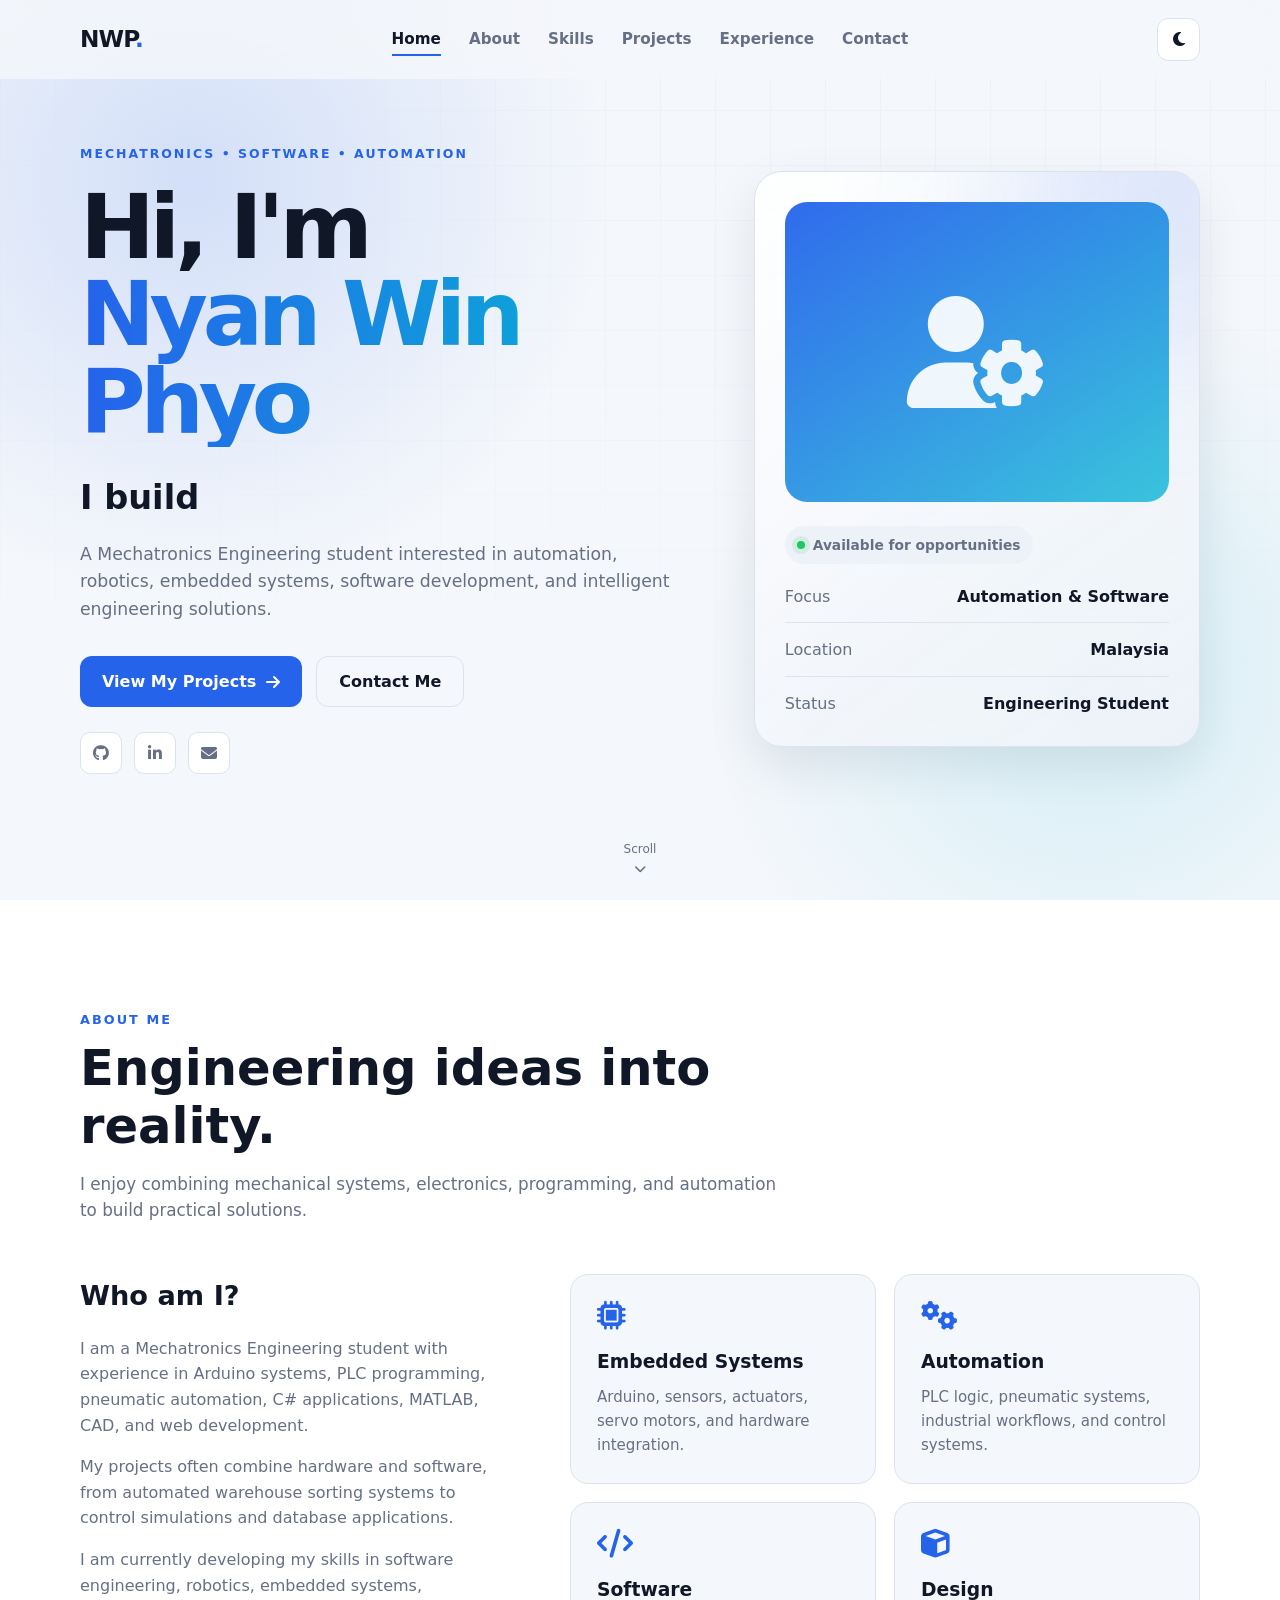
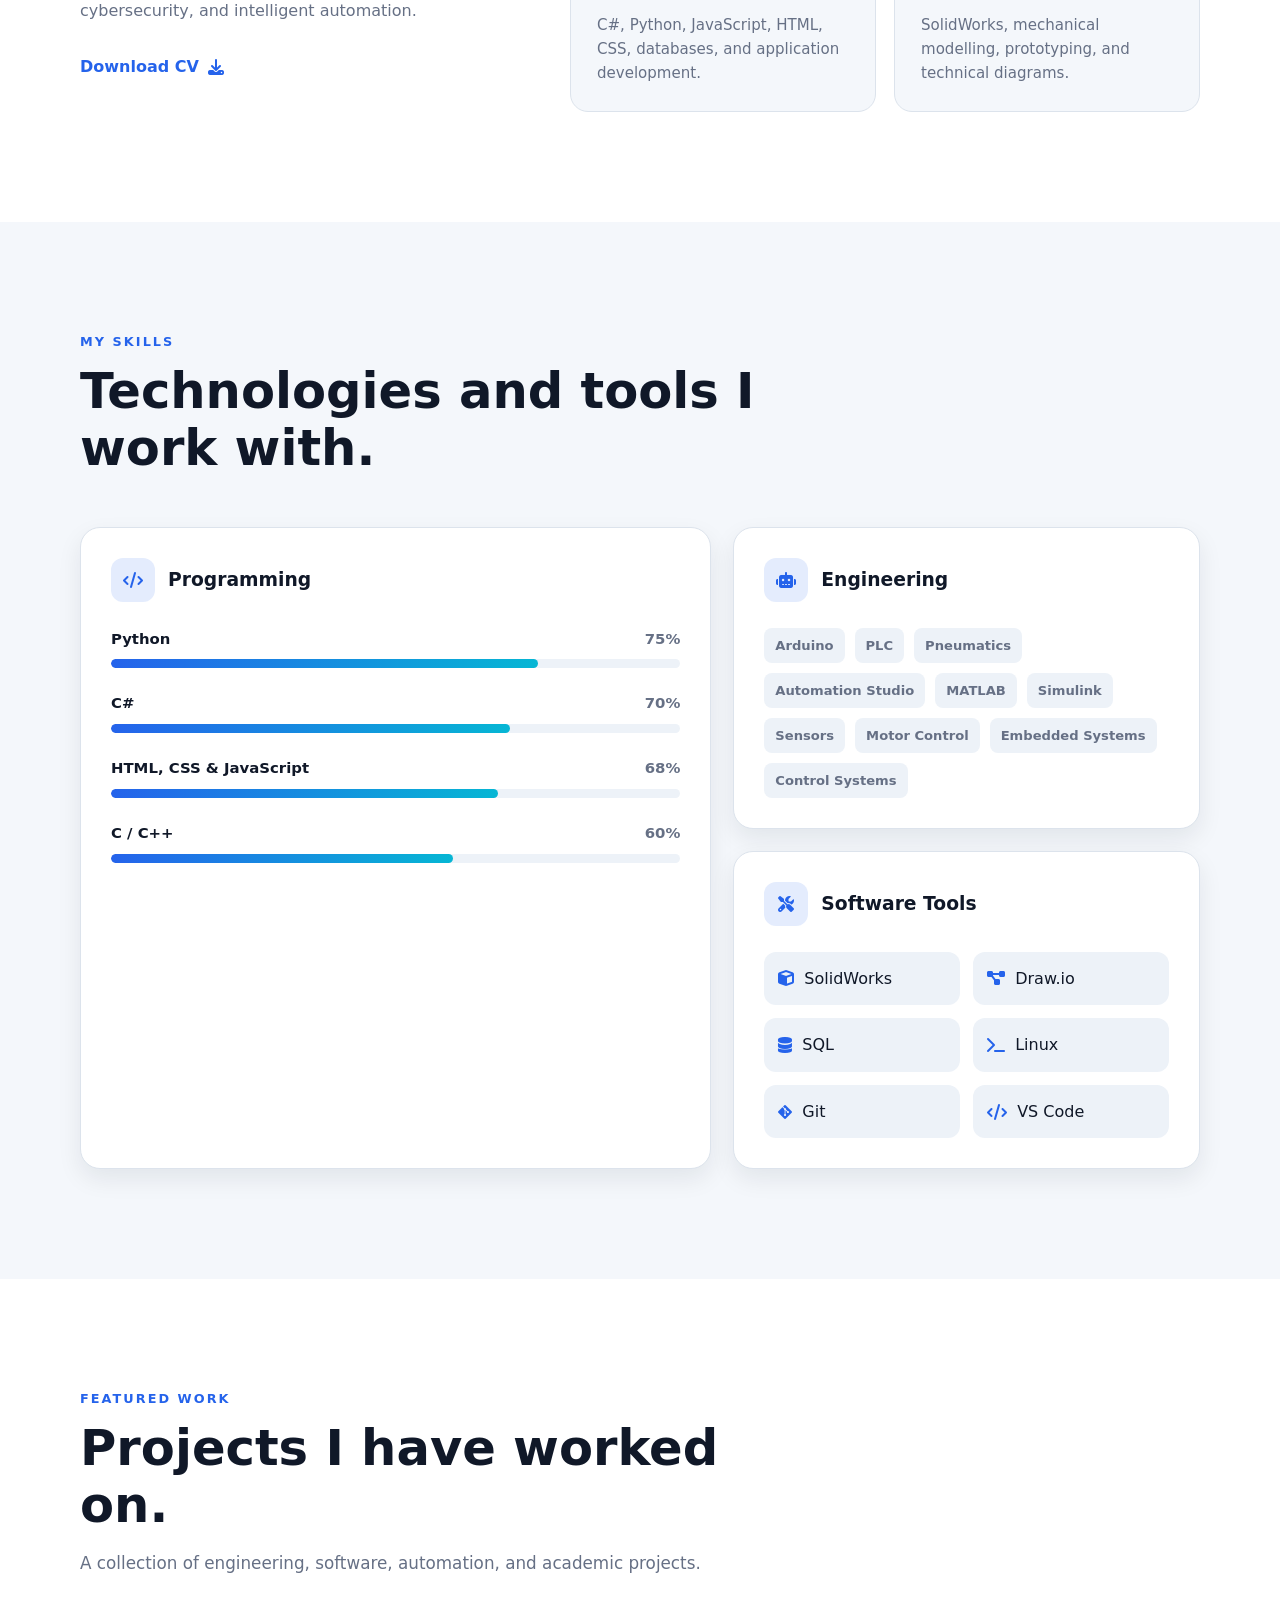
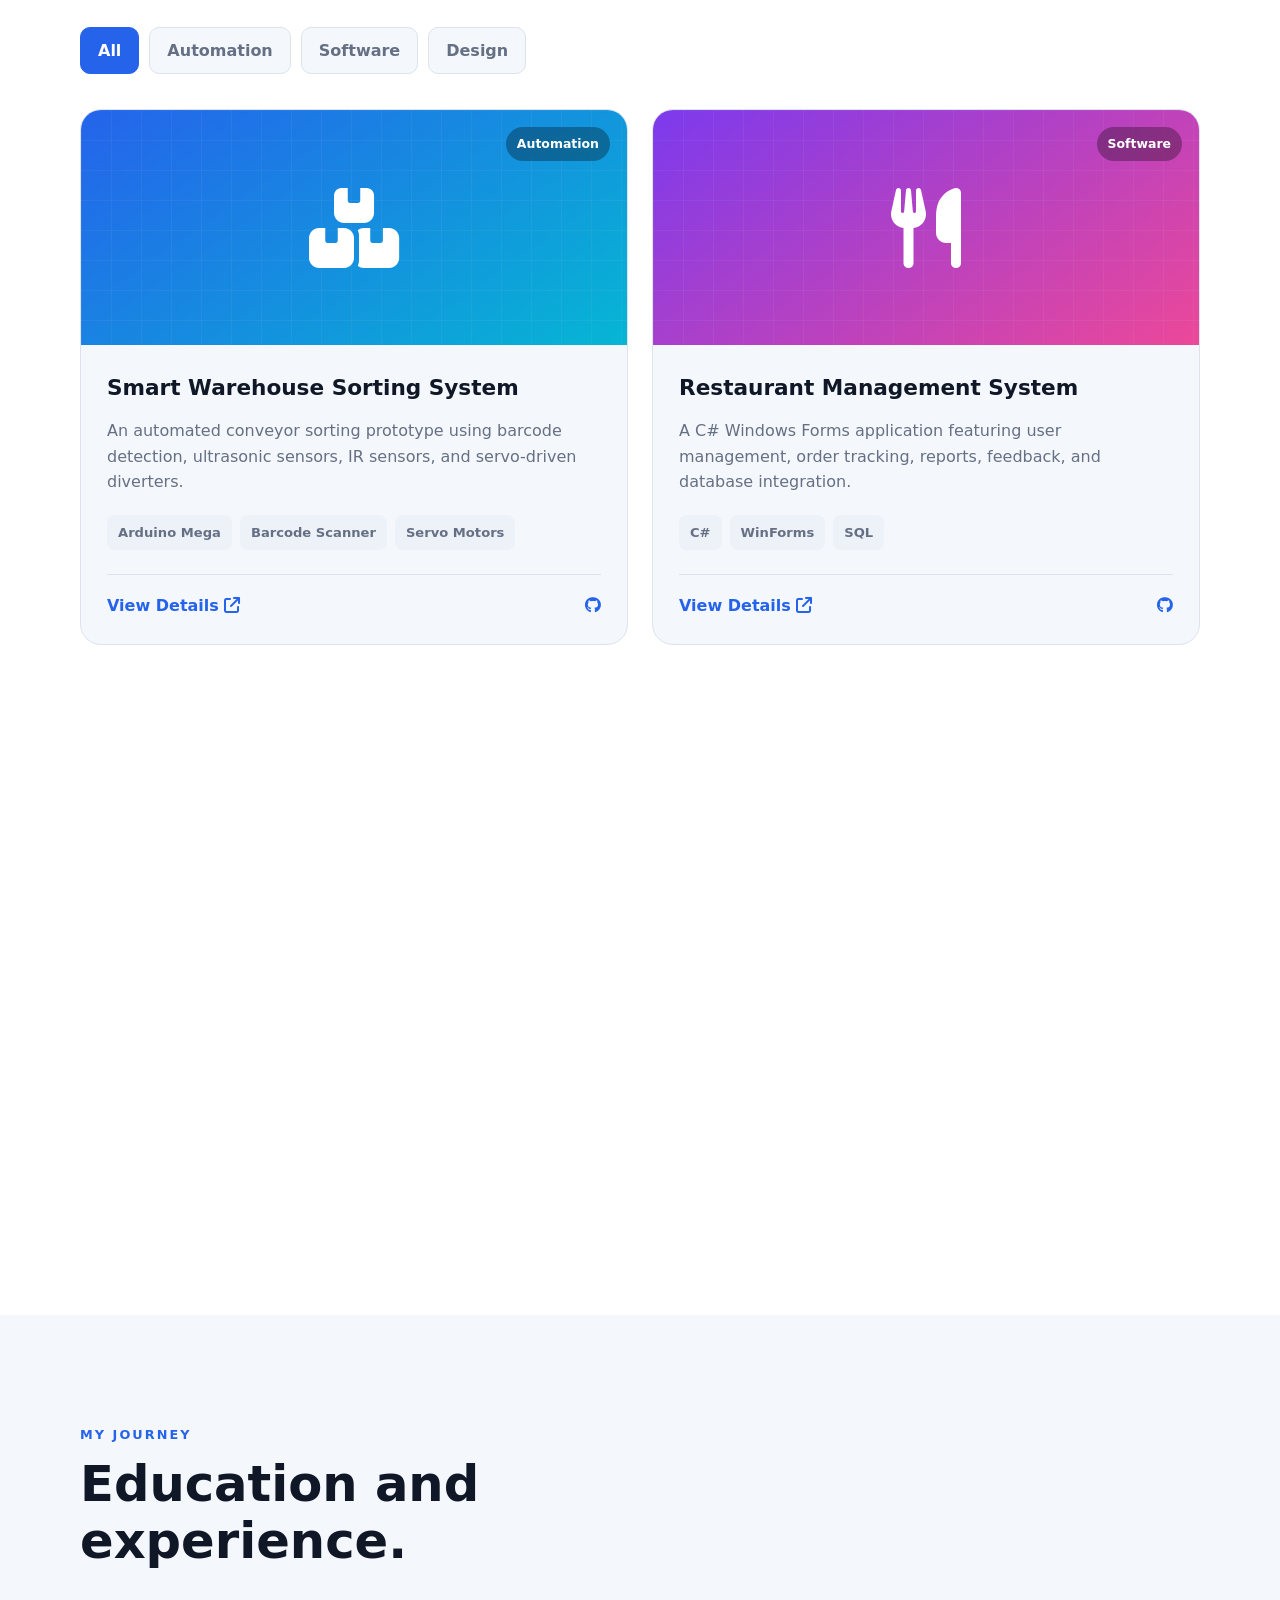
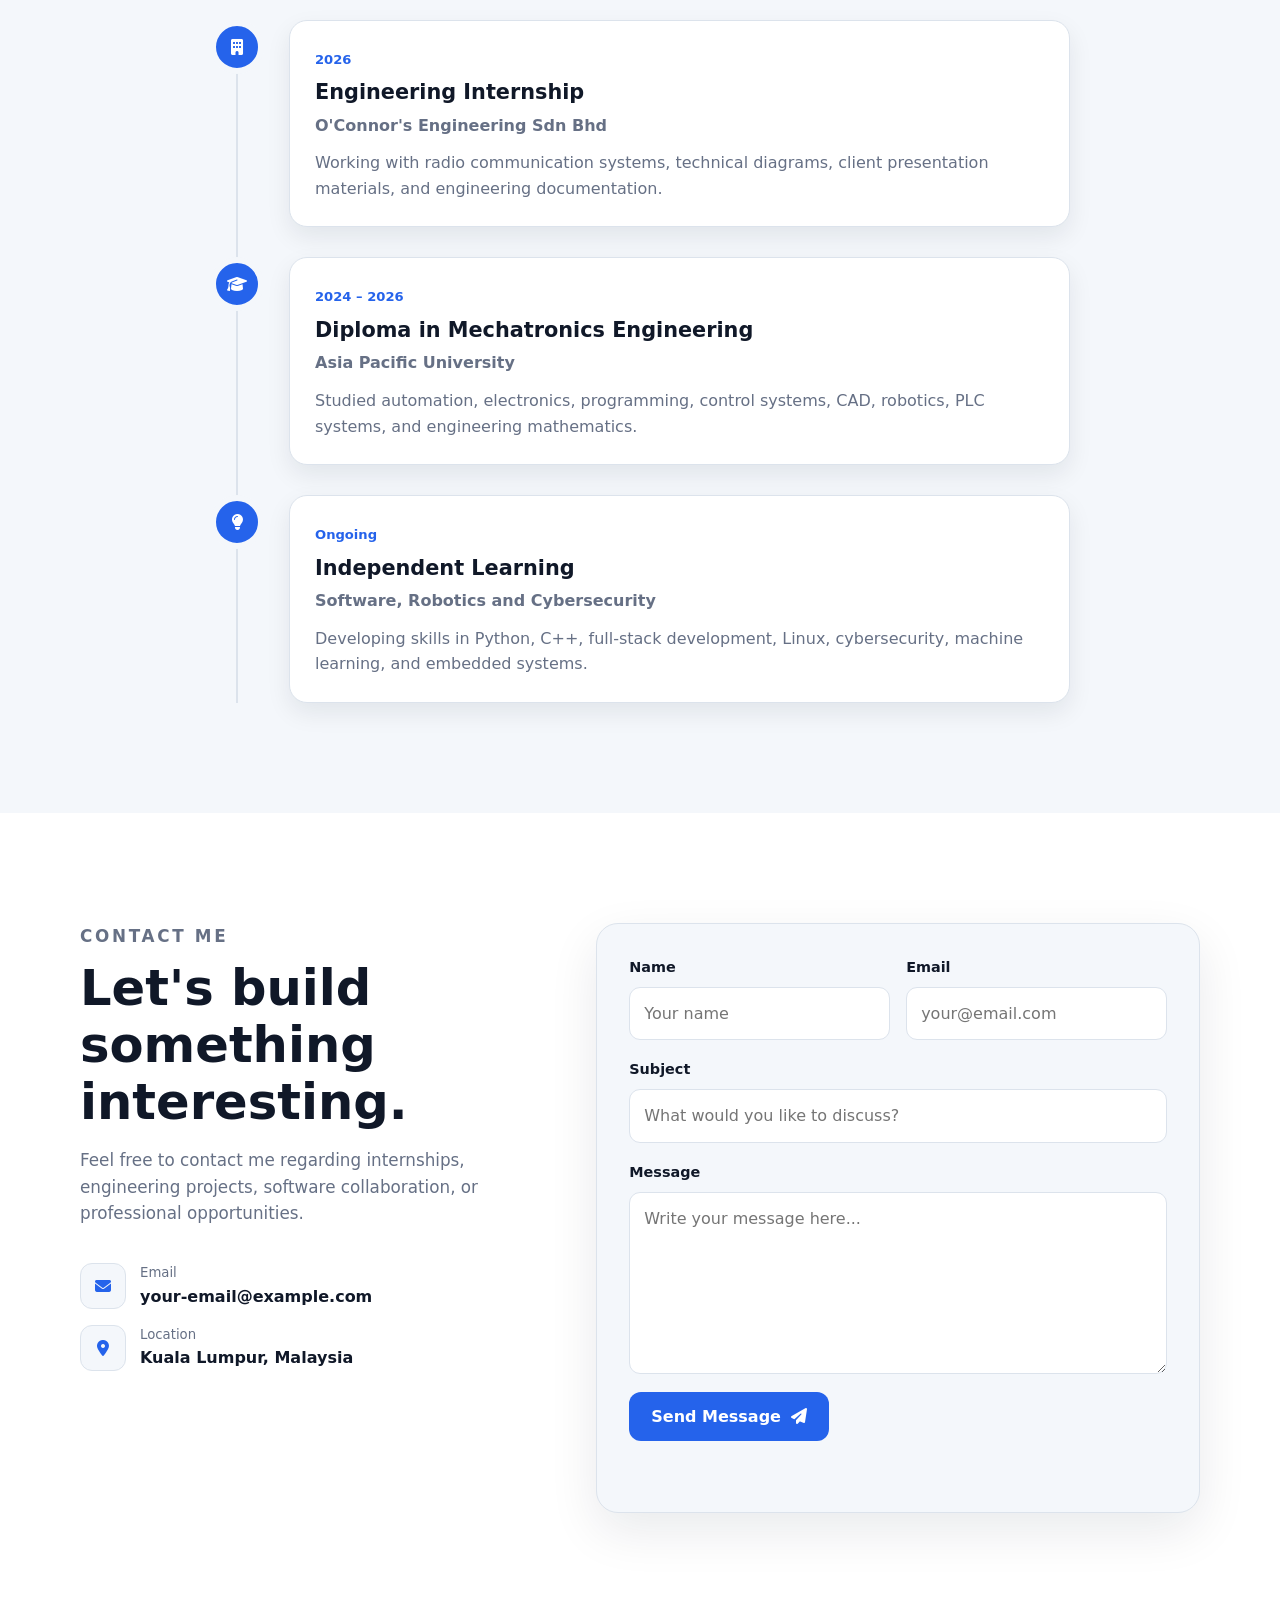
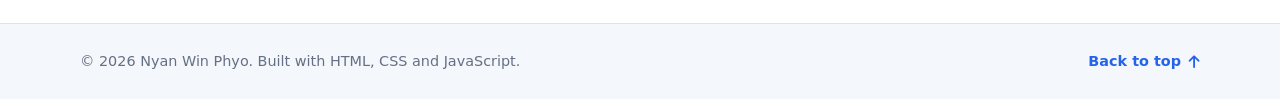
==== responsive_portfolio/index.html @ a9430ce0 "first commit" ====
<!DOCTYPE html>
<html lang="en">
<head>
  <meta charset="UTF-8">

  <meta
    name="viewport"
    content="width=device-width, initial-scale=1.0"
  >

  <meta
    name="description"
    content="Portfolio of a Mechatronics Engineering student and developer."
  >

  <title>Nyan Win Phyo | Engineering Portfolio</title>

  <link rel="stylesheet" href="style.css">

  <!-- Font Awesome icons -->
  <link
    rel="stylesheet"
    href="https://cdnjs.cloudflare.com/ajax/libs/font-awesome/6.5.2/css/all.min.css"
  >
</head>

<body>
  <!-- Navigation -->
  <header class="header">
    <nav class="navbar container">
      <a href="#home" class="logo">
        NWP<span>.</span>
      </a>

      <ul class="nav-links" id="navLinks">
        <li><a href="#home" class="nav-link active">Home</a></li>
        <li><a href="#about" class="nav-link">About</a></li>
        <li><a href="#skills" class="nav-link">Skills</a></li>
        <li><a href="#projects" class="nav-link">Projects</a></li>
        <li><a href="#experience" class="nav-link">Experience</a></li>
        <li><a href="#contact" class="nav-link">Contact</a></li>
      </ul>

      <div class="nav-actions">
        <button
          class="theme-button"
          id="themeButton"
          aria-label="Toggle dark mode"
        >
          <i class="fa-solid fa-moon"></i>
        </button>

        <button
          class="menu-button"
          id="menuButton"
          aria-label="Open navigation menu"
        >
          <i class="fa-solid fa-bars"></i>
        </button>
      </div>
    </nav>
  </header>

  <main>
    <!-- Hero section -->
    <section class="hero section" id="home">
      <div class="hero-background"></div>

      <div class="container hero-content">
        <div class="hero-text reveal">
          <p class="hero-label">
            MECHATRONICS • SOFTWARE • AUTOMATION
          </p>

          <h1>
            Hi, I'm
            <span>Nyan Win Phyo</span>
          </h1>

          <h2>
            I build
            <span id="typingText">engineering systems.</span>
          </h2>

          <p class="hero-description">
            A Mechatronics Engineering student interested in automation,
            robotics, embedded systems, software development, and intelligent
            engineering solutions.
          </p>

          <div class="hero-buttons">
            <a href="#projects" class="button primary-button">
              View My Projects
              <i class="fa-solid fa-arrow-right"></i>
            </a>

            <a href="#contact" class="button secondary-button">
              Contact Me
            </a>
          </div>

          <div class="social-links">
            <a
              href="#"
              aria-label="GitHub"
              title="GitHub"
            >
              <i class="fa-brands fa-github"></i>
            </a>

            <a
              href="#"
              aria-label="LinkedIn"
              title="LinkedIn"
            >
              <i class="fa-brands fa-linkedin-in"></i>
            </a>

            <a
              href="mailto:your-email@example.com"
              aria-label="Email"
              title="Email"
            >
              <i class="fa-solid fa-envelope"></i>
            </a>
          </div>
        </div>

        <div class="hero-visual reveal">
          <div class="profile-card">
            <div class="profile-glow"></div>

            <div class="profile-image">
              <i class="fa-solid fa-user-gear"></i>
            </div>

            <div class="profile-status">
              <span class="status-dot"></span>
              Available for opportunities
            </div>

            <div class="profile-info">
              <div>
                <span>Focus</span>
                <strong>Automation & Software</strong>
              </div>

              <div>
                <span>Location</span>
                <strong>Malaysia</strong>
              </div>

              <div>
                <span>Status</span>
                <strong>Engineering Student</strong>
              </div>
            </div>
          </div>
        </div>
      </div>

      <a href="#about" class="scroll-indicator" aria-label="Scroll down">
        <span>Scroll</span>
        <i class="fa-solid fa-chevron-down"></i>
      </a>
    </section>

    <!-- About section -->
    <section class="section about" id="about">
      <div class="container">
        <div class="section-heading reveal">
          <p class="section-label">ABOUT ME</p>
          <h2>Engineering ideas into reality.</h2>
          <p>
            I enjoy combining mechanical systems, electronics, programming,
            and automation to build practical solutions.
          </p>
        </div>

        <div class="about-grid">
          <div class="about-text reveal">
            <h3>Who am I?</h3>

            <p>
              I am a Mechatronics Engineering student with experience in
              Arduino systems, PLC programming, pneumatic automation,
              C# applications, MATLAB, CAD, and web development.
            </p>

            <p>
              My projects often combine hardware and software, from automated
              warehouse sorting systems to control simulations and database
              applications.
            </p>

            <p>
              I am currently developing my skills in software engineering,
              robotics, embedded systems, cybersecurity, and intelligent
              automation.
            </p>

            <a href="#" class="text-link">
              Download CV
              <i class="fa-solid fa-download"></i>
            </a>
          </div>

          <div class="about-stats reveal">
            <article class="stat-card">
              <i class="fa-solid fa-microchip"></i>
              <h3>Embedded Systems</h3>
              <p>
                Arduino, sensors, actuators, servo motors, and hardware
                integration.
              </p>
            </article>

            <article class="stat-card">
              <i class="fa-solid fa-gears"></i>
              <h3>Automation</h3>
              <p>
                PLC logic, pneumatic systems, industrial workflows, and
                control systems.
              </p>
            </article>

            <article class="stat-card">
              <i class="fa-solid fa-code"></i>
              <h3>Software</h3>
              <p>
                C#, Python, JavaScript, HTML, CSS, databases, and application
                development.
              </p>
            </article>

            <article class="stat-card">
              <i class="fa-solid fa-cube"></i>
              <h3>Design</h3>
              <p>
                SolidWorks, mechanical modelling, prototyping, and technical
                diagrams.
              </p>
            </article>
          </div>
        </div>
      </div>
    </section>

    <!-- Skills section -->
    <section class="section skills" id="skills">
      <div class="container">
        <div class="section-heading reveal">
          <p class="section-label">MY SKILLS</p>
          <h2>Technologies and tools I work with.</h2>
        </div>

        <div class="skills-grid">
          <article class="skill-category reveal">
            <div class="skill-category-header">
              <i class="fa-solid fa-code"></i>
              <h3>Programming</h3>
            </div>

            <div class="skill-list">
              <div class="skill-item">
                <div class="skill-name">
                  <span>Python</span>
                  <span>75%</span>
                </div>
                <div class="skill-bar">
                  <div class="skill-progress" data-width="75%"></div>
                </div>
              </div>

              <div class="skill-item">
                <div class="skill-name">
                  <span>C#</span>
                  <span>70%</span>
                </div>
                <div class="skill-bar">
                  <div class="skill-progress" data-width="70%"></div>
                </div>
              </div>

              <div class="skill-item">
                <div class="skill-name">
                  <span>HTML, CSS & JavaScript</span>
                  <span>68%</span>
                </div>
                <div class="skill-bar">
                  <div class="skill-progress" data-width="68%"></div>
                </div>
              </div>

              <div class="skill-item">
                <div class="skill-name">
                  <span>C / C++</span>
                  <span>60%</span>
                </div>
                <div class="skill-bar">
                  <div class="skill-progress" data-width="60%"></div>
                </div>
              </div>
            </div>
          </article>

          <article class="skill-category reveal">
            <div class="skill-category-header">
              <i class="fa-solid fa-robot"></i>
              <h3>Engineering</h3>
            </div>

            <div class="tag-list">
              <span>Arduino</span>
              <span>PLC</span>
              <span>Pneumatics</span>
              <span>Automation Studio</span>
              <span>MATLAB</span>
              <span>Simulink</span>
              <span>Sensors</span>
              <span>Motor Control</span>
              <span>Embedded Systems</span>
              <span>Control Systems</span>
            </div>
          </article>

          <article class="skill-category reveal">
            <div class="skill-category-header">
              <i class="fa-solid fa-screwdriver-wrench"></i>
              <h3>Software Tools</h3>
            </div>

            <div class="tool-grid">
              <div>
                <i class="fa-solid fa-cube"></i>
                <span>SolidWorks</span>
              </div>

              <div>
                <i class="fa-solid fa-diagram-project"></i>
                <span>Draw.io</span>
              </div>

              <div>
                <i class="fa-solid fa-database"></i>
                <span>SQL</span>
              </div>

              <div>
                <i class="fa-solid fa-terminal"></i>
                <span>Linux</span>
              </div>

              <div>
                <i class="fa-brands fa-git-alt"></i>
                <span>Git</span>
              </div>

              <div>
                <i class="fa-solid fa-code"></i>
                <span>VS Code</span>
              </div>
            </div>
          </article>
        </div>
      </div>
    </section>

    <!-- Projects section -->
    <section class="section projects" id="projects">
      <div class="container">
        <div class="section-heading reveal">
          <p class="section-label">FEATURED WORK</p>
          <h2>Projects I have worked on.</h2>
          <p>
            A collection of engineering, software, automation, and academic
            projects.
          </p>
        </div>

        <div class="project-filters reveal">
          <button class="filter-button active" data-filter="all">
            All
          </button>

          <button class="filter-button" data-filter="automation">
            Automation
          </button>

          <button class="filter-button" data-filter="software">
            Software
          </button>

          <button class="filter-button" data-filter="design">
            Design
          </button>
        </div>

        <div class="projects-grid">
          <article class="project-card reveal" data-category="automation">
            <div class="project-image warehouse-project">
              <i class="fa-solid fa-boxes-stacked"></i>

              <span class="project-category">
                Automation
              </span>
            </div>

            <div class="project-content">
              <h3>Smart Warehouse Sorting System</h3>

              <p>
                An automated conveyor sorting prototype using barcode
                detection, ultrasonic sensors, IR sensors, and servo-driven
                diverters.
              </p>

              <div class="project-tags">
                <span>Arduino Mega</span>
                <span>Barcode Scanner</span>
                <span>Servo Motors</span>
              </div>

              <div class="project-links">
                <a href="#">
                  View Details
                  <i class="fa-solid fa-arrow-up-right-from-square"></i>
                </a>

                <a href="#" aria-label="Project source code">
                  <i class="fa-brands fa-github"></i>
                </a>
              </div>
            </div>
          </article>

          <article class="project-card reveal" data-category="software">
            <div class="project-image software-project">
              <i class="fa-solid fa-utensils"></i>

              <span class="project-category">
                Software
              </span>
            </div>

            <div class="project-content">
              <h3>Restaurant Management System</h3>

              <p>
                A C# Windows Forms application featuring user management,
                order tracking, reports, feedback, and database integration.
              </p>

              <div class="project-tags">
                <span>C#</span>
                <span>WinForms</span>
                <span>SQL</span>
              </div>

              <div class="project-links">
                <a href="#">
                  View Details
                  <i class="fa-solid fa-arrow-up-right-from-square"></i>
                </a>

                <a href="#" aria-label="Project source code">
                  <i class="fa-brands fa-github"></i>
                </a>
              </div>
            </div>
          </article>

          <article class="project-card reveal" data-category="automation">
            <div class="project-image plc-project">
              <i class="fa-solid fa-car-side"></i>

              <span class="project-category">
                PLC
              </span>
            </div>

            <div class="project-content">
              <h3>Automatic Car Wash System</h3>

              <p>
                A PLC and pneumatic automation project controlling entry,
                washing, side cleaning, top cleaning, and drying stages.
              </p>

              <div class="project-tags">
                <span>PLC</span>
                <span>Pneumatics</span>
                <span>Automation Studio</span>
              </div>

              <div class="project-links">
                <a href="#">
                  View Details
                  <i class="fa-solid fa-arrow-up-right-from-square"></i>
                </a>

                <a href="#" aria-label="Project source code">
                  <i class="fa-brands fa-github"></i>
                </a>
              </div>
            </div>
          </article>

          <article class="project-card reveal" data-category="design">
            <div class="project-image cad-project">
              <i class="fa-solid fa-cubes"></i>

              <span class="project-category">
                CAD
              </span>
            </div>

            <div class="project-content">
              <h3>SolidWorks Milling Project</h3>

              <p>
                A CAD and CAM project involving component modelling,
                machining toolpaths, pockets, holes, chamfers, and milling
                operations.
              </p>

              <div class="project-tags">
                <span>SolidWorks</span>
                <span>CAM</span>
                <span>CNC</span>
              </div>

              <div class="project-links">
                <a href="#">
                  View Details
                  <i class="fa-solid fa-arrow-up-right-from-square"></i>
                </a>

                <a href="#" aria-label="Project source code">
                  <i class="fa-brands fa-github"></i>
                </a>
              </div>
            </div>
          </article>
        </div>
      </div>
    </section>

    <!-- Experience section -->
    <section class="section experience" id="experience">
      <div class="container">
        <div class="section-heading reveal">
          <p class="section-label">MY JOURNEY</p>
          <h2>Education and experience.</h2>
        </div>

        <div class="timeline">
          <article class="timeline-item reveal">
            <div class="timeline-marker">
              <i class="fa-solid fa-building"></i>
            </div>

            <div class="timeline-content">
              <span class="timeline-date">2026</span>
              <h3>Engineering Internship</h3>
              <h4>O'Connor's Engineering Sdn Bhd</h4>

              <p>
                Working with radio communication systems, technical diagrams,
                client presentation materials, and engineering documentation.
              </p>
            </div>
          </article>

          <article class="timeline-item reveal">
            <div class="timeline-marker">
              <i class="fa-solid fa-graduation-cap"></i>
            </div>

            <div class="timeline-content">
              <span class="timeline-date">2024 – 2026</span>
              <h3>Diploma in Mechatronics Engineering</h3>
              <h4>Asia Pacific University</h4>

              <p>
                Studied automation, electronics, programming, control systems,
                CAD, robotics, PLC systems, and engineering mathematics.
              </p>
            </div>
          </article>

          <article class="timeline-item reveal">
            <div class="timeline-marker">
              <i class="fa-solid fa-lightbulb"></i>
            </div>

            <div class="timeline-content">
              <span class="timeline-date">Ongoing</span>
              <h3>Independent Learning</h3>
              <h4>Software, Robotics and Cybersecurity</h4>

              <p>
                Developing skills in Python, C++, full-stack development,
                Linux, cybersecurity, machine learning, and embedded systems.
              </p>
            </div>
          </article>
        </div>
      </div>
    </section>

    <!-- Contact section -->
    <section class="section contact" id="contact">
      <div class="container contact-grid">
        <div class="contact-info reveal">
          <p class="section-label">CONTACT ME</p>
          <h2>Let's build something interesting.</h2>

          <p>
            Feel free to contact me regarding internships, engineering
            projects, software collaboration, or professional opportunities.
          </p>

          <div class="contact-details">
            <a href="mailto:your-email@example.com">
              <i class="fa-solid fa-envelope"></i>

              <div>
                <span>Email</span>
                <strong>your-email@example.com</strong>
              </div>
            </a>

            <div>
              <i class="fa-solid fa-location-dot"></i>

              <div>
                <span>Location</span>
                <strong>Kuala Lumpur, Malaysia</strong>
              </div>
            </div>
          </div>
        </div>

        <form class="contact-form reveal" id="contactForm">
          <div class="form-row">
            <div class="form-group">
              <label for="name">Name</label>
              <input
                type="text"
                id="name"
                placeholder="Your name"
                required
              >
            </div>

            <div class="form-group">
              <label for="email">Email</label>
              <input
                type="email"
                id="email"
                placeholder="your@email.com"
                required
              >
            </div>
          </div>

          <div class="form-group">
            <label for="subject">Subject</label>
            <input
              type="text"
              id="subject"
              placeholder="What would you like to discuss?"
              required
            >
          </div>

          <div class="form-group">
            <label for="message">Message</label>
            <textarea
              id="message"
              rows="6"
              placeholder="Write your message here..."
              required
            ></textarea>
          </div>

          <button type="submit" class="button primary-button">
            Send Message
            <i class="fa-solid fa-paper-plane"></i>
          </button>

          <p class="form-message" id="formMessage"></p>
        </form>
      </div>
    </section>
  </main>

  <!-- Footer -->
  <footer class="footer">
    <div class="container footer-content">
      <p>
        © <span id="currentYear"></span> Nyan Win Phyo.
        Built with HTML, CSS and JavaScript.
      </p>

      <a href="#home" class="back-to-top">
        Back to top
        <i class="fa-solid fa-arrow-up"></i>
      </a>
    </div>
  </footer>

  <script src="script.js"></script>
</body>
</html>
---- responsive_portfolio/style.css ----
/* =========================
   CSS VARIABLES
========================= */

:root {
  --background: #f4f7fb;
  --surface: #ffffff;
  --surface-secondary: #edf2f8;
  --text-primary: #101828;
  --text-secondary: #667085;
  --border: #dce3ec;

  --primary: #2563eb;
  --primary-hover: #1d4ed8;
  --accent: #06b6d4;

  --shadow: 0 18px 50px rgba(15, 23, 42, 0.09);
  --small-shadow: 0 10px 25px rgba(15, 23, 42, 0.08);

  --header-height: 78px;
  --transition: 0.3s ease;
}

body.dark-theme {
  --background: #070b14;
  --surface: #101725;
  --surface-secondary: #151e2f;
  --text-primary: #f8fafc;
  --text-secondary: #a8b3c7;
  --border: #243147;

  --primary: #3b82f6;
  --primary-hover: #60a5fa;
  --accent: #22d3ee;

  --shadow: 0 18px 50px rgba(0, 0, 0, 0.35);
  --small-shadow: 0 10px 25px rgba(0, 0, 0, 0.28);
}

/* =========================
   RESET
========================= */

* {
  margin: 0;
  padding: 0;
  box-sizing: border-box;
}

html {
  scroll-behavior: smooth;
  scroll-padding-top: var(--header-height);
}

body {
  min-height: 100vh;
  overflow-x: hidden;

  font-family:
    Inter,
    ui-sans-serif,
    system-ui,
    -apple-system,
    BlinkMacSystemFont,
    "Segoe UI",
    sans-serif;

  color: var(--text-primary);
  background: var(--background);

  line-height: 1.6;
  transition:
    background-color var(--transition),
    color var(--transition);
}

a {
  color: inherit;
  text-decoration: none;
}

ul {
  list-style: none;
}

button,
input,
textarea {
  font: inherit;
}

button {
  border: none;
  cursor: pointer;
}

img {
  display: block;
  max-width: 100%;
}

/* =========================
   REUSABLE CLASSES
========================= */

.container {
  width: min(1120px, calc(100% - 40px));
  margin: 0 auto;
}

.section {
  padding: 110px 0;
}

.section-heading {
  max-width: 700px;
  margin-bottom: 50px;
}

.section-label {
  margin-bottom: 10px;

  color: var(--primary);
  font-size: 0.8rem;
  font-weight: 800;
  letter-spacing: 0.16em;
}

.section-heading h2,
.contact-info h2 {
  margin-bottom: 16px;

  font-size: clamp(2rem, 4vw, 3.1rem);
  line-height: 1.15;
}

.section-heading > p:last-child,
.contact-info > p {
  color: var(--text-secondary);
  font-size: 1.05rem;
}

.button {
  display: inline-flex;
  align-items: center;
  justify-content: center;
  gap: 10px;

  min-height: 48px;
  padding: 12px 22px;
  border-radius: 12px;

  font-weight: 700;

  transition:
    transform var(--transition),
    background-color var(--transition),
    border-color var(--transition);
}

.button:hover {
  transform: translateY(-3px);
}

.primary-button {
  color: white;
  background: var(--primary);
}

.primary-button:hover {
  background: var(--primary-hover);
}

.secondary-button {
  color: var(--text-primary);
  background: transparent;
  border: 1px solid var(--border);
}

.secondary-button:hover {
  border-color: var(--primary);
}

.text-link {
  display: inline-flex;
  align-items: center;
  gap: 9px;

  margin-top: 14px;

  color: var(--primary);
  font-weight: 700;
}

/* =========================
   HEADER
========================= */

.header {
  position: fixed;
  z-index: 1000;
  top: 0;
  left: 0;

  width: 100%;

  background: color-mix(in srgb, var(--background) 82%, transparent);
  border-bottom: 1px solid transparent;
  -webkit-backdrop-filter: blur(18px);
  backdrop-filter: blur(18px);

  transition:
    border-color var(--transition),
    box-shadow var(--transition);
}

.header.scrolled {
  border-color: var(--border);
  box-shadow: var(--small-shadow);
}

.navbar {
  display: flex;
  align-items: center;
  justify-content: space-between;

  min-height: var(--header-height);
}

.logo {
  font-size: 1.45rem;
  font-weight: 900;
  letter-spacing: -0.04em;
}

.logo span {
  color: var(--primary);
}

.nav-links {
  display: flex;
  align-items: center;
  gap: 28px;
}

.nav-link {
  position: relative;

  color: var(--text-secondary);
  font-size: 0.95rem;
  font-weight: 650;

  transition: color var(--transition);
}

.nav-link::after {
  content: "";

  position: absolute;
  bottom: -8px;
  left: 0;

  width: 0;
  height: 2px;

  background: var(--primary);

  transition: width var(--transition);
}

.nav-link:hover,
.nav-link.active {
  color: var(--text-primary);
}

.nav-link:hover::after,
.nav-link.active::after {
  width: 100%;
}

.nav-actions {
  display: flex;
  align-items: center;
  gap: 10px;
}

.theme-button,
.menu-button {
  display: grid;
  place-items: center;

  width: 43px;
  height: 43px;
  border-radius: 11px;

  color: var(--text-primary);
  background: var(--surface);
  border: 1px solid var(--border);

  transition:
    transform var(--transition),
    border-color var(--transition);
}

.theme-button:hover,
.menu-button:hover {
  transform: translateY(-2px);
  border-color: var(--primary);
}

.menu-button {
  display: none;
}

/* =========================
   HERO
========================= */

.hero {
  position: relative;

  display: grid;
  align-items: center;

  min-height: 100vh;
  padding-top: calc(var(--header-height) + 50px);

  overflow: hidden;
}

.hero-background {
  position: absolute;
  inset: 0;
  z-index: -1;

  background:
    radial-gradient(
      circle at 15% 20%,
      rgba(37, 99, 235, 0.16),
      transparent 32%
    ),
    radial-gradient(
      circle at 85% 75%,
      rgba(6, 182, 212, 0.13),
      transparent 30%
    );
}

.hero-background::before {
  content: "";

  position: absolute;
  inset: 0;

  opacity: 0.3;

  background-image:
    linear-gradient(var(--border) 1px, transparent 1px),
    linear-gradient(90deg, var(--border) 1px, transparent 1px);

  background-size: 55px 55px;

  -webkit-mask-image: linear-gradient(
    to bottom,
    black,
    transparent 85%
  );

  mask-image: linear-gradient(
    to bottom,
    black,
    transparent 85%
  );
}

.hero-content {
  display: grid;
  grid-template-columns: 1.15fr 0.85fr;
  align-items: center;
  gap: 70px;
}

.hero-label {
  margin-bottom: 20px;

  color: var(--primary);
  font-size: 0.78rem;
  font-weight: 800;
  letter-spacing: 0.16em;
}

.hero-text h1 {
  font-size: clamp(3rem, 7vw, 5.7rem);
  line-height: 0.98;
  letter-spacing: -0.06em;
}

.hero-text h1 span {
  display: block;

  color: transparent;
  background: linear-gradient(
    90deg,
    var(--primary),
    var(--accent)
  );
  background-clip: text;
}

.hero-text h2 {
  min-height: 42px;
  margin: 24px 0 16px;

  font-size: clamp(1.35rem, 3vw, 2.1rem);
  font-weight: 600;
}

.hero-text h2 span {
  color: var(--primary);
}

.hero-description {
  max-width: 670px;

  color: var(--text-secondary);
  font-size: 1.08rem;
}

.hero-buttons {
  display: flex;
  flex-wrap: wrap;
  gap: 14px;

  margin-top: 32px;
}

.social-links {
  display: flex;
  gap: 12px;

  margin-top: 25px;
}

.social-links a {
  display: grid;
  place-items: center;

  width: 42px;
  height: 42px;
  border-radius: 10px;

  color: var(--text-secondary);
  background: var(--surface);
  border: 1px solid var(--border);

  transition:
    color var(--transition),
    transform var(--transition),
    border-color var(--transition);
}

.social-links a:hover {
  color: var(--primary);
  transform: translateY(-3px);
  border-color: var(--primary);
}

.profile-card {
  position: relative;

  padding: 30px;
  border-radius: 28px;

  background:
    linear-gradient(
      145deg,
      color-mix(in srgb, var(--surface) 95%, transparent),
      color-mix(in srgb, var(--surface-secondary) 90%, transparent)
    );

  border: 1px solid var(--border);
  box-shadow: var(--shadow);

  overflow: hidden;
}

.profile-glow {
  position: absolute;
  top: -100px;
  right: -80px;

  width: 240px;
  height: 240px;
  border-radius: 50%;

  background: var(--primary);
  filter: blur(110px);
  opacity: 0.25;
}

.profile-image {
  position: relative;

  display: grid;
  place-items: center;

  width: 100%;
  min-height: 300px;
  border-radius: 22px;

  color: white;
  background:
    linear-gradient(
      145deg,
      rgba(37, 99, 235, 0.95),
      rgba(6, 182, 212, 0.78)
    );
}

.profile-image i {
  font-size: 7rem;
  opacity: 0.92;
}

.profile-status {
  display: inline-flex;
  align-items: center;
  gap: 8px;

  margin: 24px 0 20px;
  padding: 8px 12px;
  border-radius: 50px;

  color: var(--text-secondary);
  background: var(--surface-secondary);

  font-size: 0.86rem;
  font-weight: 650;
}

.status-dot {
  width: 8px;
  height: 8px;
  border-radius: 50%;

  background: #22c55e;
  box-shadow: 0 0 0 5px rgba(34, 197, 94, 0.13);
}

.profile-info {
  display: grid;
  gap: 14px;
}

.profile-info div {
  display: flex;
  justify-content: space-between;
  gap: 15px;

  padding-bottom: 13px;
  border-bottom: 1px solid var(--border);
}

.profile-info div:last-child {
  padding-bottom: 0;
  border-bottom: none;
}

.profile-info span {
  color: var(--text-secondary);
}

.profile-info strong {
  text-align: right;
}

.scroll-indicator {
  position: absolute;
  bottom: 25px;
  left: 50%;

  display: flex;
  flex-direction: column;
  align-items: center;
  gap: 4px;

  color: var(--text-secondary);
  font-size: 0.75rem;

  transform: translateX(-50%);
  animation: bounce 1.8s infinite;
}

@keyframes bounce {
  0%,
  100% {
    transform: translate(-50%, 0);
  }

  50% {
    transform: translate(-50%, 8px);
  }
}

/* =========================
   ABOUT
========================= */

.about {
  background: var(--surface);
}

.about-grid {
  display: grid;
  grid-template-columns: 0.8fr 1.2fr;
  gap: 70px;
}

.about-text h3 {
  margin-bottom: 18px;
  font-size: 1.7rem;
}

.about-text p {
  margin-bottom: 16px;
  color: var(--text-secondary);
}

.about-stats {
  display: grid;
  grid-template-columns: repeat(2, 1fr);
  gap: 18px;
}

.stat-card {
  padding: 26px;
  border-radius: 18px;

  background: var(--background);
  border: 1px solid var(--border);

  transition:
    transform var(--transition),
    border-color var(--transition),
    box-shadow var(--transition);
}

.stat-card:hover {
  transform: translateY(-6px);
  border-color: var(--primary);
  box-shadow: var(--small-shadow);
}

.stat-card i {
  margin-bottom: 17px;

  color: var(--primary);
  font-size: 1.8rem;
}

.stat-card h3 {
  margin-bottom: 8px;
}

.stat-card p {
  color: var(--text-secondary);
  font-size: 0.94rem;
}

/* =========================
   SKILLS
========================= */

.skills-grid {
  display: grid;
  grid-template-columns: 1.15fr 0.85fr;
  gap: 22px;
}

.skill-category {
  padding: 30px;
  border-radius: 20px;

  background: var(--surface);
  border: 1px solid var(--border);
  box-shadow: var(--small-shadow);
}

.skill-category:first-child {
  grid-row: span 2;
}

.skill-category-header {
  display: flex;
  align-items: center;
  gap: 13px;

  margin-bottom: 26px;
}

.skill-category-header i {
  display: grid;
  place-items: center;

  width: 44px;
  height: 44px;
  border-radius: 12px;

  color: var(--primary);
  background: color-mix(
    in srgb,
    var(--primary) 12%,
    transparent
  );
}

.skill-list {
  display: grid;
  gap: 24px;
}

.skill-name {
  display: flex;
  justify-content: space-between;

  margin-bottom: 8px;

  font-size: 0.93rem;
  font-weight: 700;
}

.skill-name span:last-child {
  color: var(--text-secondary);
}

.skill-bar {
  height: 9px;
  border-radius: 50px;

  background: var(--surface-secondary);
  overflow: hidden;
}

.skill-progress {
  width: 0;
  height: 100%;
  border-radius: inherit;

  background: linear-gradient(
    90deg,
    var(--primary),
    var(--accent)
  );

  transition: width 1.2s ease;
}

.tag-list {
  display: flex;
  flex-wrap: wrap;
  gap: 10px;
}

.tag-list span,
.project-tags span {
  padding: 7px 11px;
  border-radius: 8px;

  color: var(--text-secondary);
  background: var(--surface-secondary);

  font-size: 0.82rem;
  font-weight: 650;
}

.tool-grid {
  display: grid;
  grid-template-columns: repeat(2, 1fr);
  gap: 13px;
}

.tool-grid div {
  display: flex;
  align-items: center;
  gap: 10px;

  padding: 14px;
  border-radius: 12px;

  background: var(--surface-secondary);
}

.tool-grid i {
  color: var(--primary);
}

/* =========================
   PROJECTS
========================= */

.projects {
  background: var(--surface);
}

.project-filters {
  display: flex;
  flex-wrap: wrap;
  gap: 10px;

  margin-bottom: 35px;
}

.filter-button {
  padding: 10px 17px;
  border-radius: 10px;

  color: var(--text-secondary);
  background: var(--background);
  border: 1px solid var(--border);

  font-weight: 700;

  transition:
    color var(--transition),
    background-color var(--transition),
    border-color var(--transition);
}

.filter-button:hover,
.filter-button.active {
  color: white;
  background: var(--primary);
  border-color: var(--primary);
}

.projects-grid {
  display: grid;
  grid-template-columns: repeat(2, 1fr);
  gap: 24px;
}

.project-card {
  border-radius: 21px;

  background: var(--background);
  border: 1px solid var(--border);

  overflow: hidden;

  transition:
    transform var(--transition),
    box-shadow var(--transition),
    border-color var(--transition);
}

.project-card:hover {
  transform: translateY(-8px);
  border-color: var(--primary);
  box-shadow: var(--shadow);
}

.project-card.hidden {
  display: none;
}

.project-image {
  position: relative;

  display: grid;
  place-items: center;

  min-height: 235px;

  color: white;
  overflow: hidden;
}

.project-image::before {
  content: "";

  position: absolute;
  inset: 0;

  opacity: 0.24;

  background-image:
    linear-gradient(
      rgba(255, 255, 255, 0.2) 1px,
      transparent 1px
    ),
    linear-gradient(
      90deg,
      rgba(255, 255, 255, 0.2) 1px,
      transparent 1px
    );

  background-size: 30px 30px;
}

.project-image > i {
  z-index: 1;
  font-size: 5rem;
}

.warehouse-project {
  background: linear-gradient(145deg, #2563eb, #06b6d4);
}

.software-project {
  background: linear-gradient(145deg, #7c3aed, #ec4899);
}

.plc-project {
  background: linear-gradient(145deg, #ea580c, #eab308);
}

.cad-project {
  background: linear-gradient(145deg, #059669, #14b8a6);
}

.project-category {
  position: absolute;
  z-index: 2;
  top: 17px;
  right: 17px;

  padding: 7px 11px;
  border-radius: 50px;

  background: rgba(0, 0, 0, 0.3);
  -webkit-backdrop-filter: blur(8px);
  backdrop-filter: blur(8px);

  font-size: 0.78rem;
  font-weight: 700;
}

.project-content {
  padding: 26px;
}

.project-content h3 {
  margin-bottom: 12px;
  font-size: 1.35rem;
}

.project-content > p {
  margin-bottom: 20px;
  color: var(--text-secondary);
}

.project-tags {
  display: flex;
  flex-wrap: wrap;
  gap: 8px;

  margin-bottom: 24px;
}

.project-links {
  display: flex;
  align-items: center;
  justify-content: space-between;

  padding-top: 18px;
  border-top: 1px solid var(--border);
}

.project-links a {
  color: var(--primary);
  font-weight: 750;
}

/* =========================
   EXPERIENCE
========================= */

.timeline {
  position: relative;

  display: grid;
  gap: 30px;

  max-width: 860px;
  margin: 0 auto;
}

.timeline::before {
  content: "";

  position: absolute;
  top: 0;
  bottom: 0;
  left: 26px;

  width: 2px;
  background: var(--border);
}

.timeline-item {
  position: relative;

  display: grid;
  grid-template-columns: 54px 1fr;
  gap: 25px;
}

.timeline-marker {
  position: relative;
  z-index: 2;

  display: grid;
  place-items: center;

  width: 54px;
  height: 54px;
  border-radius: 50%;

  color: white;
  background: var(--primary);
  border: 6px solid var(--background);
}

.timeline-content {
  padding: 25px;
  border-radius: 18px;

  background: var(--surface);
  border: 1px solid var(--border);
  box-shadow: var(--small-shadow);
}

.timeline-date {
  color: var(--primary);
  font-size: 0.82rem;
  font-weight: 800;
}

.timeline-content h3 {
  margin-top: 5px;
  font-size: 1.3rem;
}

.timeline-content h4 {
  margin: 3px 0 12px;
  color: var(--text-secondary);
  font-weight: 650;
}

.timeline-content p {
  color: var(--text-secondary);
}

/* =========================
   CONTACT
========================= */

.contact {
  background: var(--surface);
}

.contact-grid {
  display: grid;
  grid-template-columns: 0.85fr 1.15fr;
  gap: 70px;
}

.contact-details {
  display: grid;
  gap: 15px;

  margin-top: 35px;
}

.contact-details > a,
.contact-details > div {
  display: flex;
  align-items: center;
  gap: 14px;
}

.contact-details i {
  display: grid;
  place-items: center;

  width: 46px;
  height: 46px;
  border-radius: 12px;

  color: var(--primary);
  background: var(--background);
  border: 1px solid var(--border);
}

.contact-details span,
.contact-details strong {
  display: block;
}

.contact-details span {
  color: var(--text-secondary);
  font-size: 0.83rem;
}

.contact-form {
  padding: 32px;
  border-radius: 22px;

  background: var(--background);
  border: 1px solid var(--border);
  box-shadow: var(--shadow);
}

.form-row {
  display: grid;
  grid-template-columns: repeat(2, 1fr);
  gap: 16px;
}

.form-group {
  display: grid;
  gap: 8px;

  margin-bottom: 18px;
}

.form-group label {
  font-size: 0.9rem;
  font-weight: 750;
}

.form-group input,
.form-group textarea {
  width: 100%;
  padding: 13px 14px;
  border-radius: 11px;

  color: var(--text-primary);
  background: var(--surface);
  border: 1px solid var(--border);
  outline: none;

  resize: vertical;

  transition:
    border-color var(--transition),
    box-shadow var(--transition);
}

.form-group input:focus,
.form-group textarea:focus {
  border-color: var(--primary);
  box-shadow: 0 0 0 4px
    color-mix(in srgb, var(--primary) 15%, transparent);
}

.form-message {
  min-height: 24px;
  margin-top: 15px;

  color: var(--primary);
  font-weight: 650;
}

/* =========================
   FOOTER
========================= */

.footer {
  padding: 26px 0;

  border-top: 1px solid var(--border);
}

.footer-content {
  display: flex;
  align-items: center;
  justify-content: space-between;
  gap: 20px;

  color: var(--text-secondary);
  font-size: 0.9rem;
}

.back-to-top {
  display: inline-flex;
  align-items: center;
  gap: 8px;

  color: var(--primary);
  font-weight: 700;
}

/* =========================
   SCROLL ANIMATION
========================= */

.reveal {
  opacity: 0;
  transform: translateY(35px);

  transition:
    opacity 0.7s ease,
    transform 0.7s ease;
}

.reveal.visible {
  opacity: 1;
  transform: translateY(0);
}

/* =========================
   RESPONSIVE DESIGN
========================= */

@media (max-width: 920px) {
  .menu-button {
    display: grid;
  }

  .nav-links {
    position: fixed;
    top: var(--header-height);
    right: -100%;

    display: flex;
    flex-direction: column;
    align-items: flex-start;
    gap: 0;

    width: min(320px, 85%);
    height: calc(100vh - var(--header-height));
    padding: 25px;

    background: var(--surface);
    border-left: 1px solid var(--border);
    box-shadow: var(--shadow);

    transition: right var(--transition);
  }

  .nav-links.open {
    right: 0;
  }

  .nav-links li {
    width: 100%;
  }

  .nav-link {
    display: block;
    width: 100%;
    padding: 15px 4px;

    border-bottom: 1px solid var(--border);
  }

  .nav-link::after {
    display: none;
  }

  .hero-content,
  .about-grid,
  .contact-grid {
    grid-template-columns: 1fr;
  }

  .hero-content {
    padding: 60px 0 80px;
  }

  .hero-visual {
    max-width: 600px;
  }

  .about-grid,
  .contact-grid {
    gap: 45px;
  }

  .skills-grid {
    grid-template-columns: 1fr;
  }

  .skill-category:first-child {
    grid-row: auto;
  }
}

@media (max-width: 700px) {
  .container {
    width: min(100% - 28px, 1120px);
  }

  .section {
    padding: 85px 0;
  }

  .hero {
    min-height: 0;
    padding-top: var(--header-height);
  }

  .hero-text h1 {
    font-size: clamp(2.8rem, 15vw, 4.4rem);
  }

  .scroll-indicator {
    display: none;
  }

  .about-stats,
  .projects-grid,
  .form-row {
    grid-template-columns: 1fr;
  }

  .profile-image {
    min-height: 240px;
  }

  .profile-image i {
    font-size: 5.5rem;
  }

  .contact-form {
    padding: 23px;
  }

  .footer-content {
    flex-direction: column;
    text-align: center;
  }
}

@media (max-width: 480px) {
  .hero-buttons {
    flex-direction: column;
  }

  .hero-buttons .button {
    width: 100%;
  }

  .about-stats {
    gap: 13px;
  }

  .stat-card,
  .skill-category,
  .project-content {
    padding: 21px;
  }

  .tool-grid {
    grid-template-columns: 1fr;
  }

  .timeline-item {
    grid-template-columns: 45px 1fr;
    gap: 14px;
  }

  .timeline::before {
    left: 22px;
  }

  .timeline-marker {
    width: 45px;
    height: 45px;
    border-width: 5px;
  }

  .timeline-content {
    padding: 20px;
  }
}
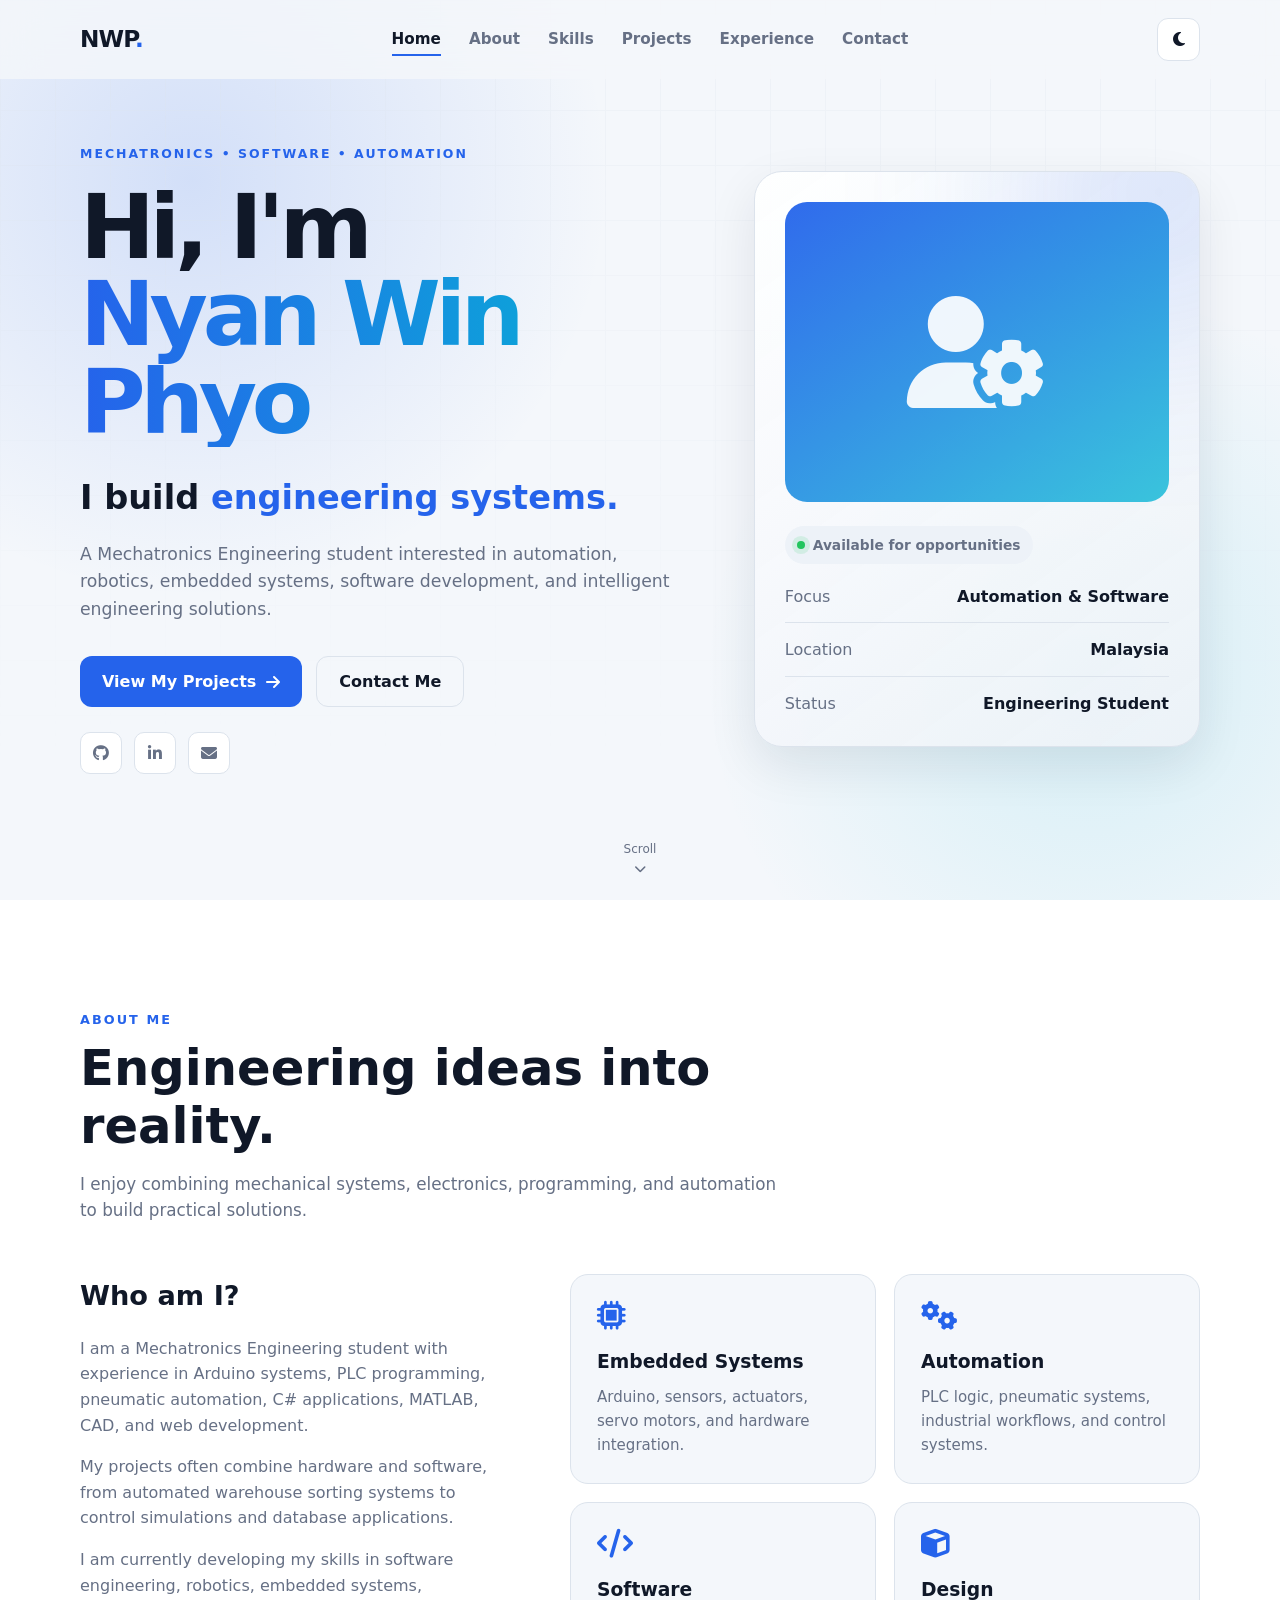
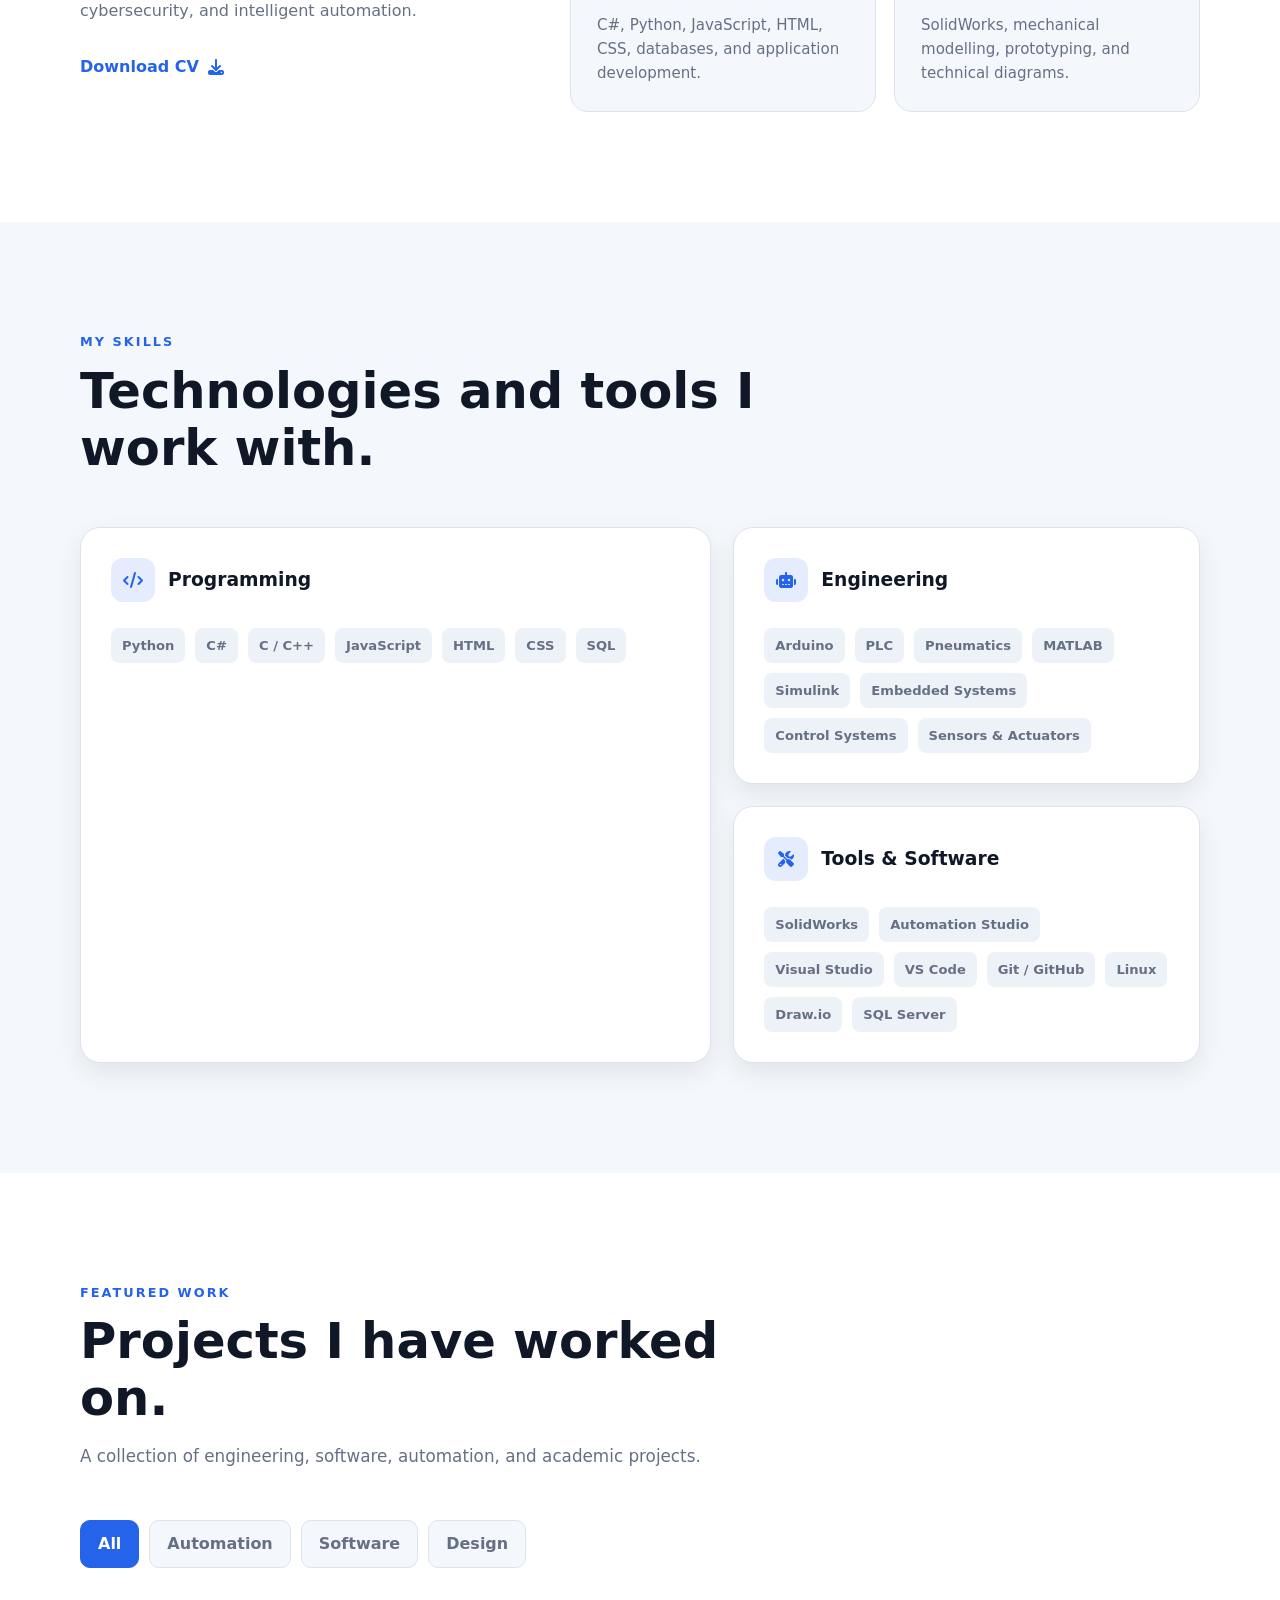
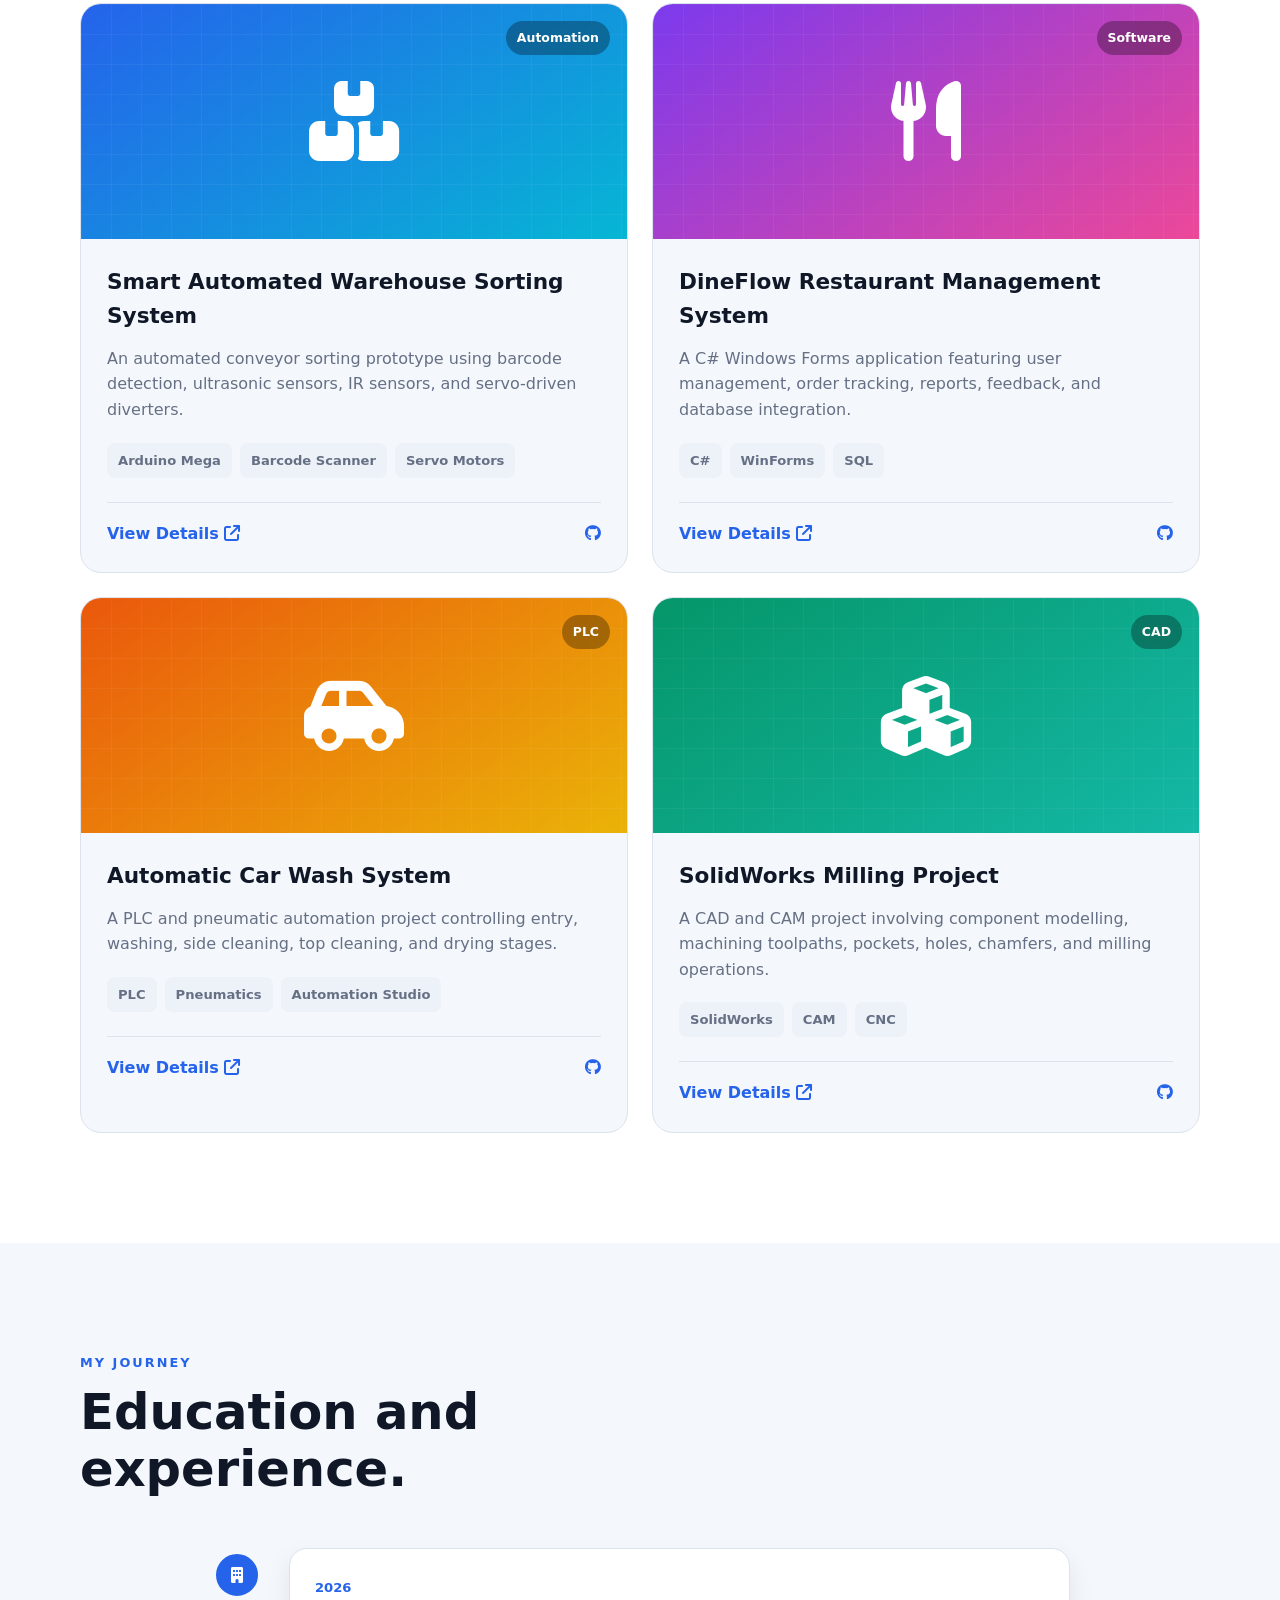
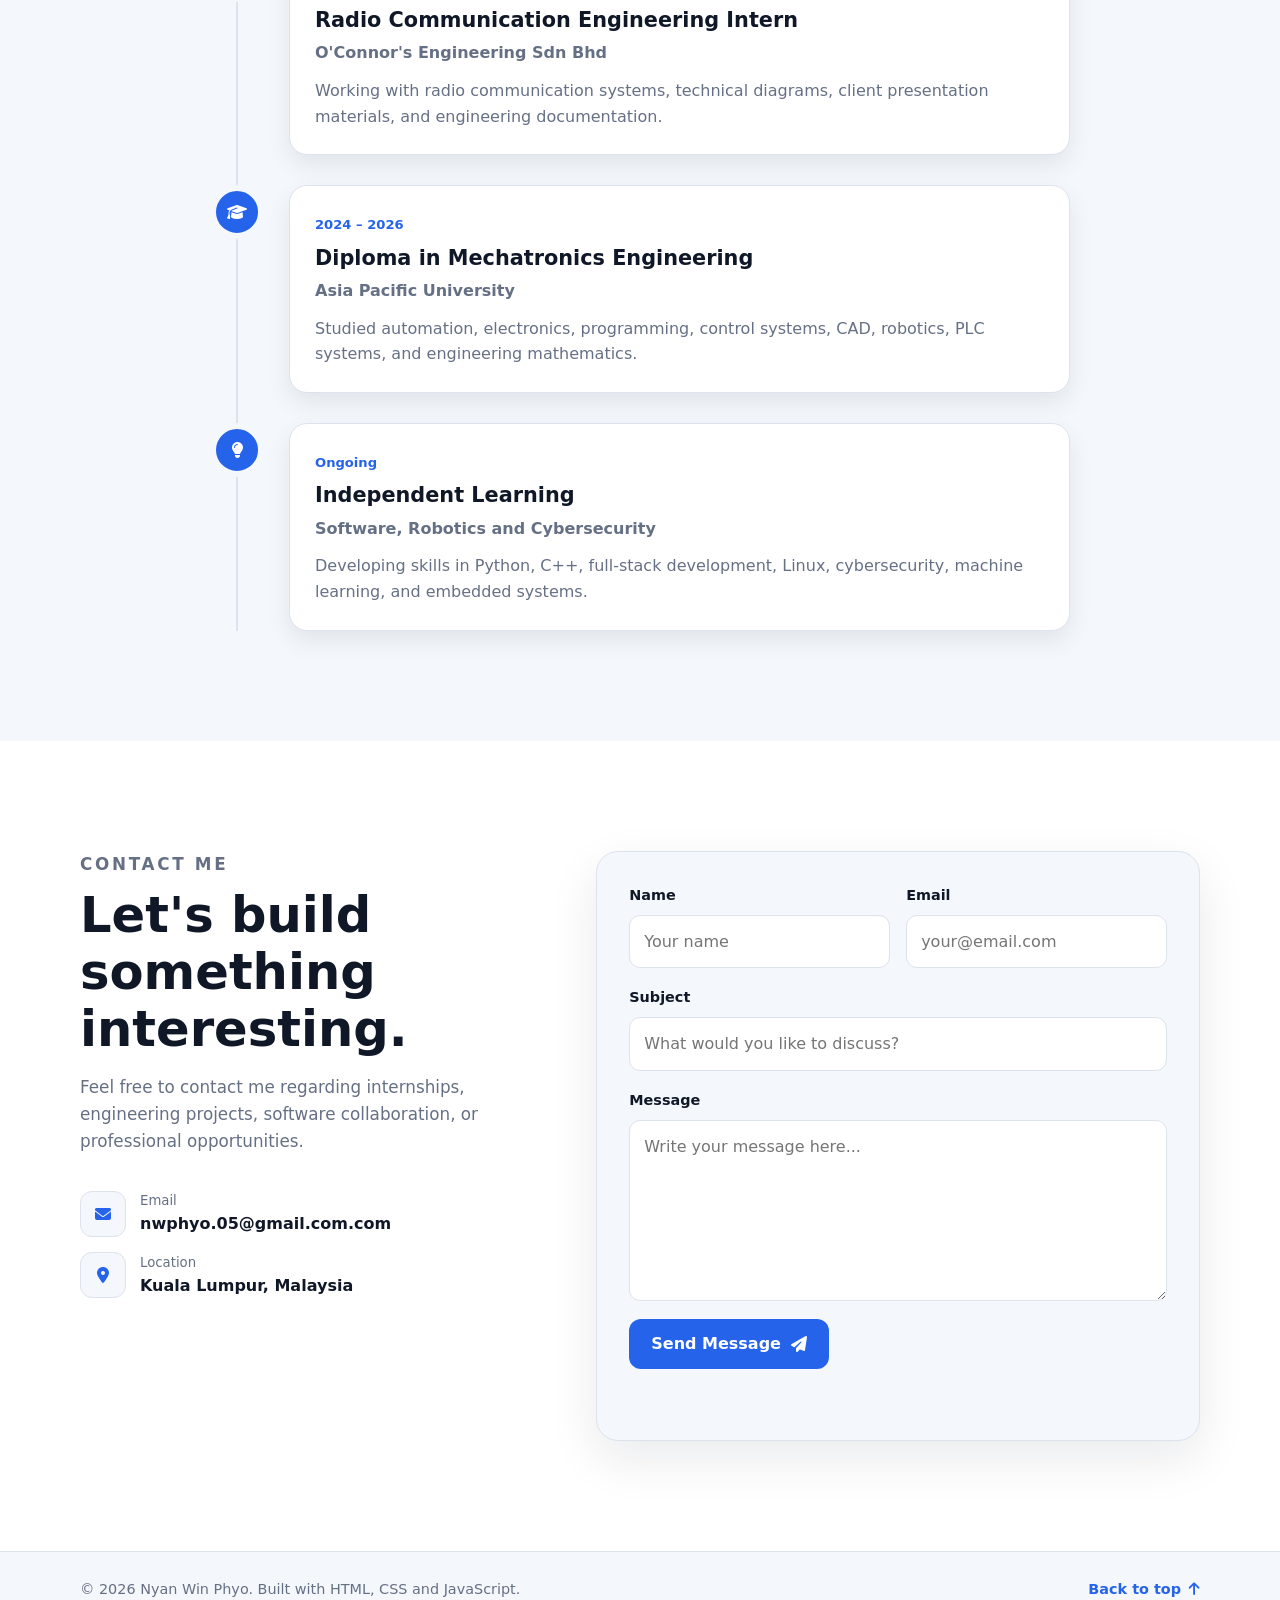
==== commit ea861c0a: "replaced with real links and CV" ====
--- a/responsive_portfolio/index.html
+++ b/responsive_portfolio/index.html
@@ -101,7 +101,9 @@
 
           <div class="social-links">
             <a
-              href="#"
+              href="https://github.com/NyanWinPhyo"
+              target="_blank"
+              rel="noopener noreferrer"
               aria-label="GitHub"
               title="GitHub"
             >
@@ -109,7 +111,9 @@
             </a>
 
             <a
-              href="#"
+              href="https://www.linkedin.com/in/nyan-win-phyo"
+              target="_blank"
+              rel="noopener noreferrer"
               aria-label="LinkedIn"
               title="LinkedIn"
             >
@@ -117,7 +121,7 @@
             </a>
 
             <a
-              href="mailto:your-email@example.com"
+              href="mailto:nwphyo.05@gmail.com"
               aria-label="Email"
               title="Email"
             >
@@ -199,7 +203,12 @@
               automation.
             </p>
 
-            <a href="#" class="text-link">
+            <a
+              href="files/NyanWinPhyo_CV.pdf"
+              target="_blank"
+              class="text-link"
+              download
+            >
               Download CV
               <i class="fa-solid fa-download"></i>
             </a>
@@ -255,52 +264,21 @@
         </div>
 
         <div class="skills-grid">
+
           <article class="skill-category reveal">
             <div class="skill-category-header">
               <i class="fa-solid fa-code"></i>
               <h3>Programming</h3>
             </div>
 
-            <div class="skill-list">
-              <div class="skill-item">
-                <div class="skill-name">
-                  <span>Python</span>
-                  <span>75%</span>
-                </div>
-                <div class="skill-bar">
-                  <div class="skill-progress" data-width="75%"></div>
-                </div>
-              </div>
-
-              <div class="skill-item">
-                <div class="skill-name">
-                  <span>C#</span>
-                  <span>70%</span>
-                </div>
-                <div class="skill-bar">
-                  <div class="skill-progress" data-width="70%"></div>
-                </div>
-              </div>
-
-              <div class="skill-item">
-                <div class="skill-name">
-                  <span>HTML, CSS & JavaScript</span>
-                  <span>68%</span>
-                </div>
-                <div class="skill-bar">
-                  <div class="skill-progress" data-width="68%"></div>
-                </div>
-              </div>
-
-              <div class="skill-item">
-                <div class="skill-name">
-                  <span>C / C++</span>
-                  <span>60%</span>
-                </div>
-                <div class="skill-bar">
-                  <div class="skill-progress" data-width="60%"></div>
-                </div>
-              </div>
+            <div class="tag-list">
+              <span>Python</span>
+              <span>C#</span>
+              <span>C / C++</span>
+              <span>JavaScript</span>
+              <span>HTML</span>
+              <span>CSS</span>
+              <span>SQL</span>
             </div>
           </article>
 
@@ -314,52 +292,29 @@
               <span>Arduino</span>
               <span>PLC</span>
               <span>Pneumatics</span>
-              <span>Automation Studio</span>
               <span>MATLAB</span>
               <span>Simulink</span>
-              <span>Sensors</span>
-              <span>Motor Control</span>
               <span>Embedded Systems</span>
               <span>Control Systems</span>
+              <span>Sensors & Actuators</span>
             </div>
           </article>
 
           <article class="skill-category reveal">
             <div class="skill-category-header">
               <i class="fa-solid fa-screwdriver-wrench"></i>
-              <h3>Software Tools</h3>
-            </div>
-
-            <div class="tool-grid">
-              <div>
-                <i class="fa-solid fa-cube"></i>
-                <span>SolidWorks</span>
-              </div>
-
-              <div>
-                <i class="fa-solid fa-diagram-project"></i>
-                <span>Draw.io</span>
-              </div>
-
-              <div>
-                <i class="fa-solid fa-database"></i>
-                <span>SQL</span>
-              </div>
-
-              <div>
-                <i class="fa-solid fa-terminal"></i>
-                <span>Linux</span>
-              </div>
-
-              <div>
-                <i class="fa-brands fa-git-alt"></i>
-                <span>Git</span>
-              </div>
-
-              <div>
-                <i class="fa-solid fa-code"></i>
-                <span>VS Code</span>
-              </div>
+              <h3>Tools & Software</h3>
+            </div>
+
+            <div class="tag-list">
+              <span>SolidWorks</span>
+              <span>Automation Studio</span>
+              <span>Visual Studio</span>
+              <span>VS Code</span>
+              <span>Git / GitHub</span>
+              <span>Linux</span>
+              <span>Draw.io</span>
+              <span>SQL Server</span>
             </div>
           </article>
         </div>
@@ -407,7 +362,7 @@
             </div>
 
             <div class="project-content">
-              <h3>Smart Warehouse Sorting System</h3>
+              <h3>Smart Automated Warehouse Sorting System</h3>
 
               <p>
                 An automated conveyor sorting prototype using barcode
@@ -422,12 +377,17 @@
               </div>
 
               <div class="project-links">
-                <a href="#">
+                <a href="projects/dineflow.html">
                   View Details
                   <i class="fa-solid fa-arrow-up-right-from-square"></i>
                 </a>
 
-                <a href="#" aria-label="Project source code">
+                <a
+                  href="https://github.com/NyanWinPhyo/DineFlow-Restaurant-System"
+                  target="_blank"
+                  rel="noopener noreferrer"
+                  aria-label="DineFlow GitHub repository"
+                >
                   <i class="fa-brands fa-github"></i>
                 </a>
               </div>
@@ -444,7 +404,7 @@
             </div>
 
             <div class="project-content">
-              <h3>Restaurant Management System</h3>
+              <h3>DineFlow Restaurant Management System</h3>
 
               <p>
                 A C# Windows Forms application featuring user management,
@@ -562,7 +522,7 @@
 
             <div class="timeline-content">
               <span class="timeline-date">2026</span>
-              <h3>Engineering Internship</h3>
+              <h3>Radio Communication Engineering Intern</h3>
               <h4>O'Connor's Engineering Sdn Bhd</h4>
 
               <p>
@@ -622,12 +582,12 @@
           </p>
 
           <div class="contact-details">
-            <a href="mailto:your-email@example.com">
+            <a href="mailto:nwphyo.05@gmail.com">
               <i class="fa-solid fa-envelope"></i>
 
               <div>
                 <span>Email</span>
-                <strong>your-email@example.com</strong>
+                <strong>nwphyo.05@gmail.com.com</strong>
               </div>
             </a>
 
--- a/responsive_portfolio/style.css
+++ b/responsive_portfolio/style.css
@@ -714,47 +714,6 @@
   );
 }
 
-.skill-list {
-  display: grid;
-  gap: 24px;
-}
-
-.skill-name {
-  display: flex;
-  justify-content: space-between;
-
-  margin-bottom: 8px;
-
-  font-size: 0.93rem;
-  font-weight: 700;
-}
-
-.skill-name span:last-child {
-  color: var(--text-secondary);
-}
-
-.skill-bar {
-  height: 9px;
-  border-radius: 50px;
-
-  background: var(--surface-secondary);
-  overflow: hidden;
-}
-
-.skill-progress {
-  width: 0;
-  height: 100%;
-  border-radius: inherit;
-
-  background: linear-gradient(
-    90deg,
-    var(--primary),
-    var(--accent)
-  );
-
-  transition: width 1.2s ease;
-}
-
 .tag-list {
   display: flex;
   flex-wrap: wrap;
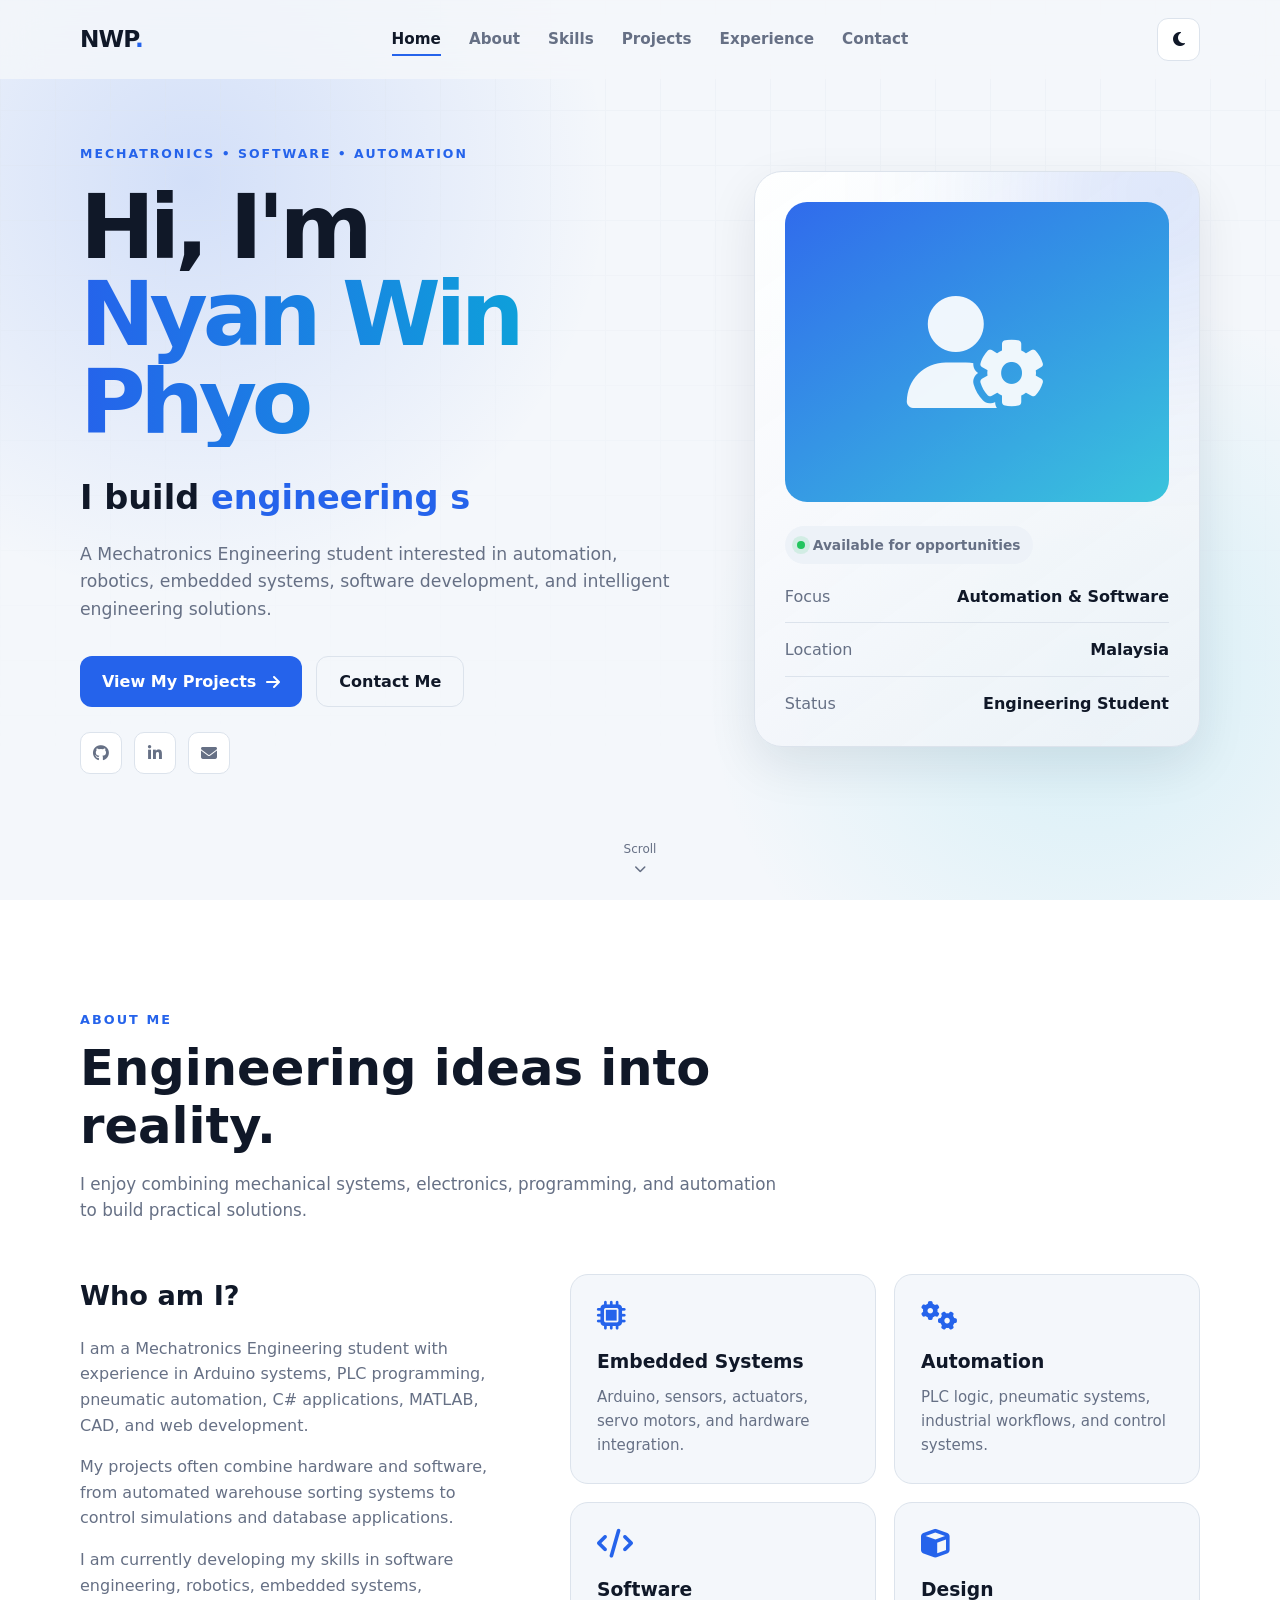
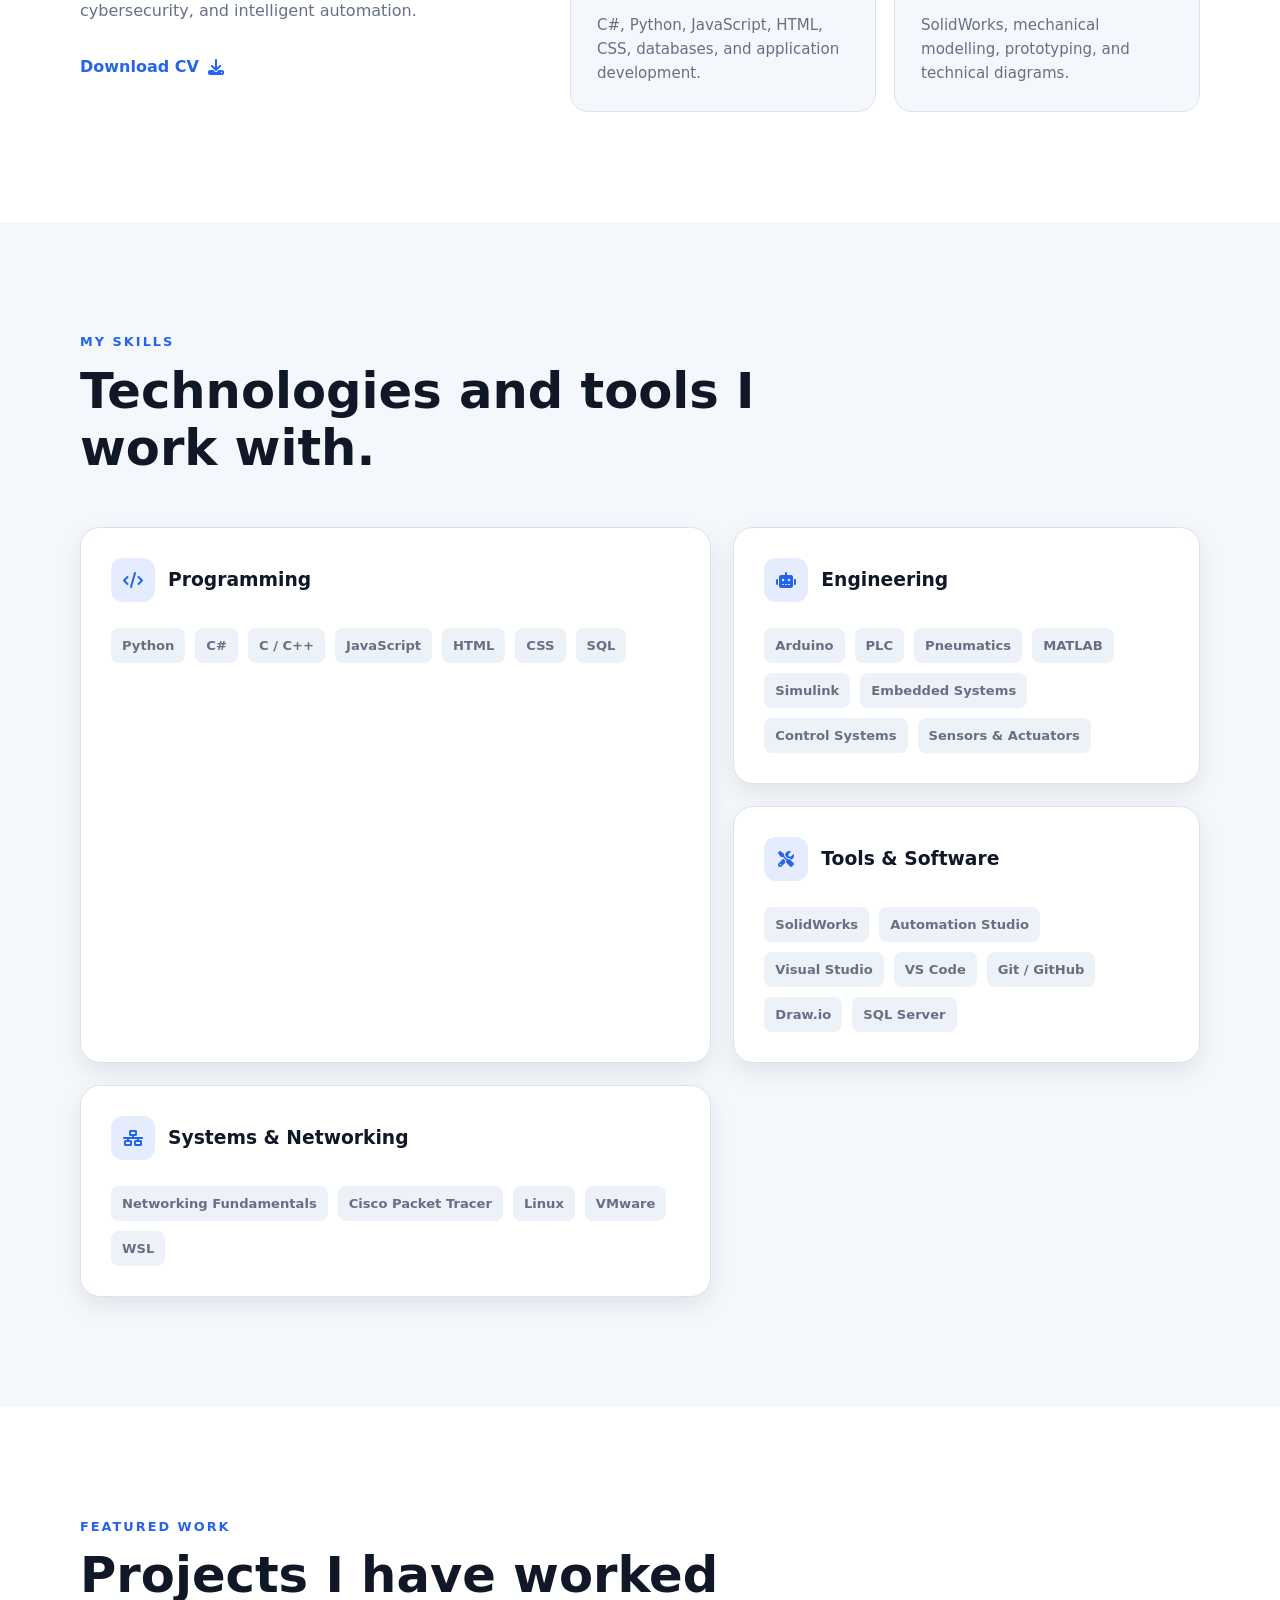
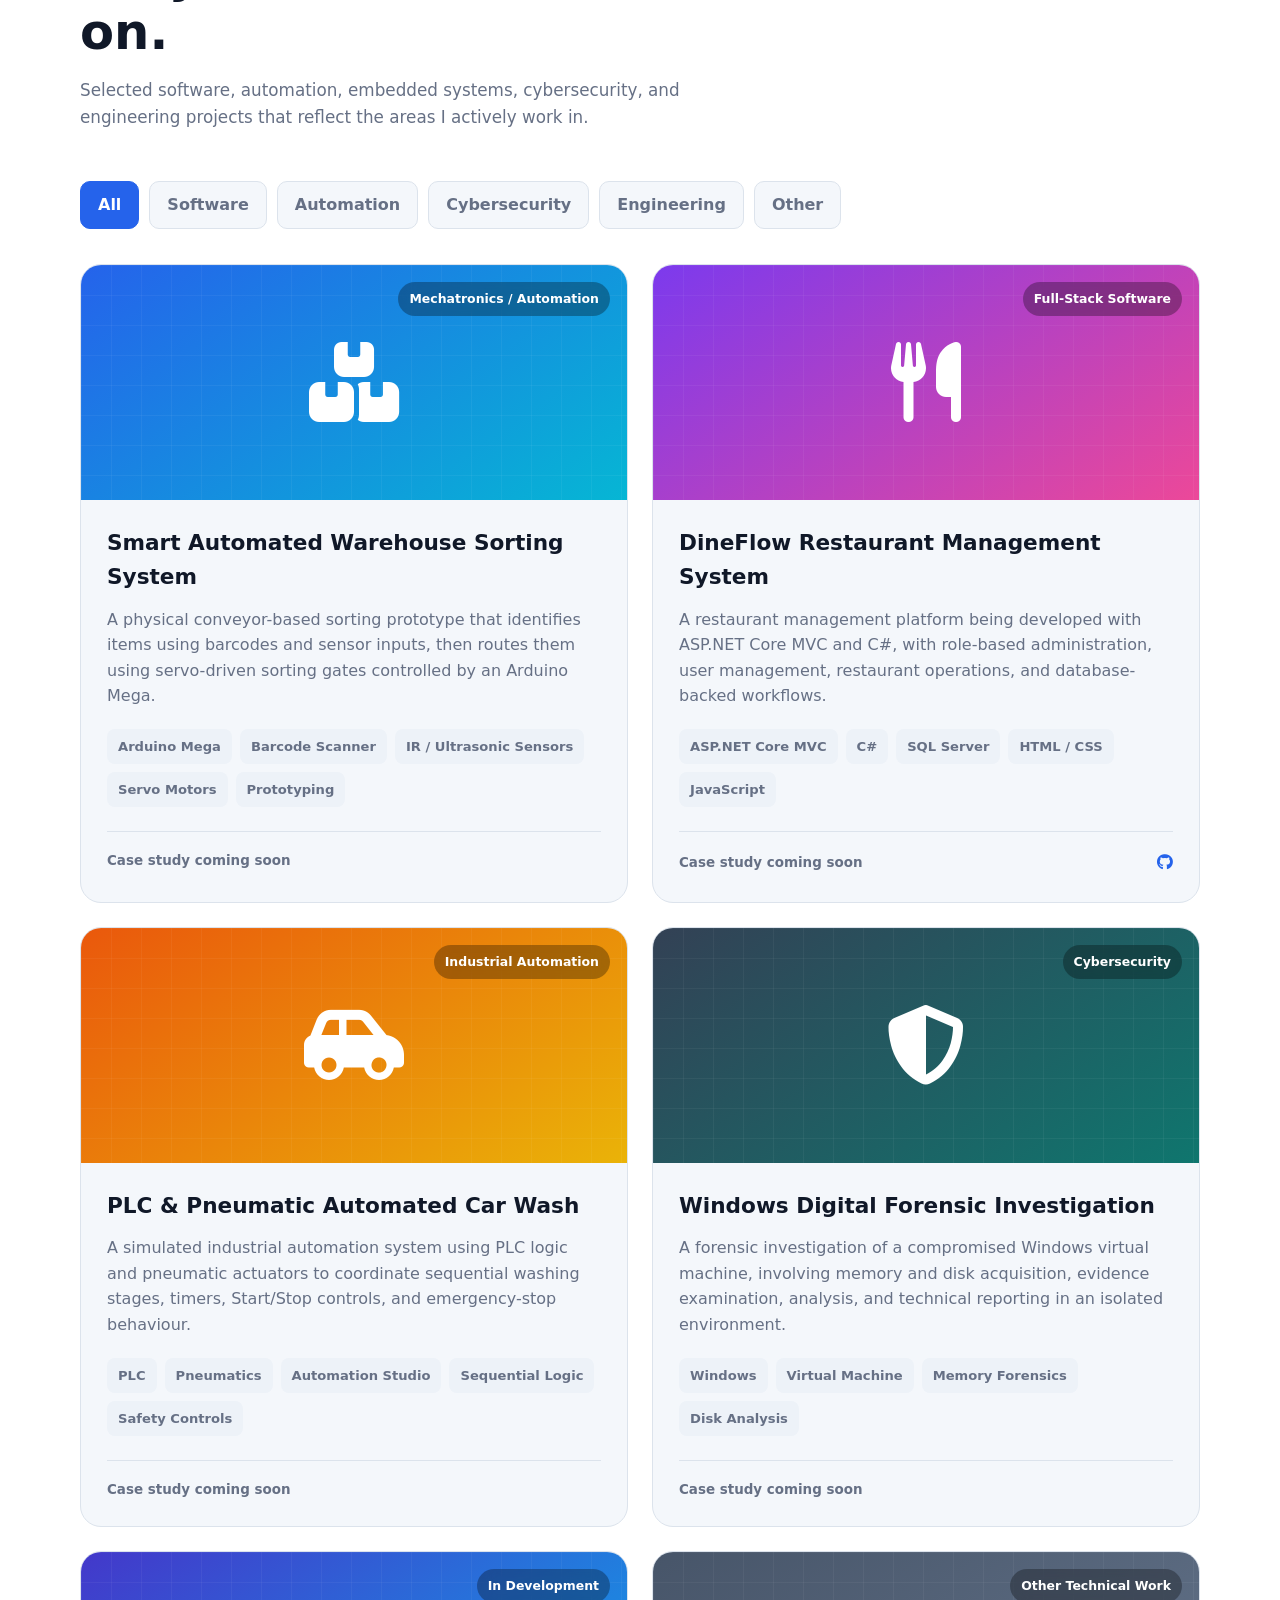
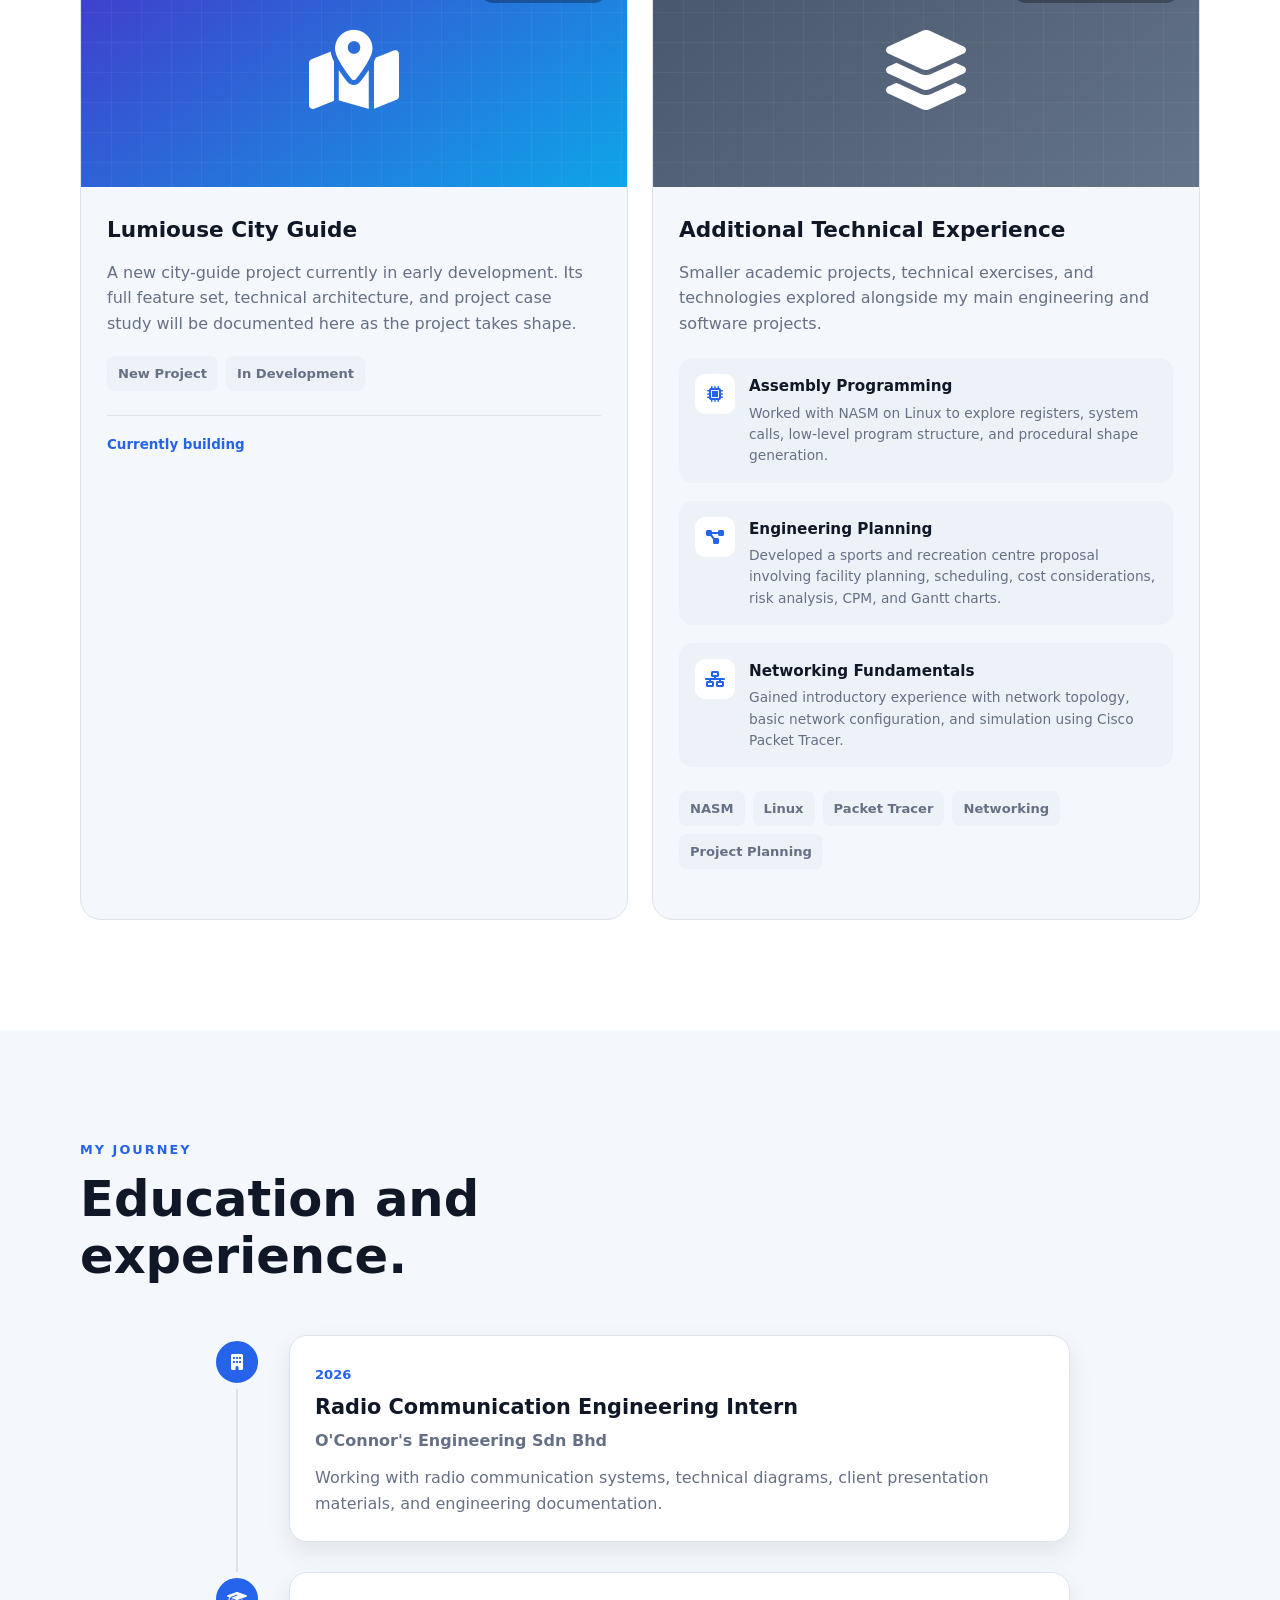
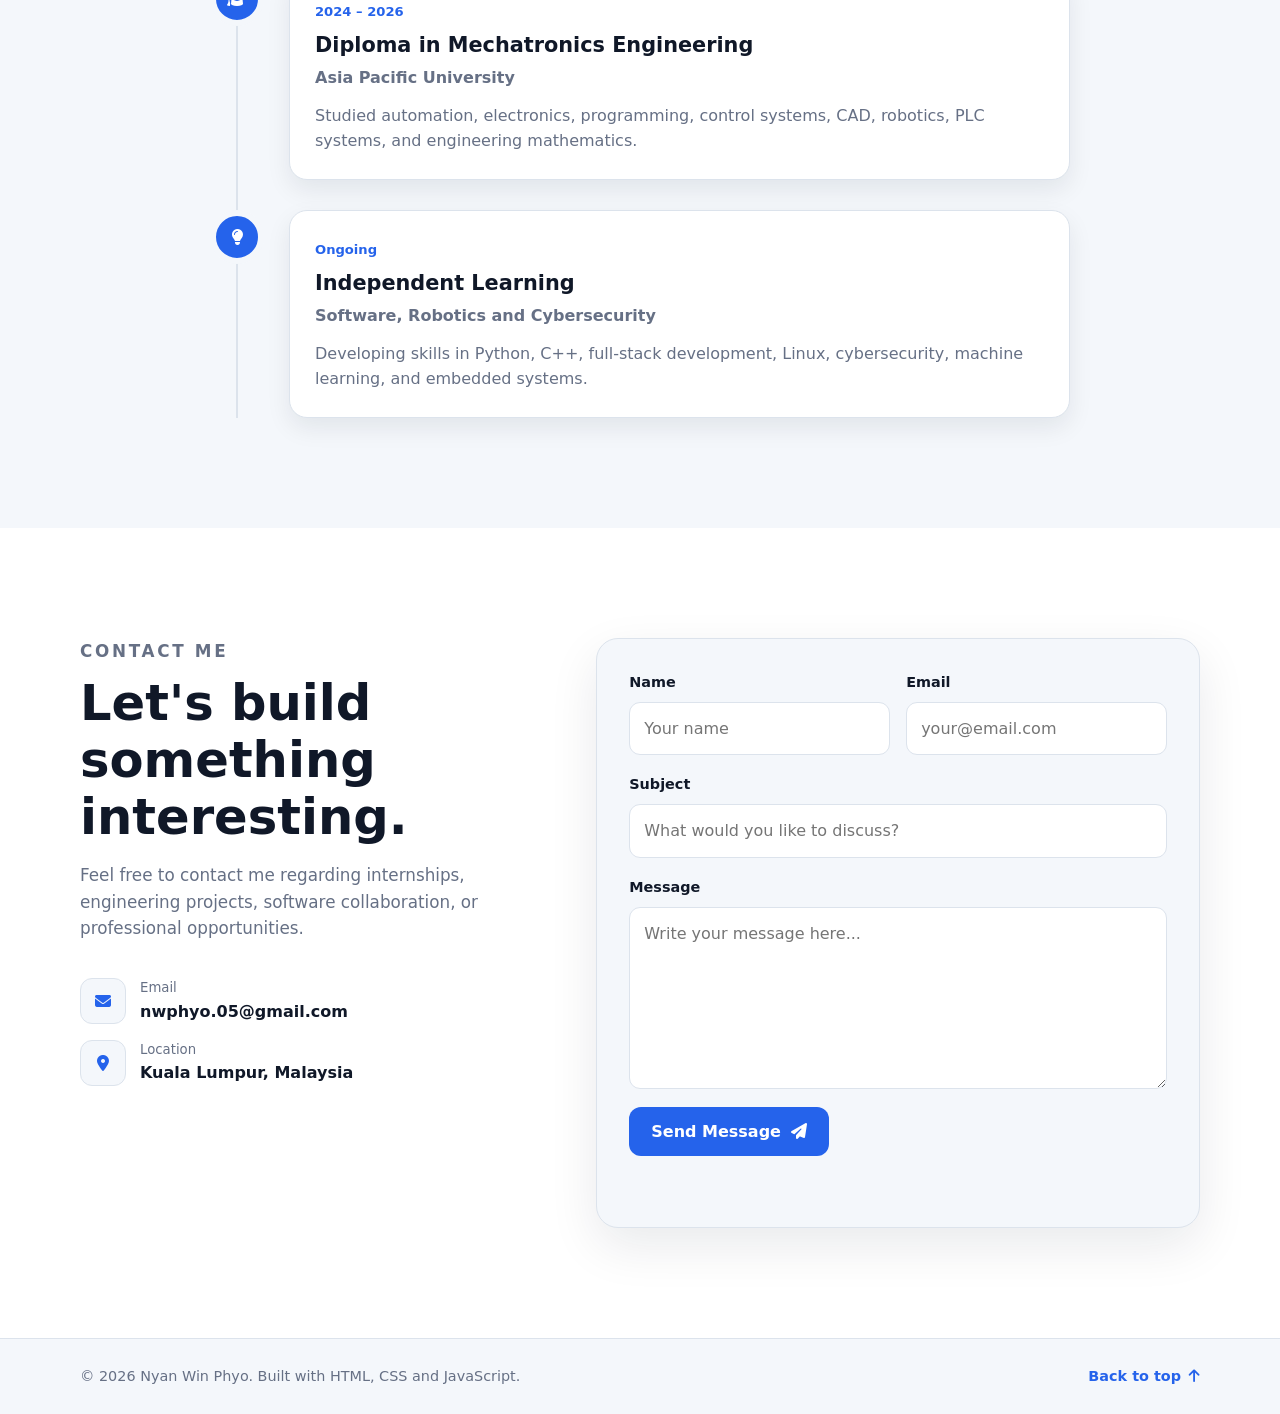
==== commit 85b9ae3e: "Update portfolio projects and technical experience" ====
--- a/responsive_portfolio/index.html
+++ b/responsive_portfolio/index.html
@@ -312,9 +312,23 @@
               <span>Visual Studio</span>
               <span>VS Code</span>
               <span>Git / GitHub</span>
-              <span>Linux</span>
               <span>Draw.io</span>
               <span>SQL Server</span>
+            </div>
+          </article>
+
+          <article class="skill-category reveal">
+            <div class="skill-category-header">
+              <i class="fa-solid fa-network-wired"></i>
+              <h3>Systems & Networking</h3>
+            </div>
+
+            <div class="tag-list">
+              <span>Networking Fundamentals</span>
+              <span>Cisco Packet Tracer</span>
+              <span>Linux</span>
+              <span>VMware</span>
+              <span>WSL</span>
             </div>
           </article>
         </div>
@@ -328,65 +342,82 @@
           <p class="section-label">FEATURED WORK</p>
           <h2>Projects I have worked on.</h2>
           <p>
-            A collection of engineering, software, automation, and academic
-            projects.
+            Selected software, automation, embedded systems, cybersecurity,
+            and engineering projects that reflect the areas I actively work in.
           </p>
         </div>
 
         <div class="project-filters reveal">
-          <button class="filter-button active" data-filter="all">
-            All
-          </button>
-
-          <button class="filter-button" data-filter="automation">
-            Automation
-          </button>
-
-          <button class="filter-button" data-filter="software">
-            Software
-          </button>
-
-          <button class="filter-button" data-filter="design">
-            Design
-          </button>
+          <button class="filter-button active" data-filter="all">All</button>
+          <button class="filter-button" data-filter="software">Software</button>
+          <button class="filter-button" data-filter="automation">Automation</button>
+          <button class="filter-button" data-filter="cybersecurity">Cybersecurity</button>
+          <button class="filter-button" data-filter="engineering">Engineering</button>
+          <button class="filter-button" data-filter="other">Other</button>
         </div>
 
         <div class="projects-grid">
-          <article class="project-card reveal" data-category="automation">
+          <!-- Smart Warehouse Sorting System -->
+          <article class="project-card reveal" data-category="automation engineering">
             <div class="project-image warehouse-project">
               <i class="fa-solid fa-boxes-stacked"></i>
-
-              <span class="project-category">
-                Automation
-              </span>
+              <span class="project-category">Mechatronics / Automation</span>
             </div>
 
             <div class="project-content">
               <h3>Smart Automated Warehouse Sorting System</h3>
-
-              <p>
-                An automated conveyor sorting prototype using barcode
-                detection, ultrasonic sensors, IR sensors, and servo-driven
-                diverters.
+              <p>
+                A physical conveyor-based sorting prototype that identifies items
+                using barcodes and sensor inputs, then routes them using servo-driven
+                sorting gates controlled by an Arduino Mega.
               </p>
 
               <div class="project-tags">
                 <span>Arduino Mega</span>
                 <span>Barcode Scanner</span>
+                <span>IR / Ultrasonic Sensors</span>
                 <span>Servo Motors</span>
+                <span>Prototyping</span>
               </div>
 
               <div class="project-links">
-                <a href="projects/dineflow.html">
-                  View Details
-                  <i class="fa-solid fa-arrow-up-right-from-square"></i>
-                </a>
+                <span class="project-status">Case study coming soon</span>
+              </div>
+            </div>
+          </article>
+
+          <!-- DineFlow -->
+          <article class="project-card reveal" data-category="software">
+            <div class="project-image software-project">
+              <i class="fa-solid fa-utensils"></i>
+              <span class="project-category">Full-Stack Software</span>
+            </div>
+
+            <div class="project-content">
+              <h3>DineFlow Restaurant Management System</h3>
+              <p>
+                A restaurant management platform being developed with ASP.NET Core MVC
+                and C#, with role-based administration, user management, restaurant
+                operations, and database-backed workflows.
+              </p>
+
+              <div class="project-tags">
+                <span>ASP.NET Core MVC</span>
+                <span>C#</span>
+                <span>SQL Server</span>
+                <span>HTML / CSS</span>
+                <span>JavaScript</span>
+              </div>
+
+              <div class="project-links">
+                <span class="project-status">Case study coming soon</span>
 
                 <a
                   href="https://github.com/NyanWinPhyo/DineFlow-Restaurant-System"
                   target="_blank"
                   rel="noopener noreferrer"
                   aria-label="DineFlow GitHub repository"
+                  title="View DineFlow on GitHub"
                 >
                   <i class="fa-brands fa-github"></i>
                 </a>
@@ -394,111 +425,156 @@
             </div>
           </article>
 
-          <article class="project-card reveal" data-category="software">
-            <div class="project-image software-project">
-              <i class="fa-solid fa-utensils"></i>
-
-              <span class="project-category">
-                Software
-              </span>
-            </div>
-
-            <div class="project-content">
-              <h3>DineFlow Restaurant Management System</h3>
-
-              <p>
-                A C# Windows Forms application featuring user management,
-                order tracking, reports, feedback, and database integration.
-              </p>
-
-              <div class="project-tags">
-                <span>C#</span>
-                <span>WinForms</span>
-                <span>SQL</span>
-              </div>
-
-              <div class="project-links">
-                <a href="#">
-                  View Details
-                  <i class="fa-solid fa-arrow-up-right-from-square"></i>
-                </a>
-
-                <a href="#" aria-label="Project source code">
-                  <i class="fa-brands fa-github"></i>
-                </a>
-              </div>
-            </div>
-          </article>
-
-          <article class="project-card reveal" data-category="automation">
+          <!-- PLC Car Wash -->
+          <article class="project-card reveal" data-category="automation engineering">
             <div class="project-image plc-project">
               <i class="fa-solid fa-car-side"></i>
-
-              <span class="project-category">
-                PLC
-              </span>
+              <span class="project-category">Industrial Automation</span>
             </div>
 
             <div class="project-content">
-              <h3>Automatic Car Wash System</h3>
-
-              <p>
-                A PLC and pneumatic automation project controlling entry,
-                washing, side cleaning, top cleaning, and drying stages.
+              <h3>PLC &amp; Pneumatic Automated Car Wash</h3>
+              <p>
+                A simulated industrial automation system using PLC logic and pneumatic
+                actuators to coordinate sequential washing stages, timers, Start/Stop
+                controls, and emergency-stop behaviour.
               </p>
 
               <div class="project-tags">
                 <span>PLC</span>
                 <span>Pneumatics</span>
                 <span>Automation Studio</span>
+                <span>Sequential Logic</span>
+                <span>Safety Controls</span>
               </div>
 
               <div class="project-links">
-                <a href="#">
-                  View Details
-                  <i class="fa-solid fa-arrow-up-right-from-square"></i>
-                </a>
-
-                <a href="#" aria-label="Project source code">
-                  <i class="fa-brands fa-github"></i>
-                </a>
-              </div>
-            </div>
-          </article>
-
-          <article class="project-card reveal" data-category="design">
-            <div class="project-image cad-project">
-              <i class="fa-solid fa-cubes"></i>
+                <span class="project-status">Case study coming soon</span>
+              </div>
+            </div>
+          </article>
+
+          <!-- Digital Forensics -->
+          <article class="project-card reveal" data-category="cybersecurity software">
+            <div class="project-image forensic-project">
+              <i class="fa-solid fa-shield-halved"></i>
+              <span class="project-category">Cybersecurity</span>
+            </div>
+
+            <div class="project-content">
+              <h3>Windows Digital Forensic Investigation</h3>
+              <p>
+                A forensic investigation of a compromised Windows virtual machine,
+                involving memory and disk acquisition, evidence examination, analysis,
+                and technical reporting in an isolated environment.
+              </p>
+
+              <div class="project-tags">
+                <span>Windows</span>
+                <span>Virtual Machine</span>
+                <span>Memory Forensics</span>
+                <span>Disk Analysis</span>
+              </div>
+
+              <div class="project-links">
+                <span class="project-status">Case study coming soon</span>
+              </div>
+            </div>
+          </article>
+
+          <!-- Lumiouse City Guide -->
+          <article class="project-card reveal" data-category="software">
+            <div class="project-image lumiouse-project">
+              <i class="fa-solid fa-map-location-dot"></i>
+              <span class="project-category">In Development</span>
+            </div>
+
+            <div class="project-content">
+              <h3>Lumiouse City Guide</h3>
+              <p>
+                A new city-guide project currently in early development. Its full
+                feature set, technical architecture, and project case study will be
+                documented here as the project takes shape.
+              </p>
+
+              <div class="project-tags">
+                <span>New Project</span>
+                <span>In Development</span>
+              </div>
+
+              <div class="project-links">
+                <span class="project-status project-status-live">Currently building</span>
+              </div>
+            </div>
+          </article>
+          
+          <!-- Other Technical Work -->
+          <article class="project-card reveal" data-category="other">
+            <div class="project-image other-project">
+              <i class="fa-solid fa-layer-group"></i>
 
               <span class="project-category">
-                CAD
+                Other Technical Work
               </span>
             </div>
 
             <div class="project-content">
-              <h3>SolidWorks Milling Project</h3>
-
-              <p>
-                A CAD and CAM project involving component modelling,
-                machining toolpaths, pockets, holes, chamfers, and milling
-                operations.
-              </p>
+              <h3>Additional Technical Experience</h3>
+
+              <p>
+                Smaller academic projects, technical exercises, and technologies
+                explored alongside my main engineering and software projects.
+              </p>
+
+              <div class="additional-work-list">
+
+                <div class="additional-work-item">
+                  <i class="fa-solid fa-microchip"></i>
+
+                  <div>
+                    <h4>Assembly Programming</h4>
+                    <p>
+                      Worked with NASM on Linux to explore registers,
+                      system calls, low-level program structure, and
+                      procedural shape generation.
+                    </p>
+                  </div>
+                </div>
+
+                <div class="additional-work-item">
+                  <i class="fa-solid fa-diagram-project"></i>
+
+                  <div>
+                    <h4>Engineering Planning</h4>
+                    <p>
+                      Developed a sports and recreation centre proposal
+                      involving facility planning, scheduling, cost
+                      considerations, risk analysis, CPM, and Gantt charts.
+                    </p>
+                  </div>
+                </div>
+
+                <div class="additional-work-item">
+                  <i class="fa-solid fa-network-wired"></i>
+
+                  <div>
+                    <h4>Networking Fundamentals</h4>
+                    <p>
+                      Gained introductory experience with network topology,
+                      basic network configuration, and simulation using
+                      Cisco Packet Tracer.
+                    </p>
+                  </div>
+                </div>
+
+              </div>
 
               <div class="project-tags">
-                <span>SolidWorks</span>
-                <span>CAM</span>
-                <span>CNC</span>
-              </div>
-
-              <div class="project-links">
-                <a href="#">
-                  View Details
-                  <i class="fa-solid fa-arrow-up-right-from-square"></i>
-                </a>
-
-                <a href="#" aria-label="Project source code">
-                  <i class="fa-brands fa-github"></i>
-                </a>
+                <span>NASM</span>
+                <span>Linux</span>
+                <span>Packet Tracer</span>
+                <span>Networking</span>
+                <span>Project Planning</span>
               </div>
             </div>
           </article>
@@ -587,7 +663,7 @@
 
               <div>
                 <span>Email</span>
-                <strong>nwphyo.05@gmail.com.com</strong>
+                <strong>nwphyo.05@gmail.com</strong>
               </div>
             </a>
 
--- a/responsive_portfolio/style.css
+++ b/responsive_portfolio/style.css
@@ -873,8 +873,24 @@
   background: linear-gradient(145deg, #ea580c, #eab308);
 }
 
-.cad-project {
-  background: linear-gradient(145deg, #059669, #14b8a6);
+.forensic-project {
+  background: linear-gradient(145deg, #334155, #0f766e);
+}
+
+.lumiouse-project {
+  background: linear-gradient(145deg, #4338ca, #0ea5e9);
+}
+
+.other-project {
+  background: linear-gradient(145deg, #475569, #64748b);
+}
+
+.assembly-project {
+  background: linear-gradient(145deg, #374151, #7c3aed);
+}
+
+.planning-project {
+  background: linear-gradient(145deg, #047857, #0f766e);
 }
 
 .project-category {
@@ -930,6 +946,58 @@
   font-weight: 750;
 }
 
+.project-status {
+  color: var(--text-secondary);
+  font-size: 0.84rem;
+  font-weight: 700;
+}
+
+.project-status-live {
+  color: var(--primary);
+}
+
+.additional-work-list {
+  display: grid;
+  gap: 18px;
+  margin: 22px 0 24px;
+}
+
+.additional-work-item {
+  display: flex;
+  align-items: flex-start;
+  gap: 14px;
+
+  padding: 16px;
+  border-radius: 14px;
+
+  background: var(--surface-secondary);
+}
+
+.additional-work-item > i {
+  flex-shrink: 0;
+
+  display: grid;
+  place-items: center;
+
+  width: 40px;
+  height: 40px;
+  border-radius: 10px;
+
+  color: var(--primary);
+  background: var(--surface);
+}
+
+.additional-work-item h4 {
+  margin-bottom: 4px;
+  font-size: 0.95rem;
+}
+
+.additional-work-item p {
+  color: var(--text-secondary);
+  font-size: 0.86rem;
+  line-height: 1.55;
+}
+
 /* =========================
    EXPERIENCE
 ========================= */
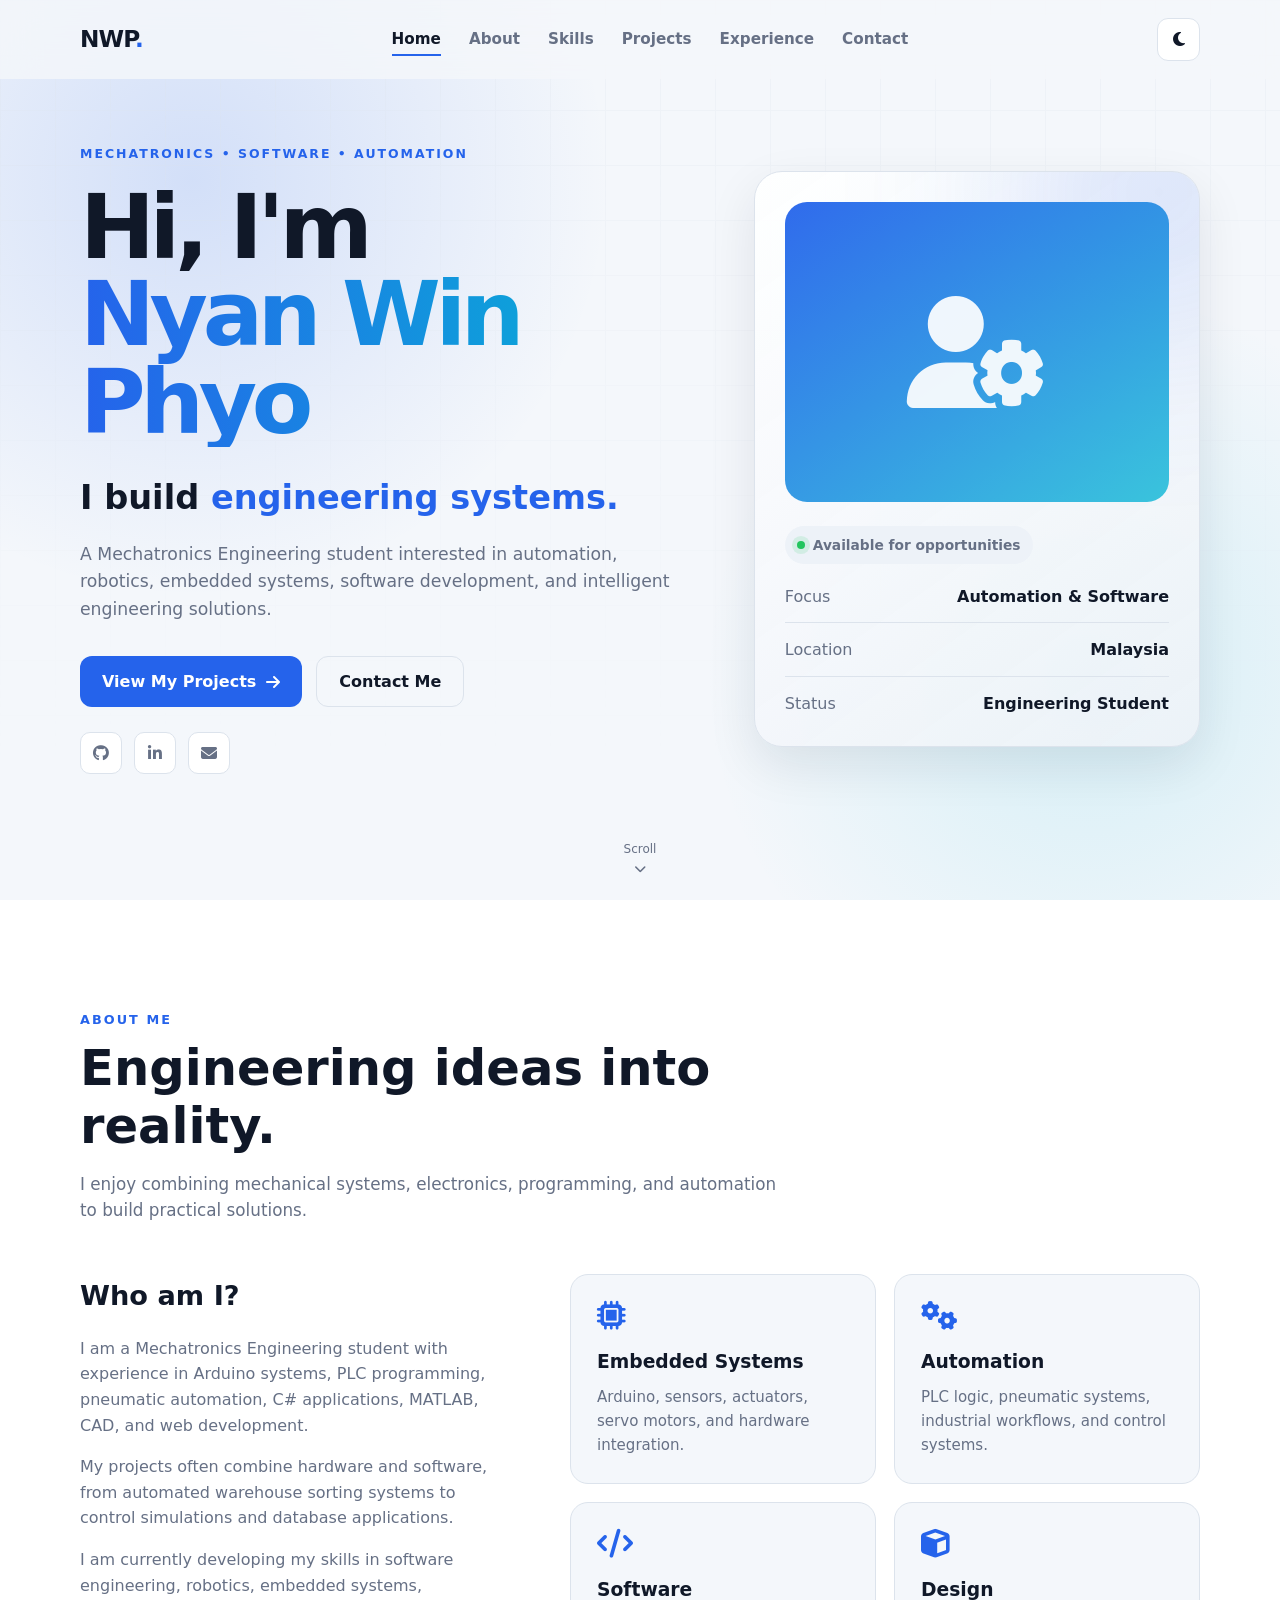
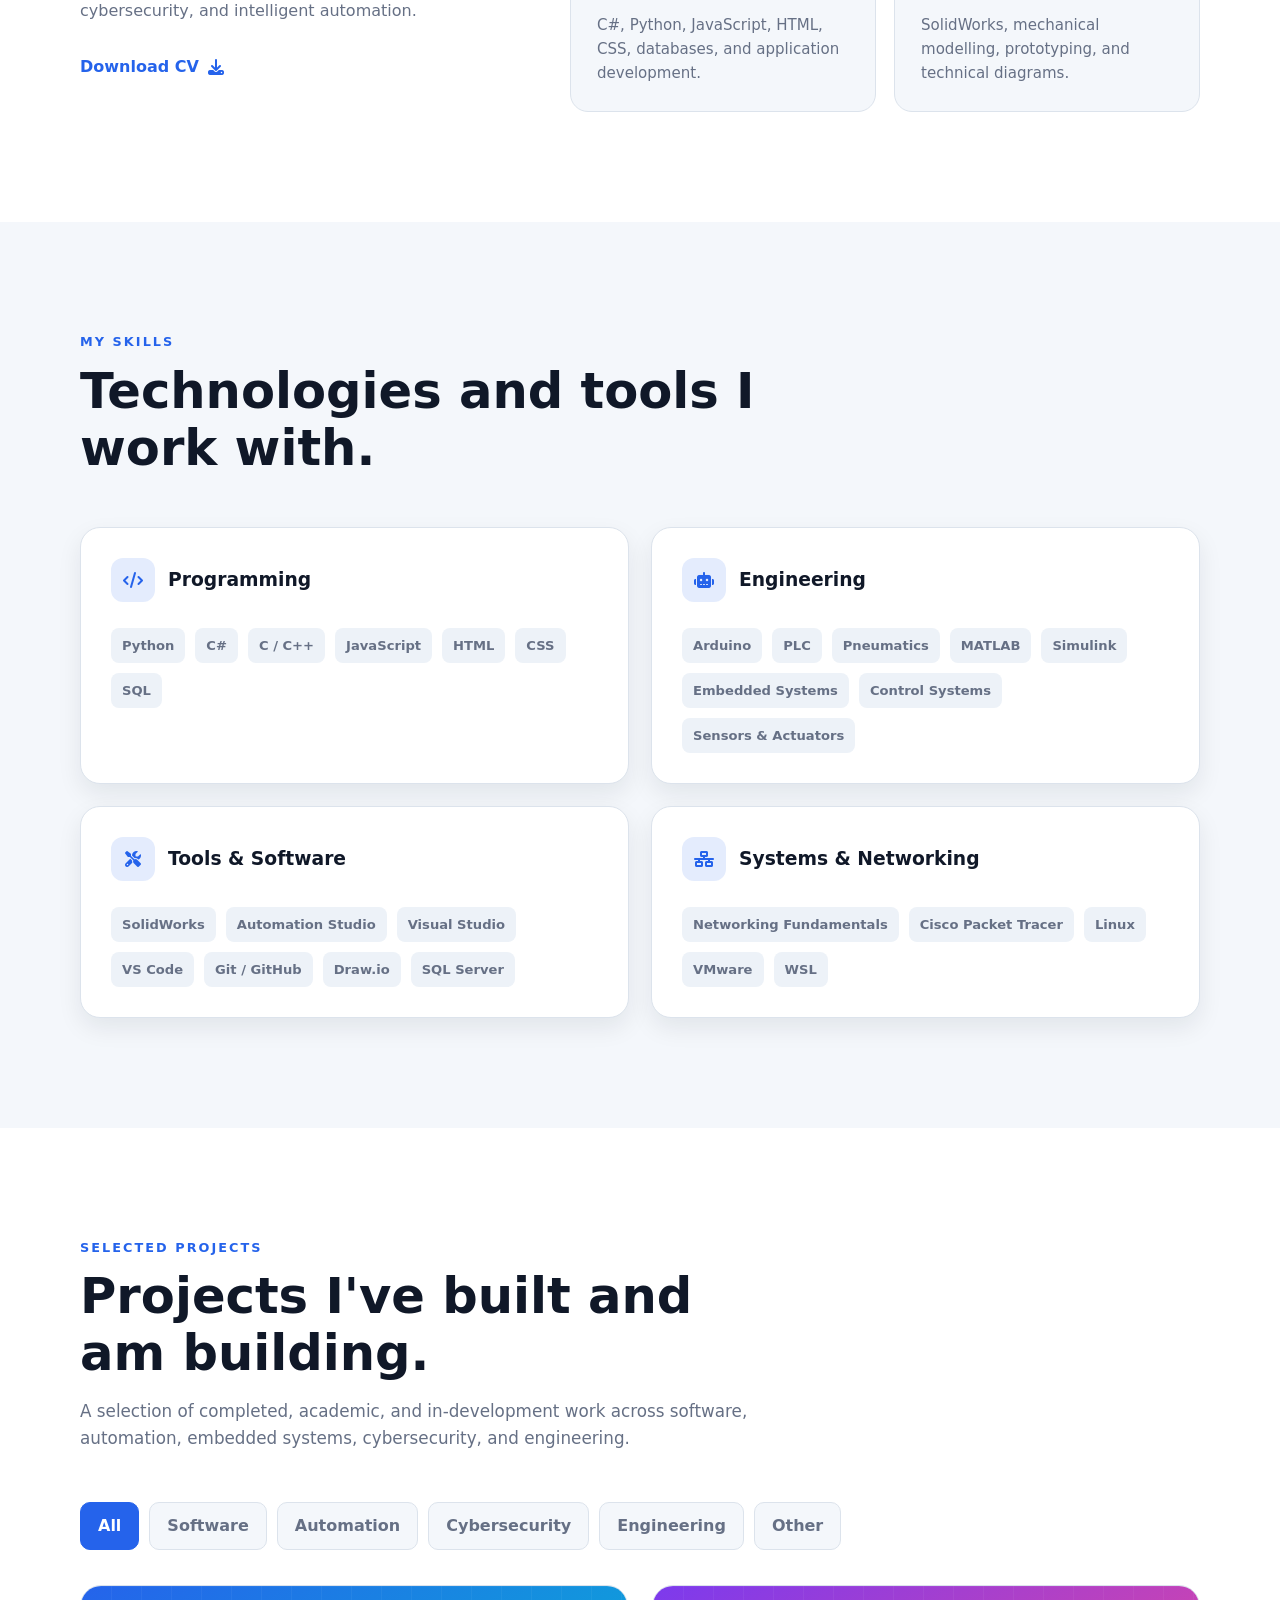
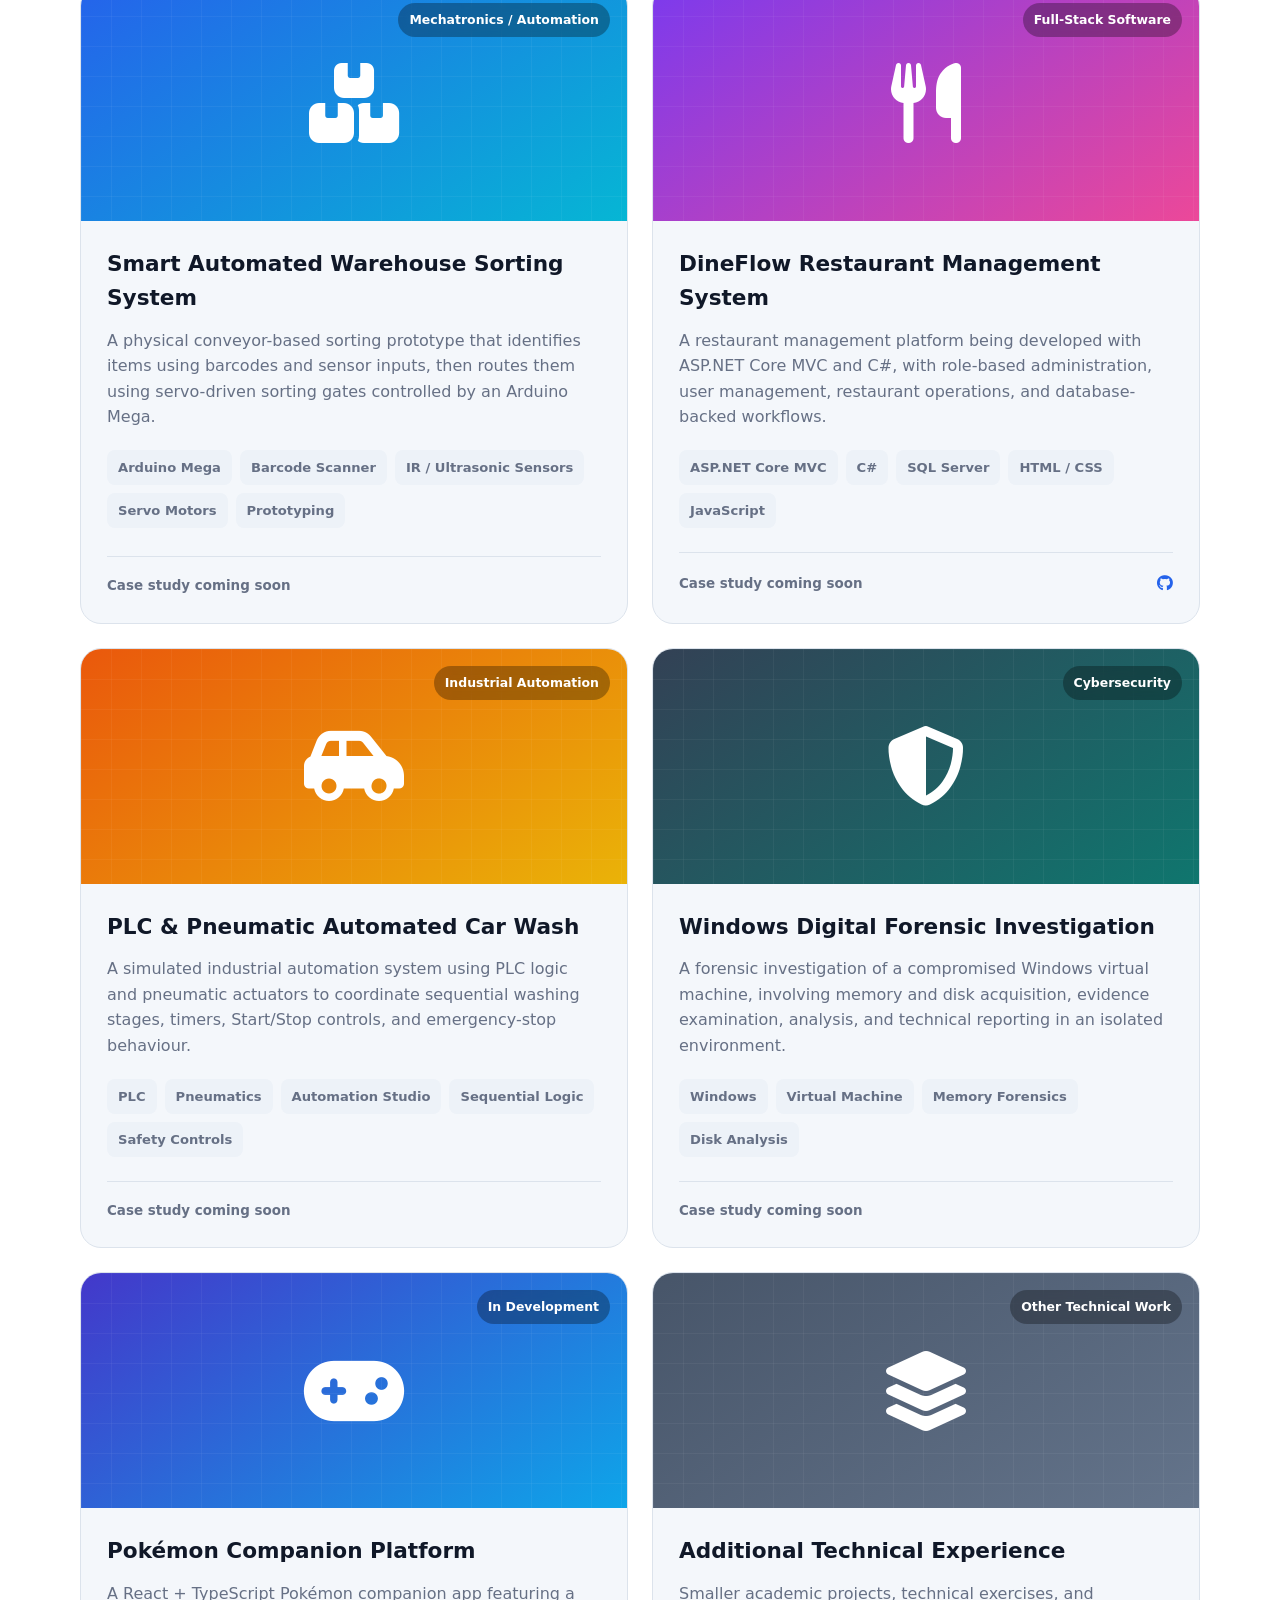
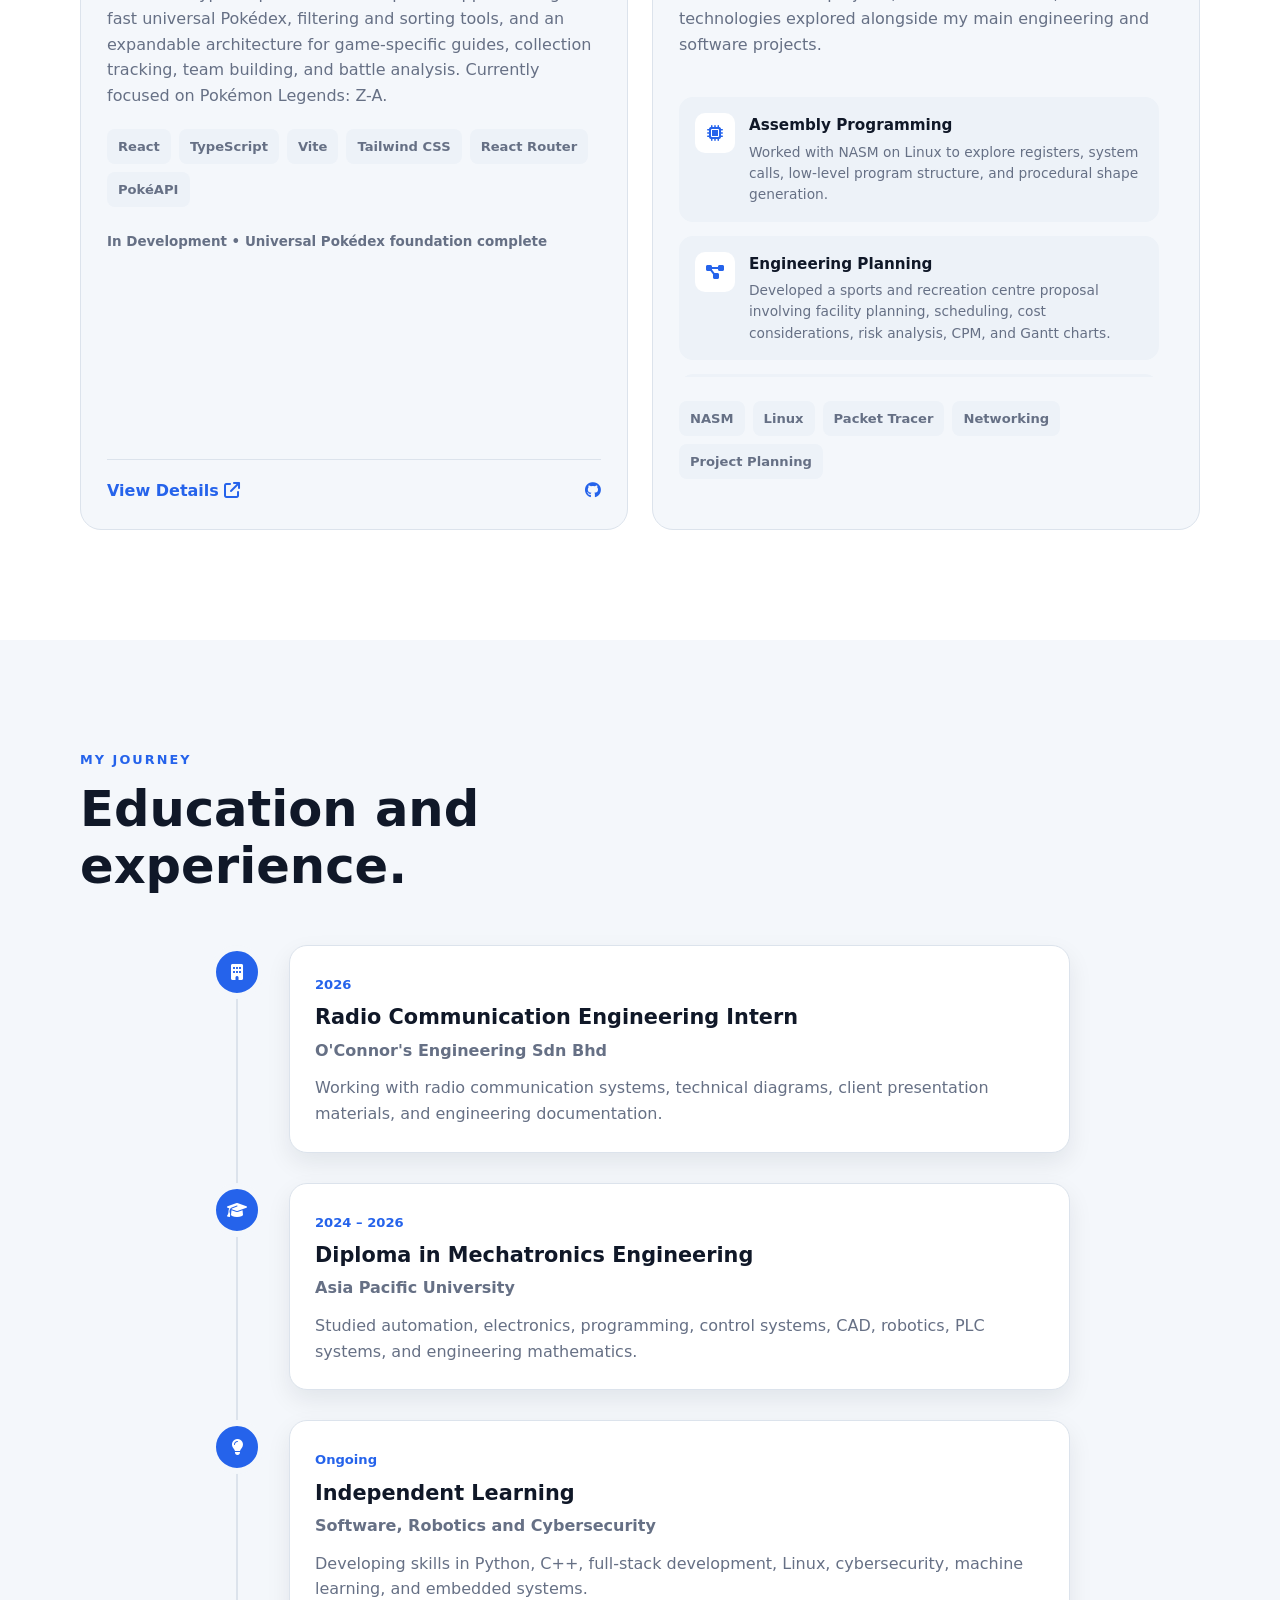
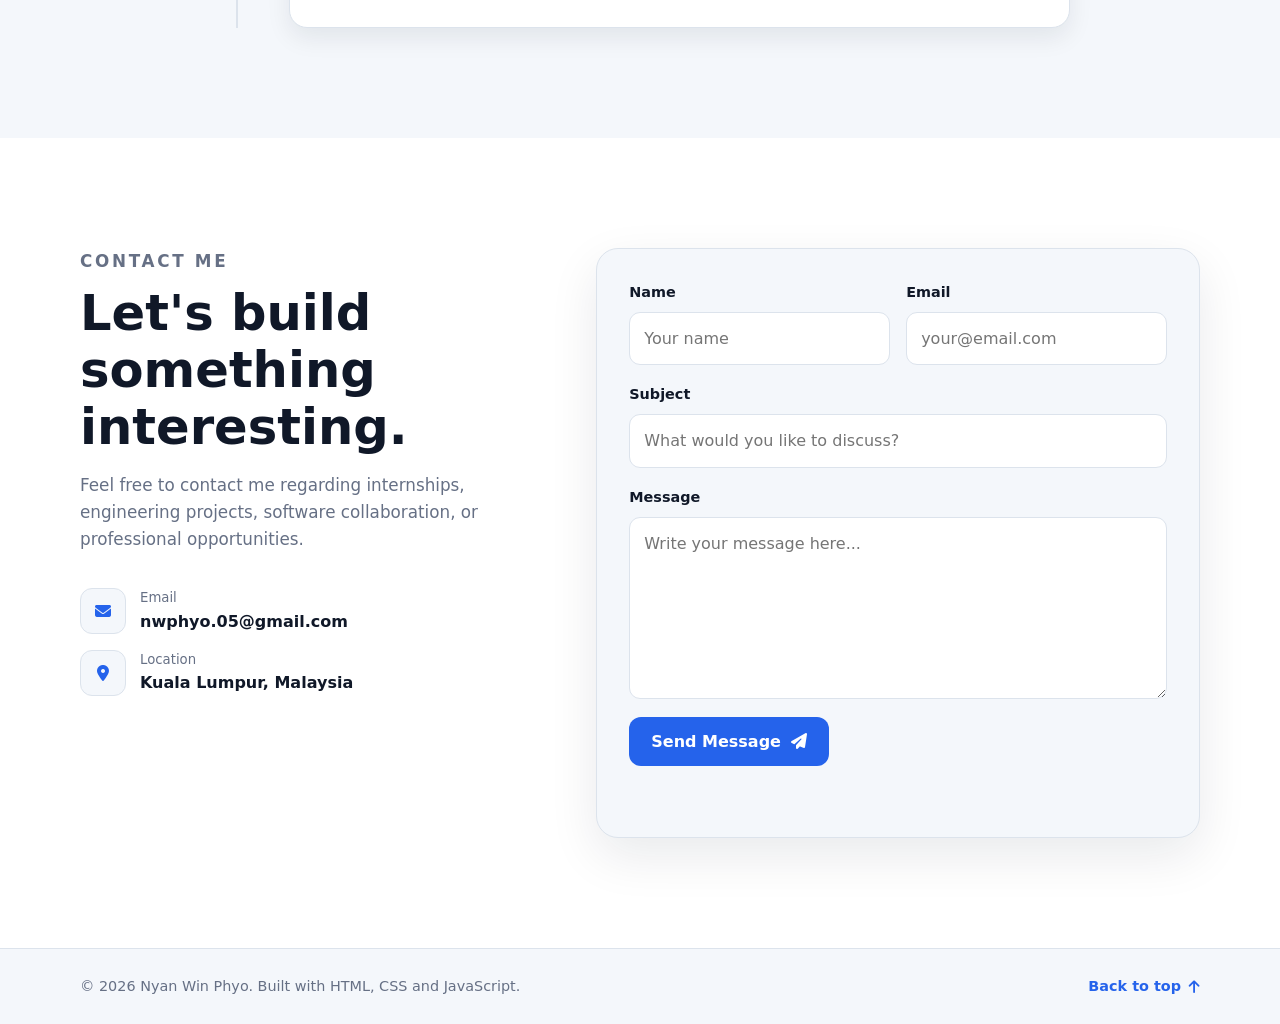
==== commit 2812d313: "clean up" ====
--- a/responsive_portfolio/index.html
+++ b/responsive_portfolio/index.html
@@ -339,11 +339,14 @@
     <section class="section projects" id="projects">
       <div class="container">
         <div class="section-heading reveal">
-          <p class="section-label">FEATURED WORK</p>
-          <h2>Projects I have worked on.</h2>
+          <p class="section-label">SELECTED PROJECTS</p>
+
+          <h2>Projects I've built and am building.</h2>
+
           <p>
-            Selected software, automation, embedded systems, cybersecurity,
-            and engineering projects that reflect the areas I actively work in.
+            A selection of completed, academic, and in-development work
+            across software, automation, embedded systems, cybersecurity,
+            and engineering.
           </p>
         </div>
 
@@ -482,30 +485,54 @@
             </div>
           </article>
 
-          <!-- Lumiouse City Guide -->
+          <!-- Pokémon Companion Platform -->
           <article class="project-card reveal" data-category="software">
-            <div class="project-image lumiouse-project">
-              <i class="fa-solid fa-map-location-dot"></i>
-              <span class="project-category">In Development</span>
+            <div class="project-image pokemon-project">
+              <i class="fa-solid fa-gamepad"></i>
+
+              <span class="project-category">
+                In Development
+              </span>
             </div>
 
             <div class="project-content">
-              <h3>Lumiouse City Guide</h3>
-              <p>
-                A new city-guide project currently in early development. Its full
-                feature set, technical architecture, and project case study will be
-                documented here as the project takes shape.
+              <h3>Pokémon Companion Platform</h3>
+
+              <p>
+                A React + TypeScript Pokémon companion app featuring a fast universal
+                Pokédex, filtering and sorting tools, and an expandable architecture
+                for game-specific guides, collection tracking, team building, and
+                battle analysis. Currently focused on Pokémon Legends: Z-A.
               </p>
 
               <div class="project-tags">
-                <span>New Project</span>
-                <span>In Development</span>
-              </div>
+                <span>React</span>
+                <span>TypeScript</span>
+                <span>Vite</span>
+                <span>Tailwind CSS</span>
+                <span>React Router</span>
+                <span>PokéAPI</span>
+              </div>
+
+              <p class="project-status project-status-live">
+                In Development • Universal Pokédex foundation complete
+              </p>
 
               <div class="project-links">
-                <span class="project-status project-status-live">Currently building</span>
-              </div>
-            </div>
+                <a href="projects/pokemon-companion.html">
+                  View Details
+                  <i class="fa-solid fa-arrow-up-right-from-square"></i>
+                </a>
+
+                <a
+                  href="YOUR_GITHUB_REPOSITORY_URL"
+                  target="_blank"
+                  rel="noopener noreferrer"
+                  aria-label="Pokémon Companion Platform GitHub repository"
+                >
+                  <i class="fa-brands fa-github"></i>
+                </a>
+</div>
           </article>
           
           <!-- Other Technical Work -->
--- a/responsive_portfolio/style.css
+++ b/responsive_portfolio/style.css
@@ -673,7 +673,7 @@
 
 .skills-grid {
   display: grid;
-  grid-template-columns: 1.15fr 0.85fr;
+  grid-template-columns: repeat(2, 1fr);
   gap: 22px;
 }
 
@@ -684,10 +684,6 @@
   background: var(--surface);
   border: 1px solid var(--border);
   box-shadow: var(--small-shadow);
-}
-
-.skill-category:first-child {
-  grid-row: span 2;
 }
 
 .skill-category-header {
@@ -790,26 +786,6 @@
   color: white;
   background: var(--primary);
   border-color: var(--primary);
-}
-
-.projects-grid {
-  display: grid;
-  grid-template-columns: repeat(2, 1fr);
-  gap: 24px;
-}
-
-.project-card {
-  border-radius: 21px;
-
-  background: var(--background);
-  border: 1px solid var(--border);
-
-  overflow: hidden;
-
-  transition:
-    transform var(--transition),
-    box-shadow var(--transition),
-    border-color var(--transition);
 }
 
 .project-card:hover {
@@ -877,7 +853,7 @@
   background: linear-gradient(145deg, #334155, #0f766e);
 }
 
-.lumiouse-project {
+.pokemon-project {
   background: linear-gradient(145deg, #4338ca, #0ea5e9);
 }
 
@@ -910,7 +886,36 @@
   font-weight: 700;
 }
 
+.projects-grid {
+  display: grid;
+  grid-template-columns: repeat(2, minmax(0, 1fr));
+  gap: 24px;
+  align-items: stretch;
+}
+
+.project-card {
+  display: flex;
+  flex-direction: column;
+  height: 100%;
+
+  border-radius: 21px;
+
+  background: var(--background);
+  border: 1px solid var(--border);
+
+  overflow: hidden;
+
+  transition:
+    transform var(--transition),
+    box-shadow var(--transition),
+    border-color var(--transition);
+}
+
 .project-content {
+  display: flex;
+  flex-direction: column;
+  flex: 1;
+
   padding: 26px;
 }
 
@@ -937,6 +942,8 @@
   align-items: center;
   justify-content: space-between;
 
+  margin-top: auto;
+
   padding-top: 18px;
   border-top: 1px solid var(--border);
 }
@@ -958,8 +965,28 @@
 
 .additional-work-list {
   display: grid;
-  gap: 18px;
-  margin: 22px 0 24px;
+  gap: 14px;
+
+  max-height: 280px;
+  overflow-y: auto;
+
+  margin: 20px 0 24px;
+  padding-right: 8px;
+
+  scrollbar-gutter: stable;
+}
+
+.additional-work-list::-webkit-scrollbar {
+  width: 6px;
+}
+
+.additional-work-list::-webkit-scrollbar-track {
+  background: transparent;
+}
+
+.additional-work-list::-webkit-scrollbar-thumb {
+  background: var(--border);
+  border-radius: 20px;
 }
 
 .additional-work-item {
@@ -1308,10 +1335,6 @@
   .skills-grid {
     grid-template-columns: 1fr;
   }
-
-  .skill-category:first-child {
-    grid-row: auto;
-  }
 }
 
 @media (max-width: 700px) {
@@ -1342,6 +1365,12 @@
     grid-template-columns: 1fr;
   }
 
+  .additional-work-list {
+    max-height: none;
+    overflow-y: visible;
+    padding-right: 0;
+  }
+
   .profile-image {
     min-height: 240px;
   }
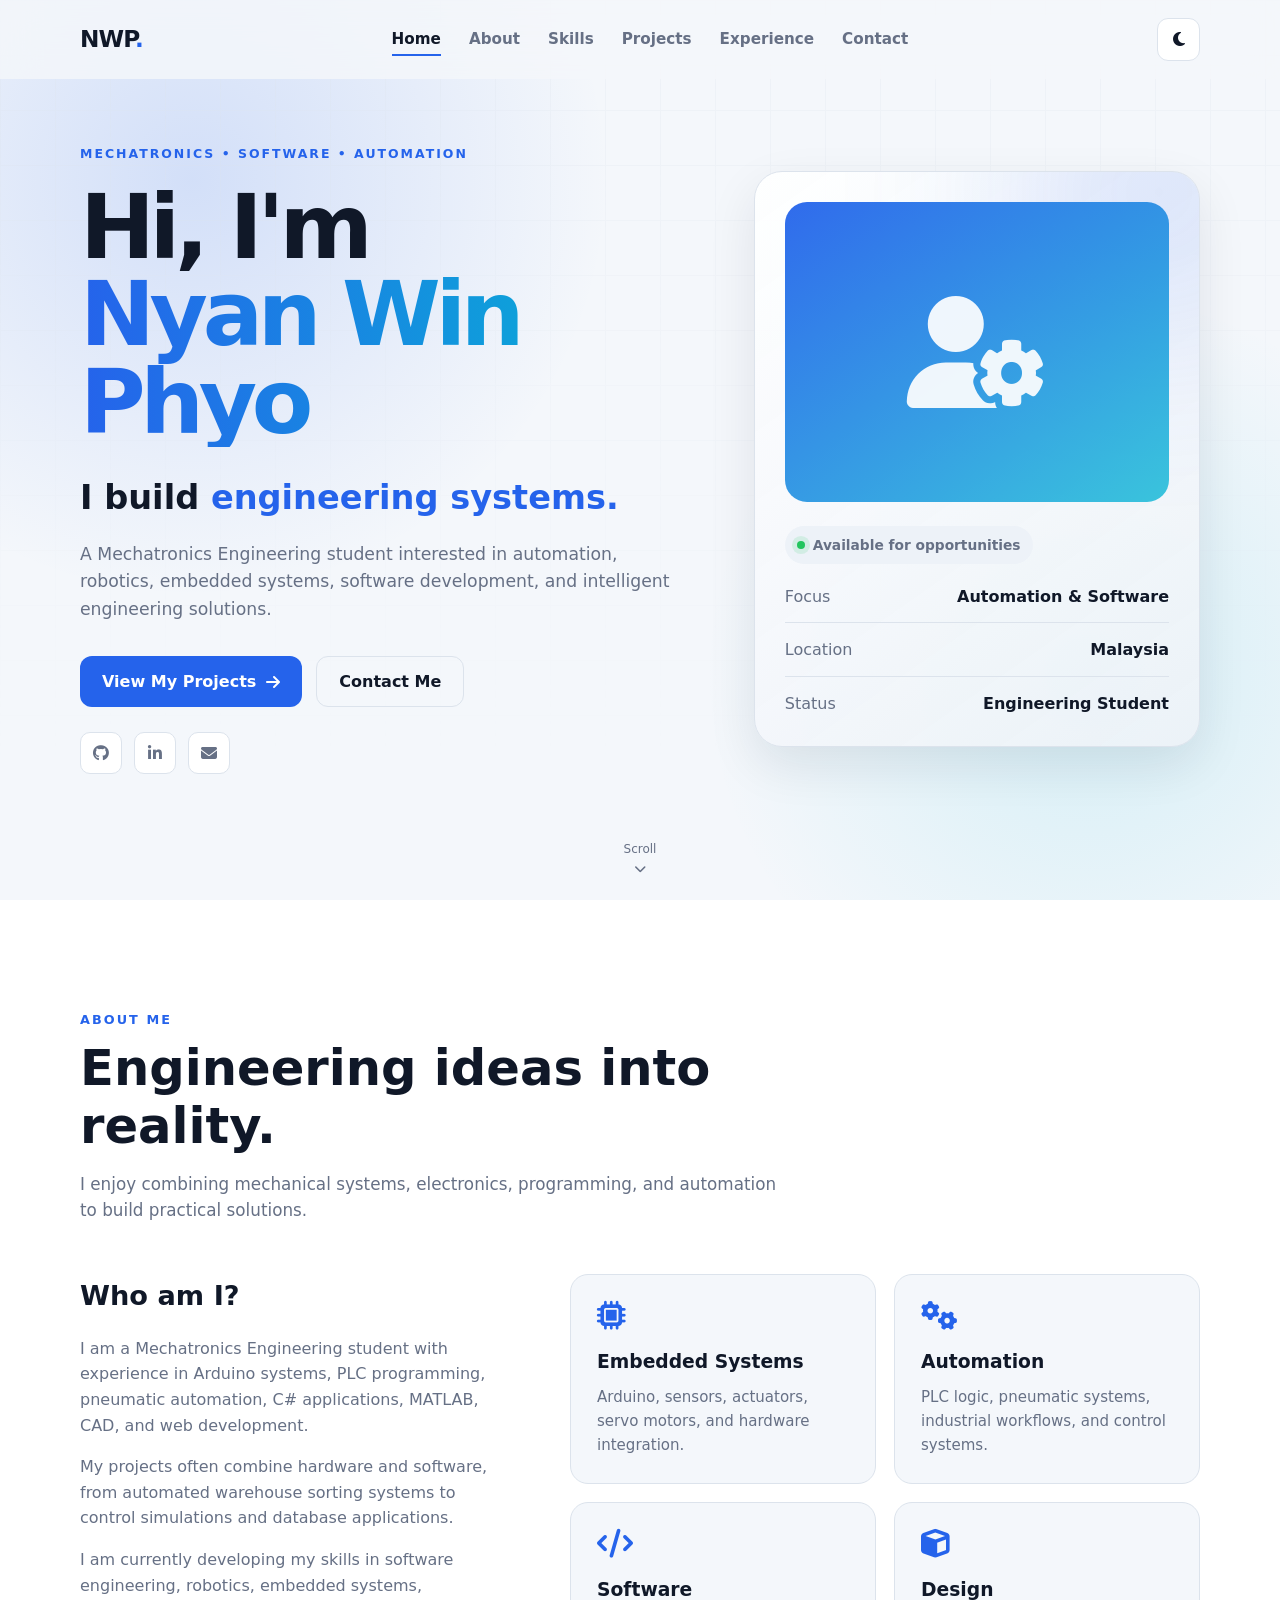
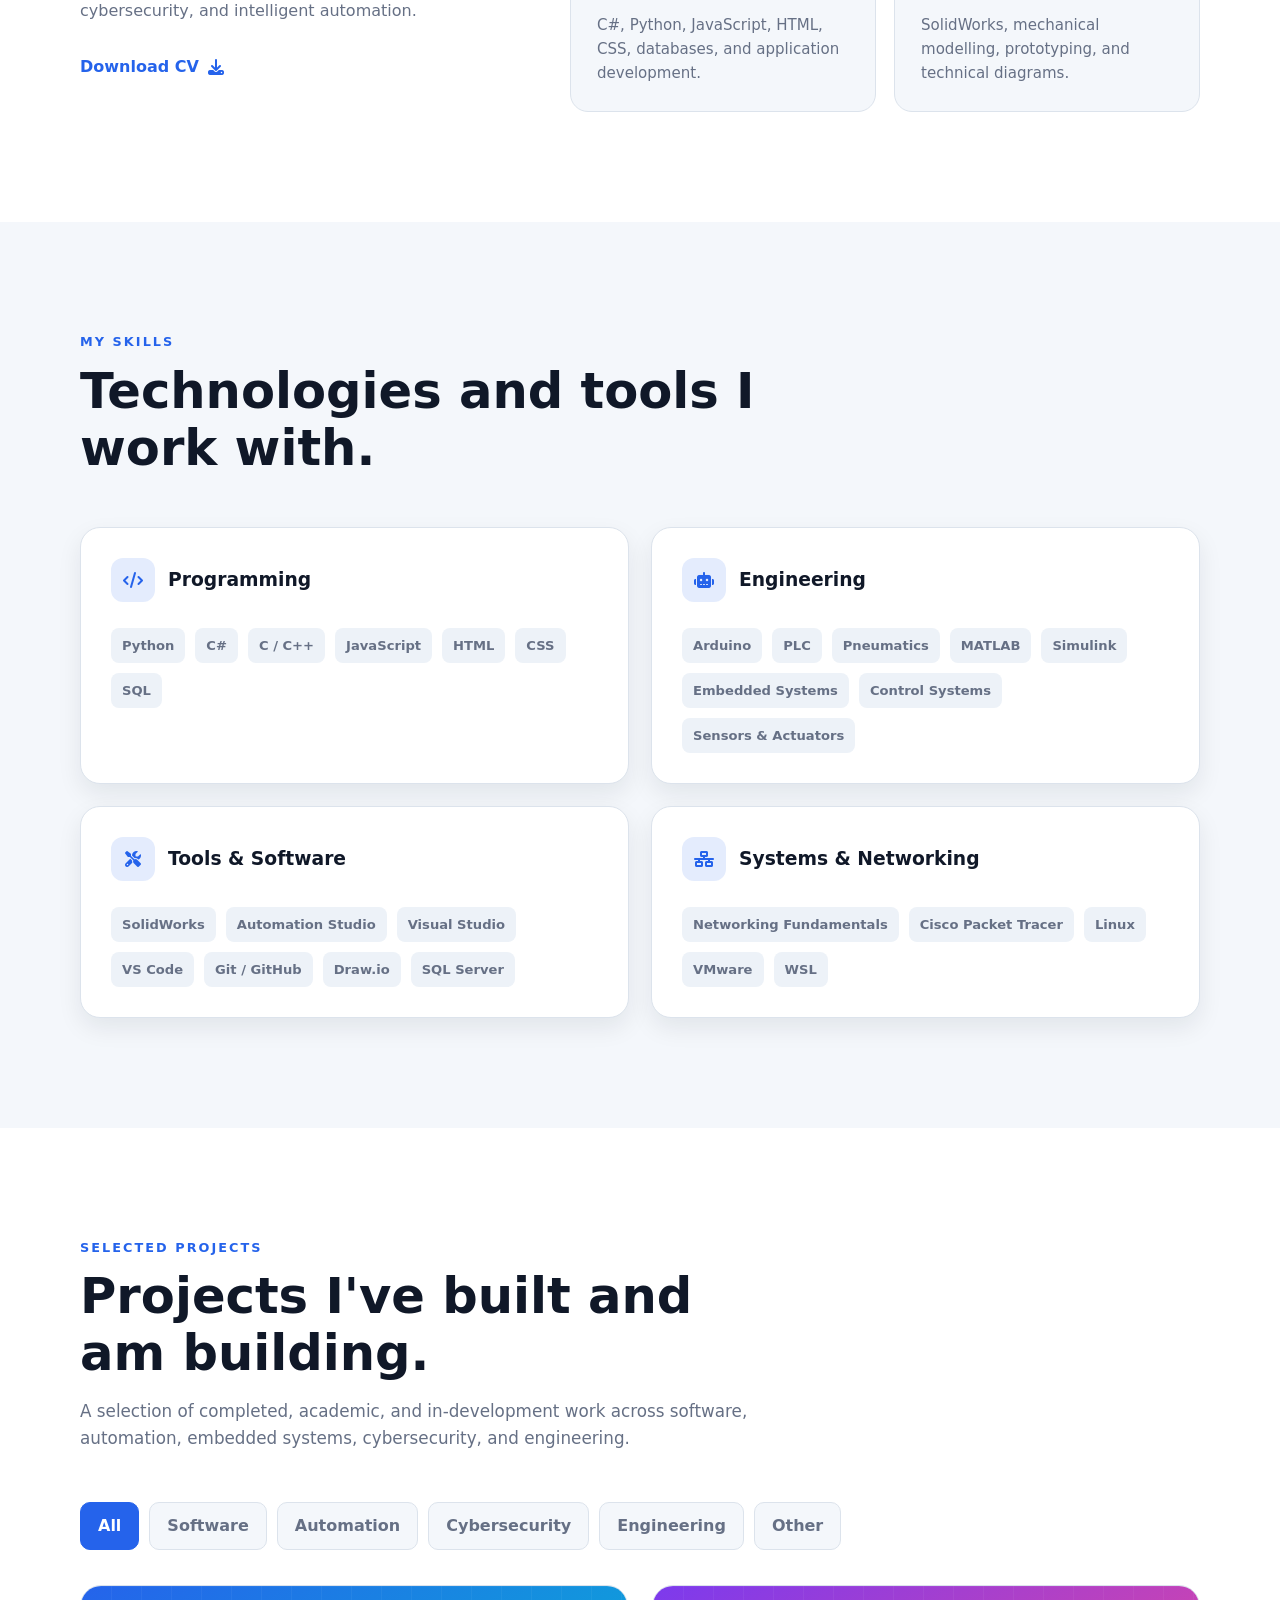
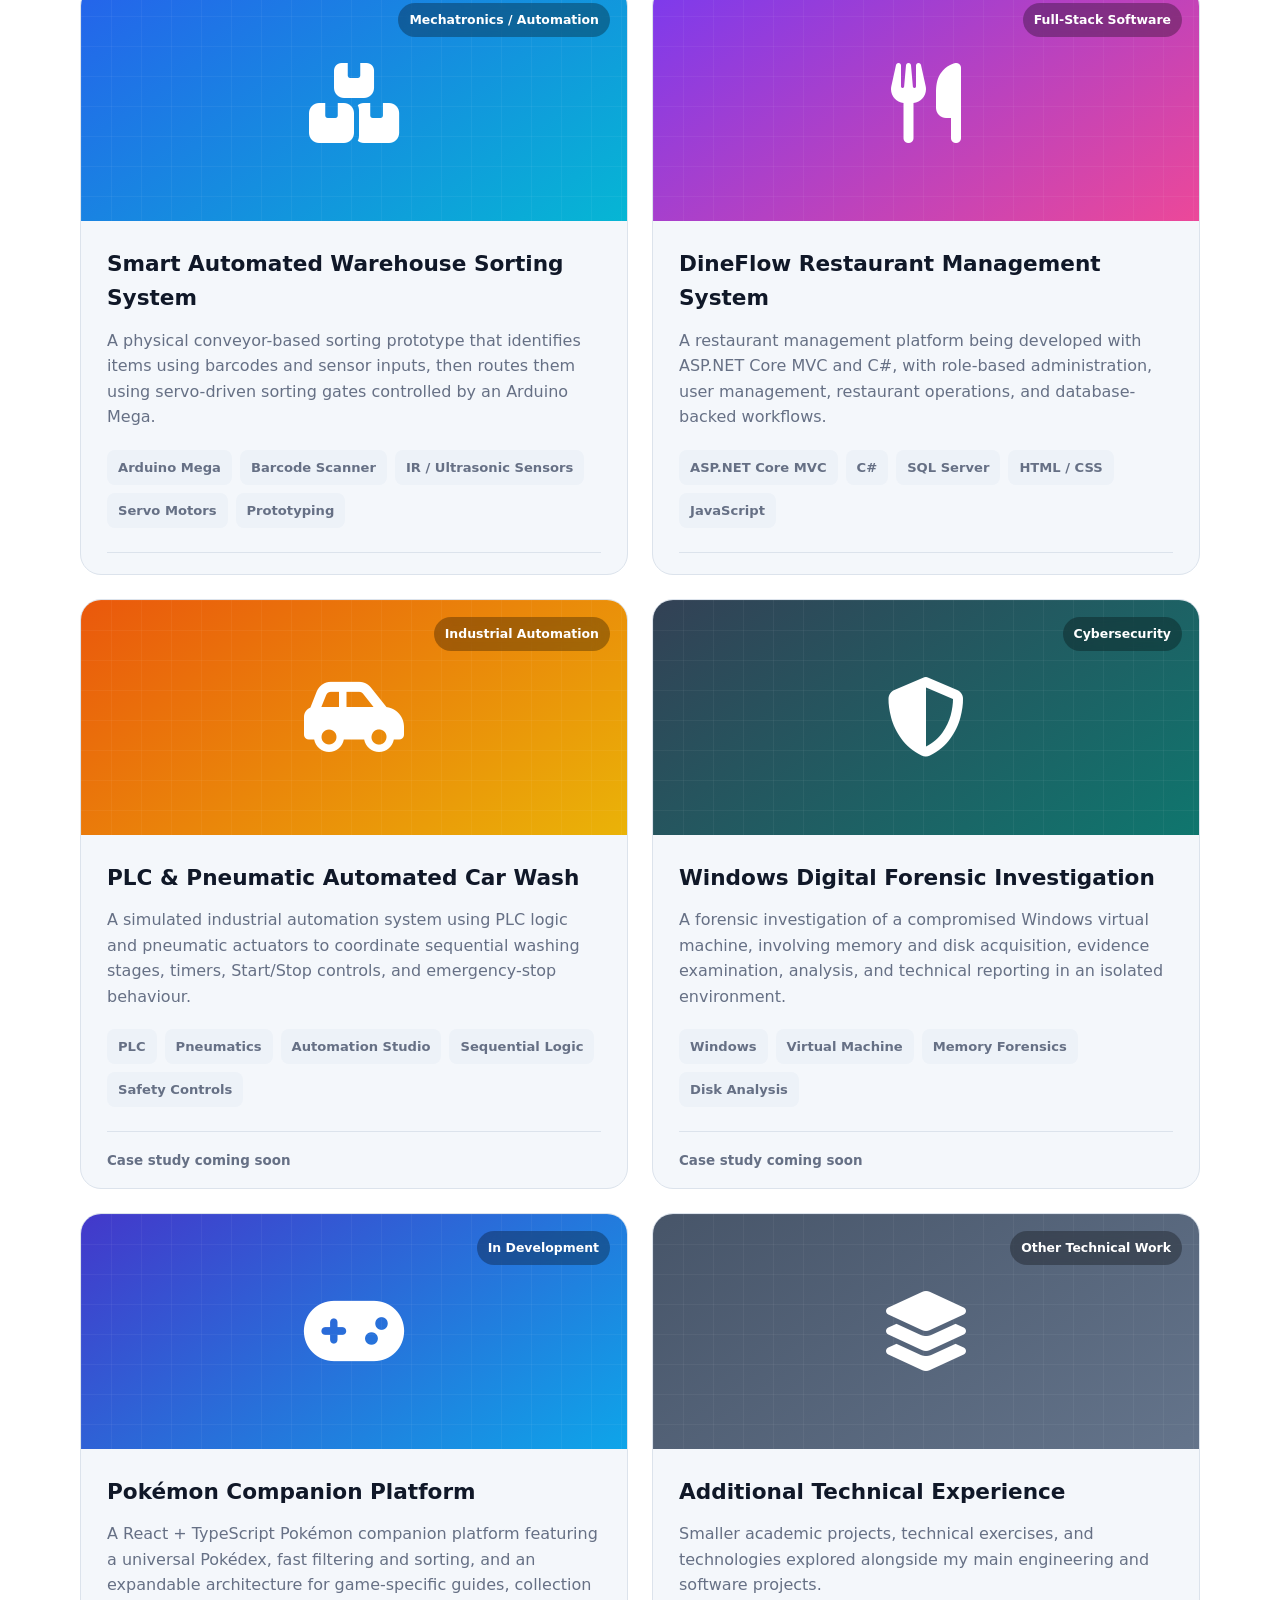
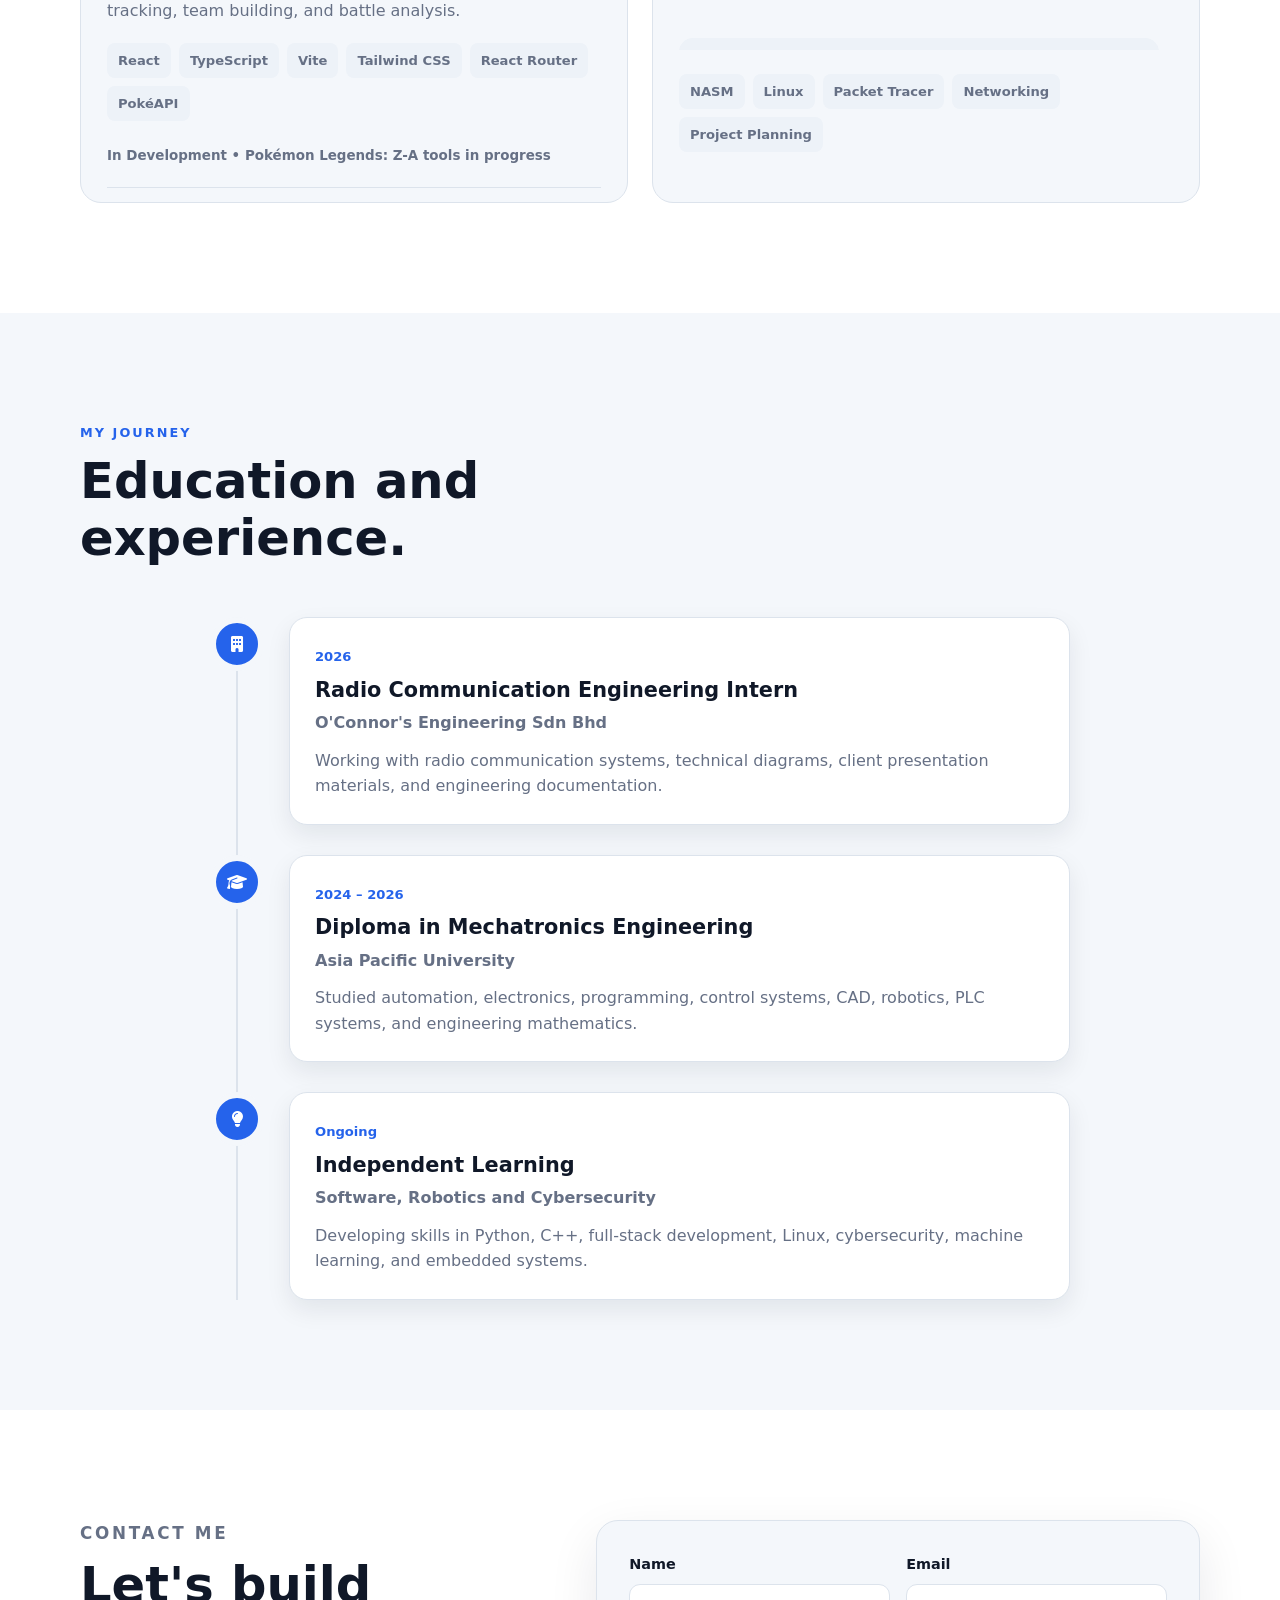
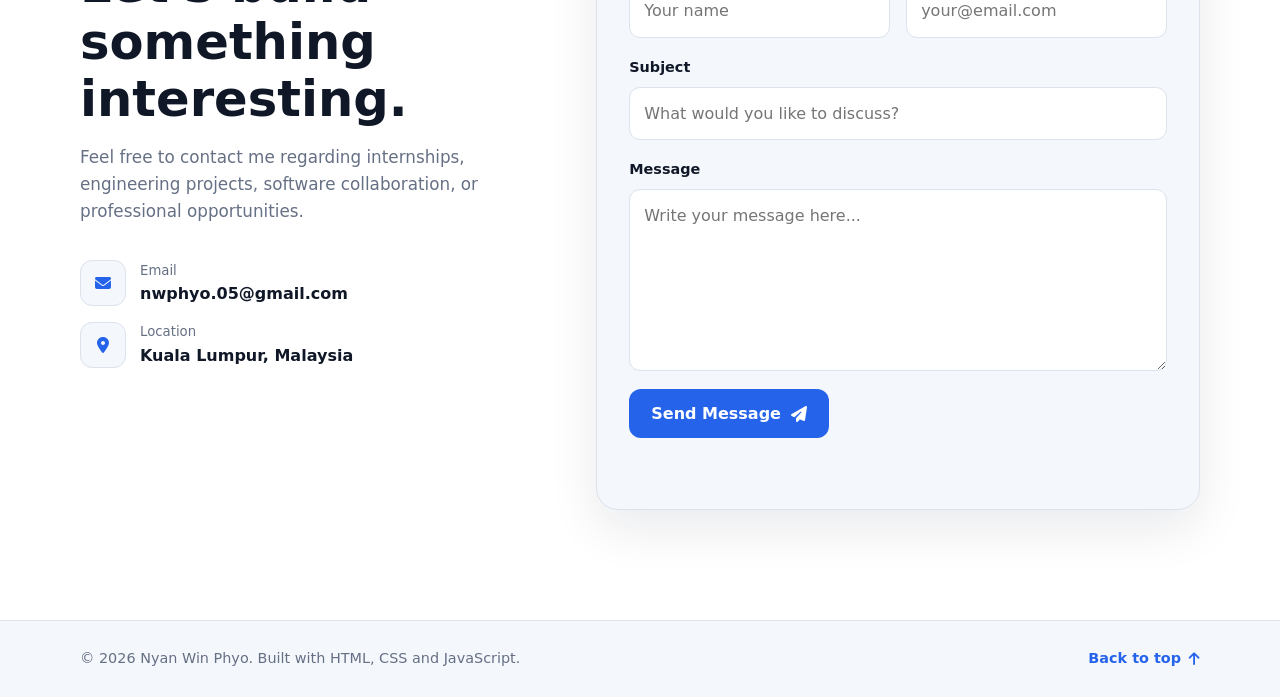
==== commit 65450773: "skill card adjustments" ====
--- a/responsive_portfolio/index.html
+++ b/responsive_portfolio/index.html
@@ -499,10 +499,10 @@
               <h3>Pokémon Companion Platform</h3>
 
               <p>
-                A React + TypeScript Pokémon companion app featuring a fast universal
-                Pokédex, filtering and sorting tools, and an expandable architecture
-                for game-specific guides, collection tracking, team building, and
-                battle analysis. Currently focused on Pokémon Legends: Z-A.
+                A React + TypeScript Pokémon companion platform featuring a universal
+                Pokédex, fast filtering and sorting, and an expandable architecture for
+                game-specific guides, collection tracking, team building, and battle
+                analysis.
               </p>
 
               <div class="project-tags">
@@ -515,7 +515,7 @@
               </div>
 
               <p class="project-status project-status-live">
-                In Development • Universal Pokédex foundation complete
+                In Development • Pokémon Legends: Z-A tools in progress
               </p>
 
               <div class="project-links">
--- a/responsive_portfolio/style.css
+++ b/responsive_portfolio/style.css
@@ -896,7 +896,8 @@
 .project-card {
   display: flex;
   flex-direction: column;
-  height: 100%;
+
+  height: 590px;
 
   border-radius: 21px;
 
@@ -916,6 +917,8 @@
   flex-direction: column;
   flex: 1;
 
+  min-height: 0;
+
   padding: 26px;
 }
 
@@ -967,7 +970,7 @@
   display: grid;
   gap: 14px;
 
-  max-height: 280px;
+  max-height: 180px;
   overflow-y: auto;
 
   margin: 20px 0 24px;
@@ -1365,6 +1368,10 @@
     grid-template-columns: 1fr;
   }
 
+  .project-card {
+    height: auto;
+  }
+
   .additional-work-list {
     max-height: none;
     overflow-y: visible;
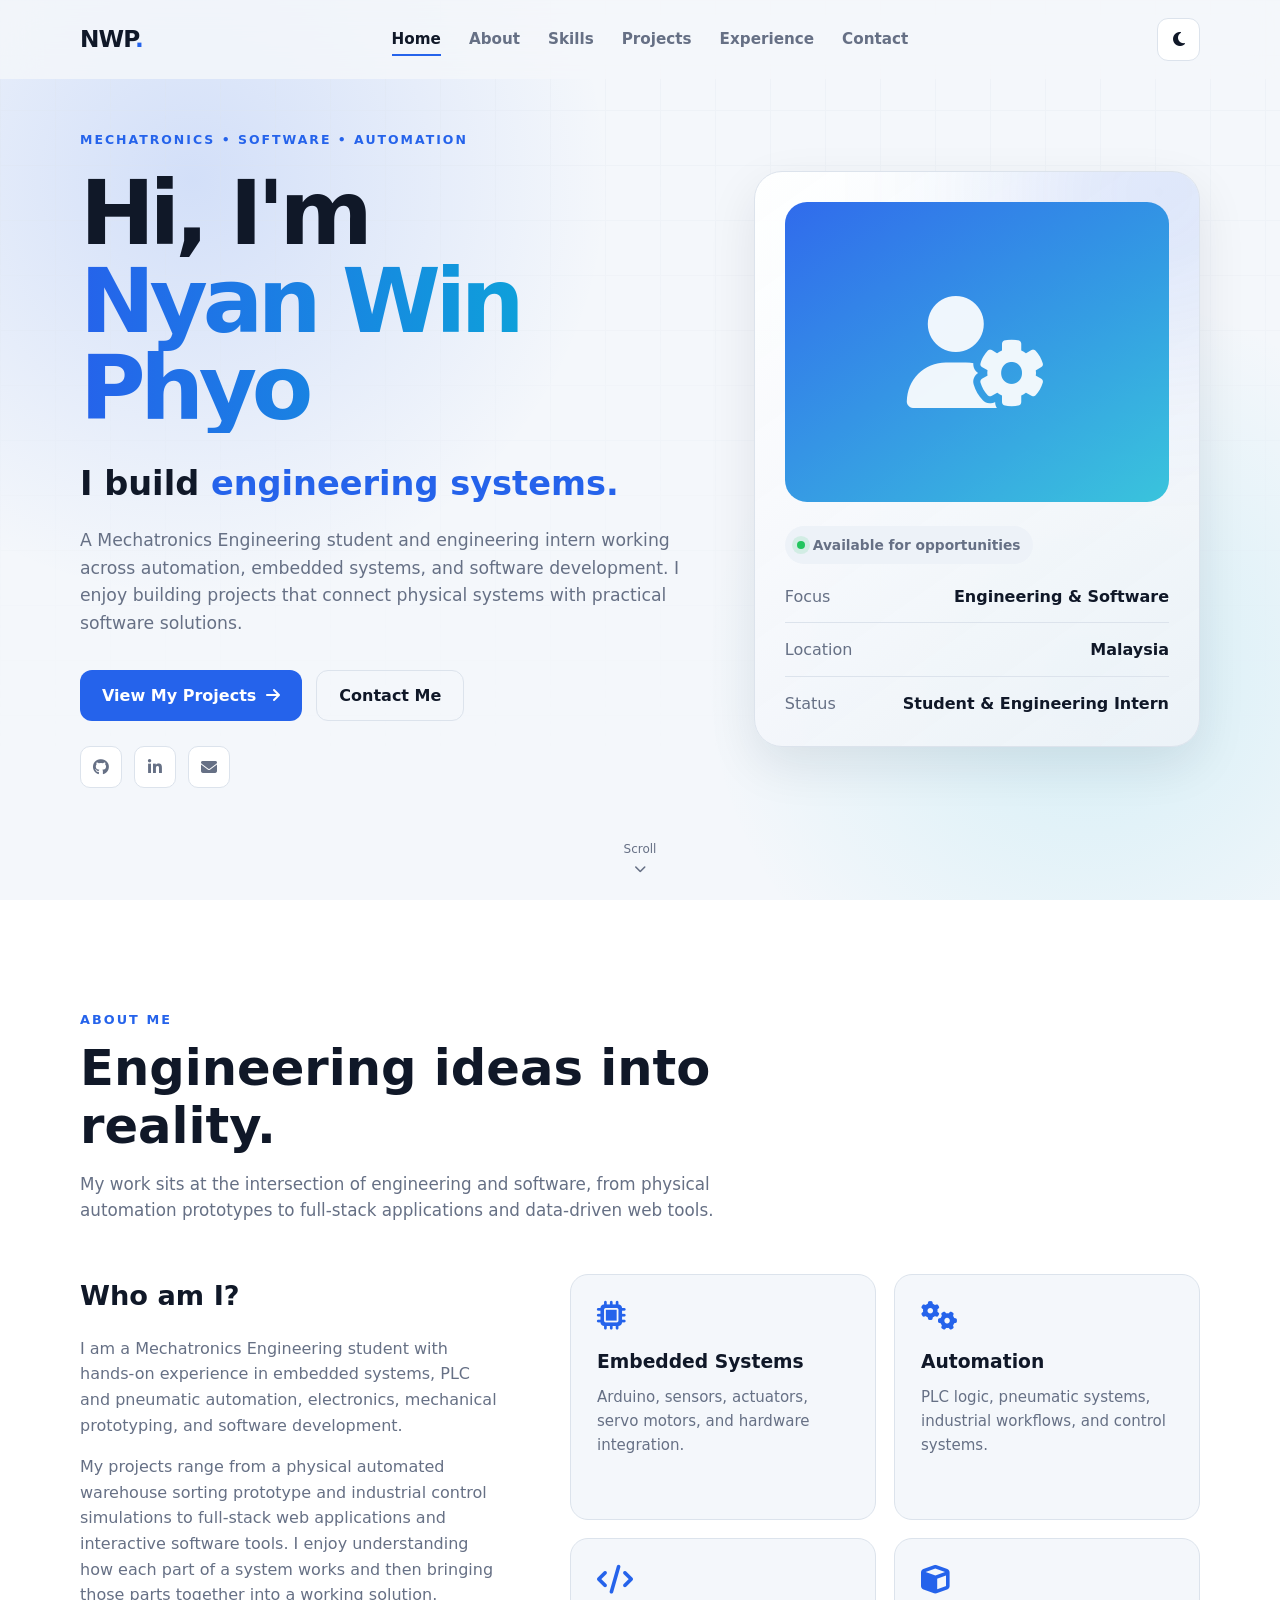
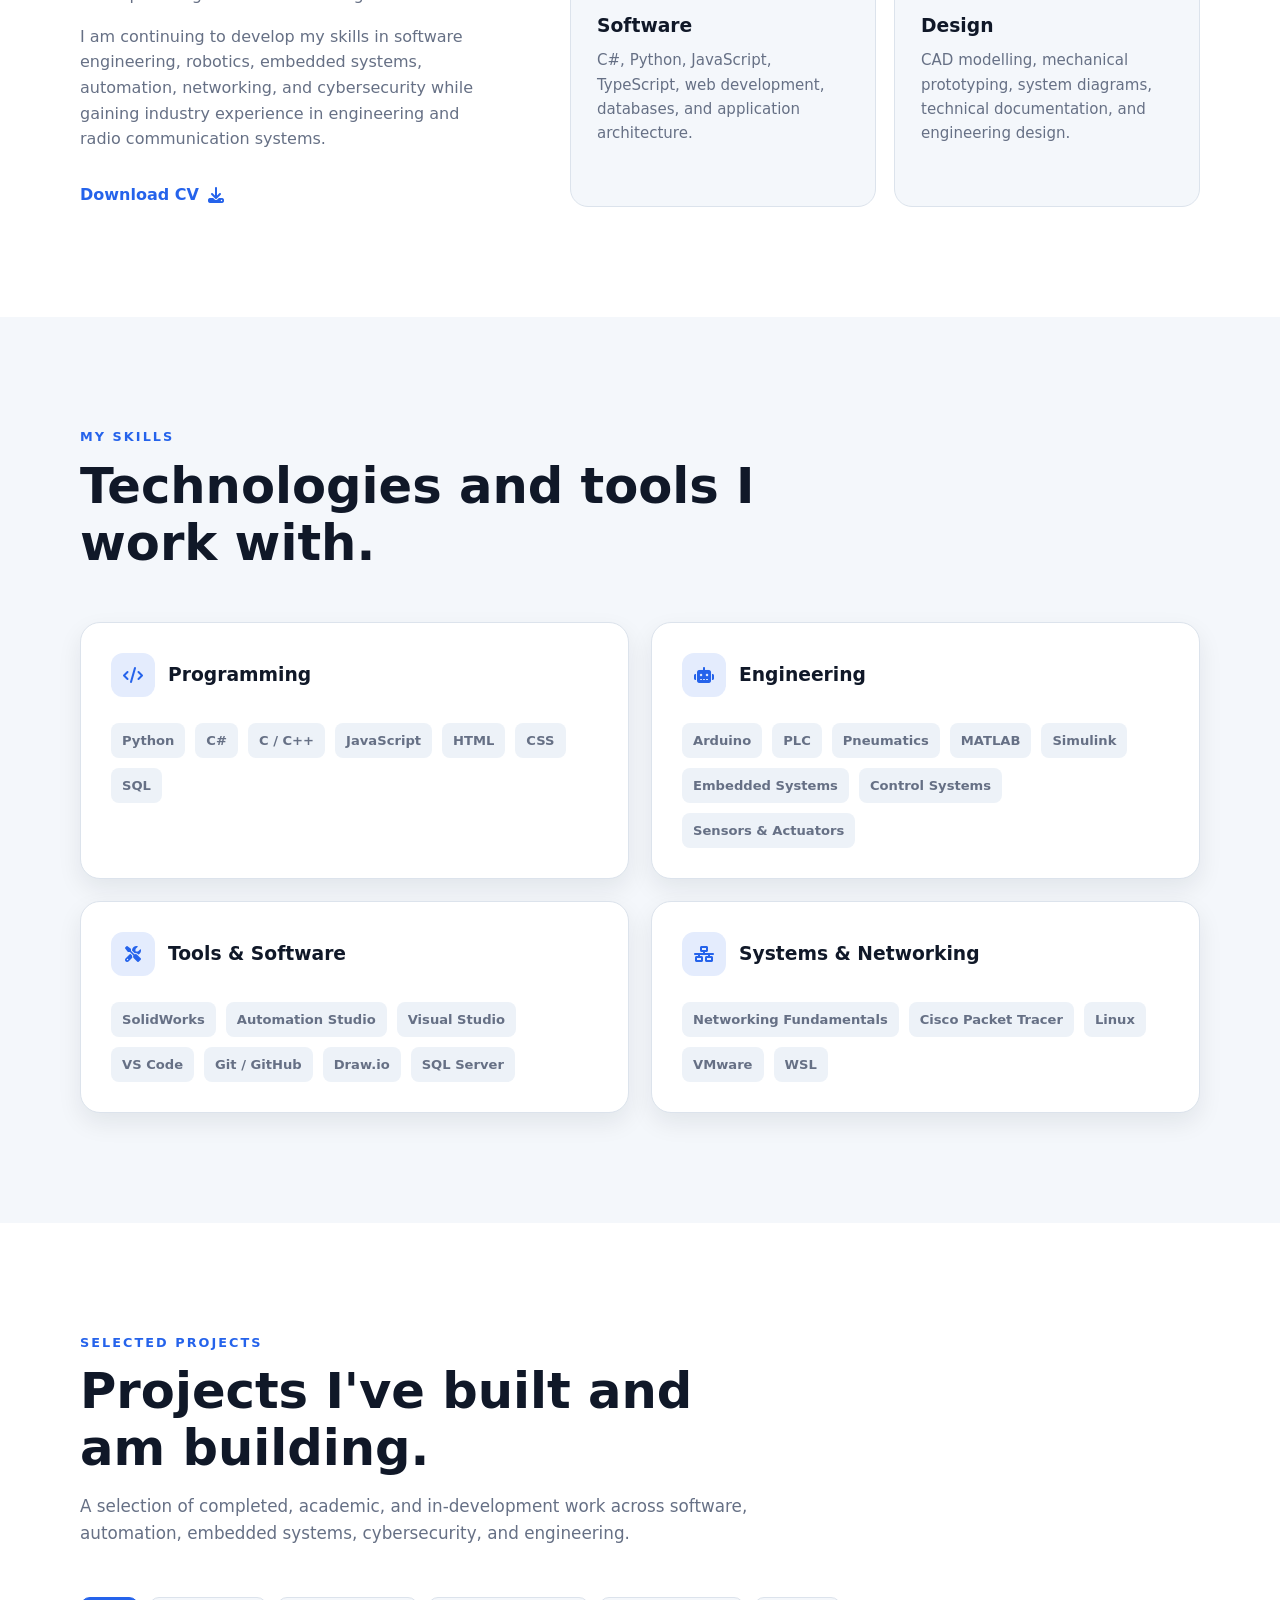
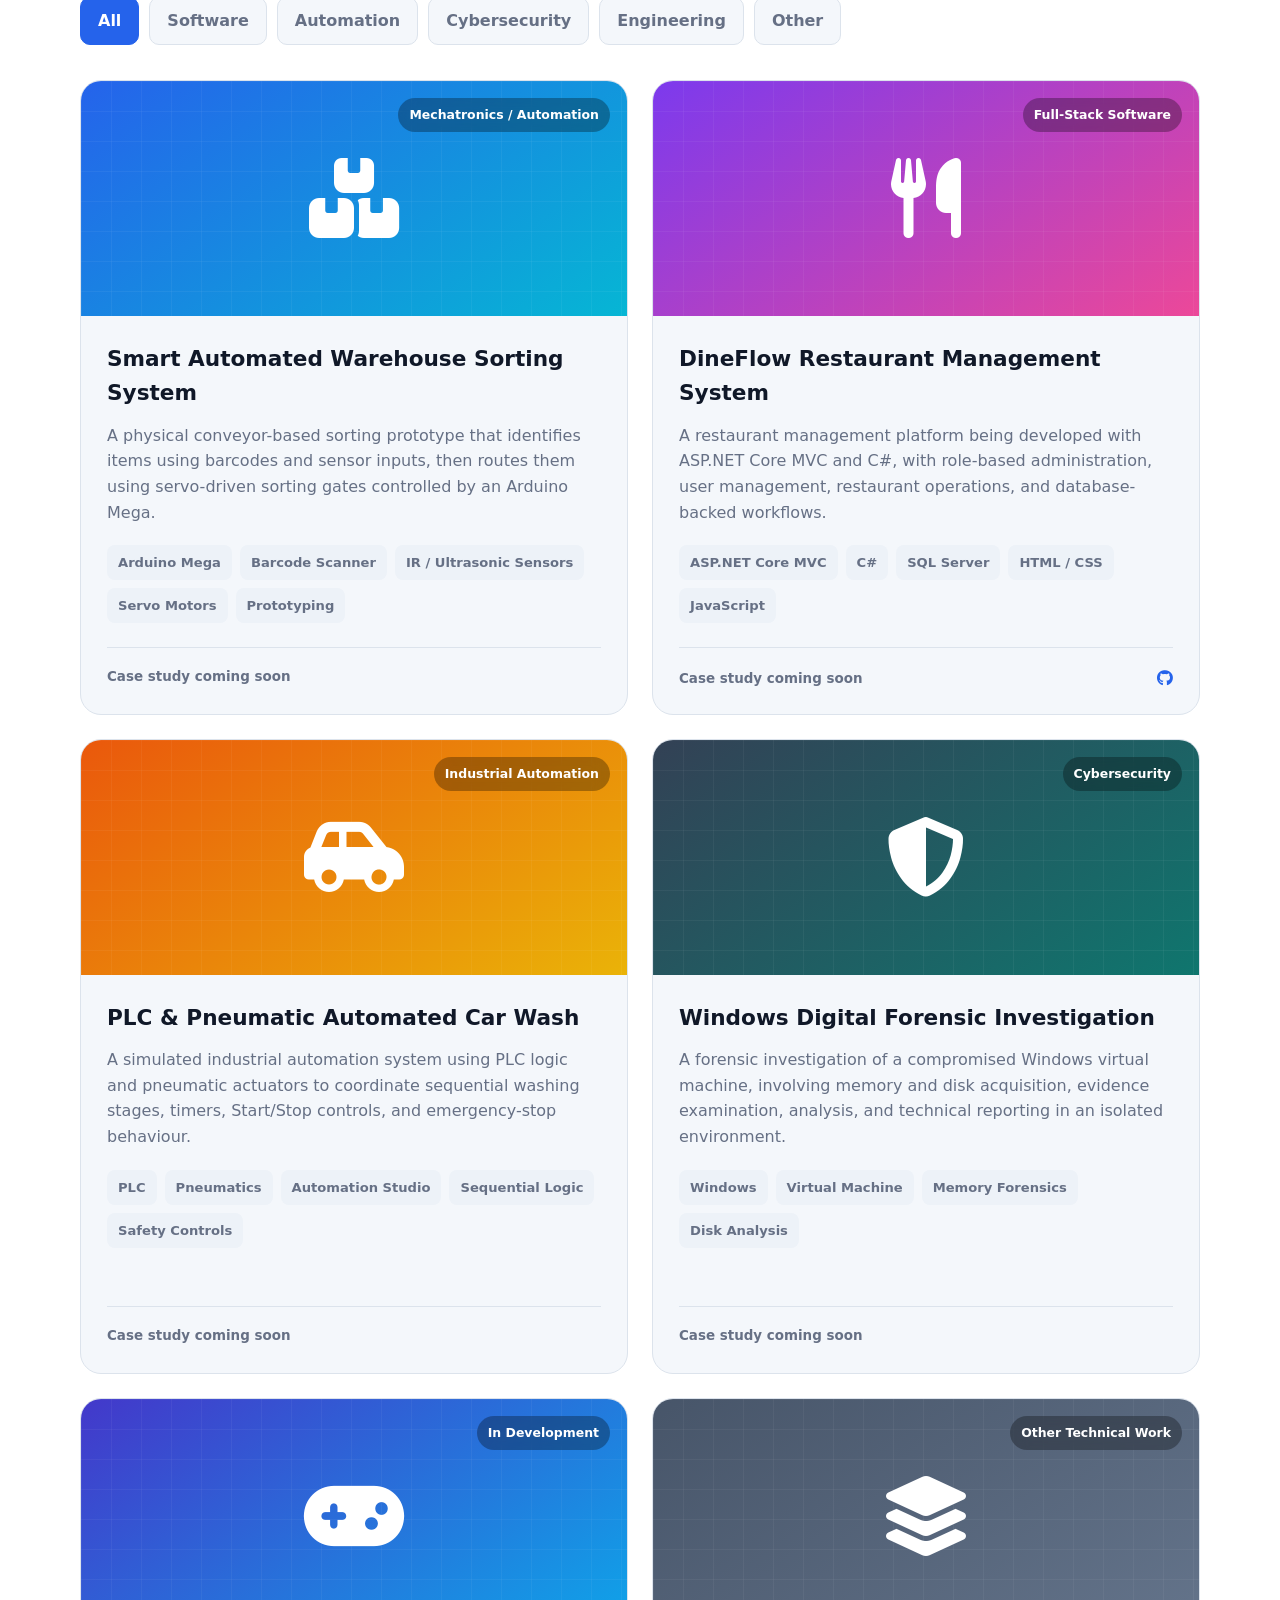
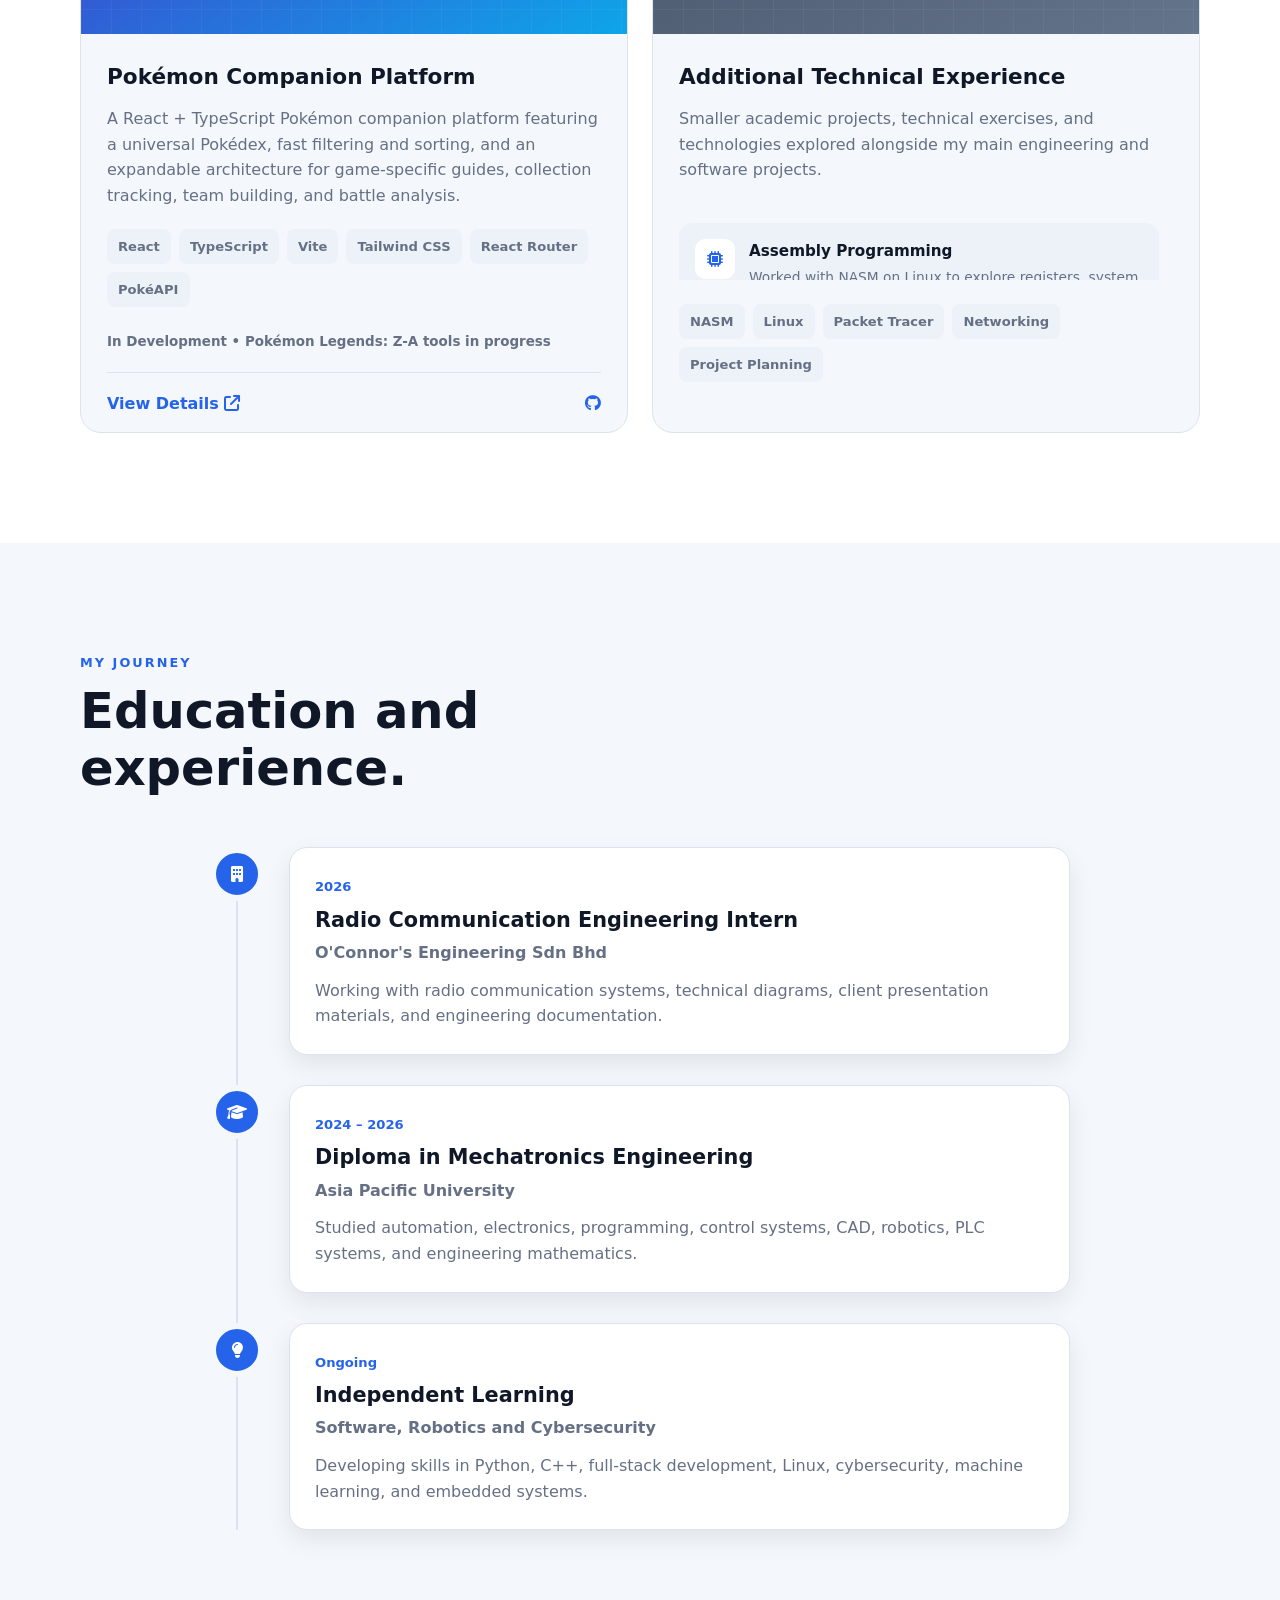
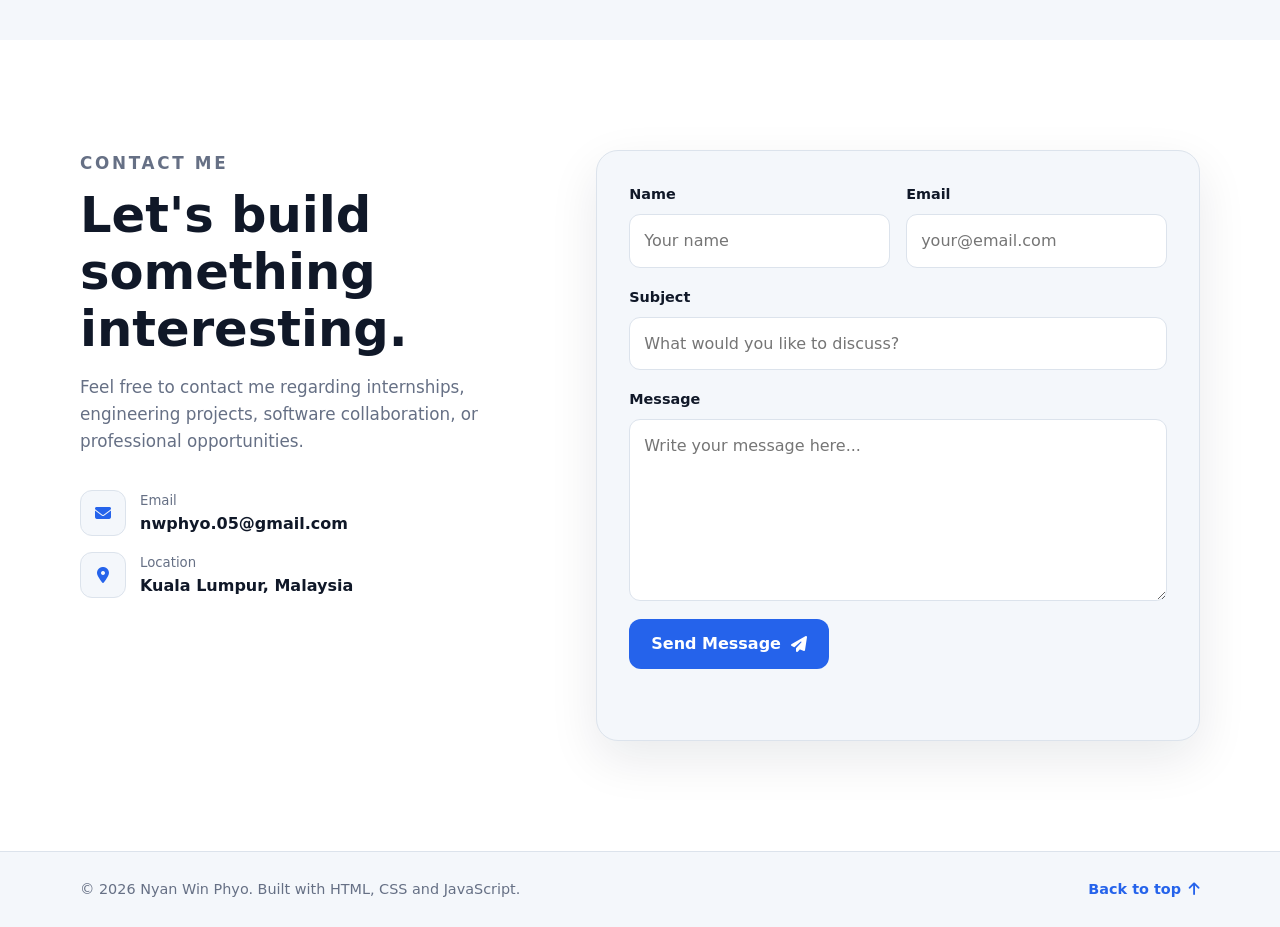
==== commit 94297f83: "visual adjustments, re-wrote descriptions, working contact me form" ====
--- a/responsive_portfolio/index.html
+++ b/responsive_portfolio/index.html
@@ -83,9 +83,10 @@
           </h2>
 
           <p class="hero-description">
-            A Mechatronics Engineering student interested in automation,
-            robotics, embedded systems, software development, and intelligent
-            engineering solutions.
+            A Mechatronics Engineering student and engineering intern working
+            across automation, embedded systems, and software development.
+            I enjoy building projects that connect physical systems with
+            practical software solutions.
           </p>
 
           <div class="hero-buttons">
@@ -146,7 +147,7 @@
             <div class="profile-info">
               <div>
                 <span>Focus</span>
-                <strong>Automation & Software</strong>
+                <strong>Engineering & Software</strong>
               </div>
 
               <div>
@@ -156,7 +157,7 @@
 
               <div>
                 <span>Status</span>
-                <strong>Engineering Student</strong>
+                <strong>Student & Engineering Intern</strong>
               </div>
             </div>
           </div>
@@ -176,8 +177,9 @@
           <p class="section-label">ABOUT ME</p>
           <h2>Engineering ideas into reality.</h2>
           <p>
-            I enjoy combining mechanical systems, electronics, programming,
-            and automation to build practical solutions.
+            My work sits at the intersection of engineering and software,
+            from physical automation prototypes to full-stack applications
+            and data-driven web tools.
           </p>
         </div>
 
@@ -186,21 +188,24 @@
             <h3>Who am I?</h3>
 
             <p>
-              I am a Mechatronics Engineering student with experience in
-              Arduino systems, PLC programming, pneumatic automation,
-              C# applications, MATLAB, CAD, and web development.
+              I am a Mechatronics Engineering student with hands-on experience
+              in embedded systems, PLC and pneumatic automation, electronics,
+              mechanical prototyping, and software development.
             </p>
 
             <p>
-              My projects often combine hardware and software, from automated
-              warehouse sorting systems to control simulations and database
-              applications.
+              My projects range from a physical automated warehouse sorting
+              prototype and industrial control simulations to full-stack web
+              applications and interactive software tools. I enjoy understanding
+              how each part of a system works and then bringing those parts
+              together into a working solution.
             </p>
 
             <p>
-              I am currently developing my skills in software engineering,
-              robotics, embedded systems, cybersecurity, and intelligent
-              automation.
+              I am continuing to develop my skills in software engineering,
+              robotics, embedded systems, automation, networking, and
+              cybersecurity while gaining industry experience in engineering
+              and radio communication systems.
             </p>
 
             <a
@@ -237,8 +242,8 @@
               <i class="fa-solid fa-code"></i>
               <h3>Software</h3>
               <p>
-                C#, Python, JavaScript, HTML, CSS, databases, and application
-                development.
+                C#, Python, JavaScript, TypeScript, web development,
+                databases, and application architecture.
               </p>
             </article>
 
@@ -246,8 +251,8 @@
               <i class="fa-solid fa-cube"></i>
               <h3>Design</h3>
               <p>
-                SolidWorks, mechanical modelling, prototyping, and technical
-                diagrams.
+                CAD modelling, mechanical prototyping, system diagrams,
+                technical documentation, and engineering design.
               </p>
             </article>
           </div>
@@ -532,7 +537,7 @@
                 >
                   <i class="fa-brands fa-github"></i>
                 </a>
-</div>
+              </div>
           </article>
           
           <!-- Other Technical Work -->
@@ -705,14 +710,22 @@
           </div>
         </div>
 
-        <form class="contact-form reveal" id="contactForm">
+        <form
+          class="contact-form reveal"
+          id="contactForm"
+          action="https://formspree.io/f/myezyqzn"
+          method="POST"
+        >
+          
           <div class="form-row">
             <div class="form-group">
               <label for="name">Name</label>
               <input
                 type="text"
                 id="name"
+                name="name"
                 placeholder="Your name"
+                autocomplete="name"
                 required
               >
             </div>
@@ -722,7 +735,9 @@
               <input
                 type="email"
                 id="email"
+                name="email"
                 placeholder="your@email.com"
+                autocomplete="email"
                 required
               >
             </div>
@@ -733,6 +748,7 @@
             <input
               type="text"
               id="subject"
+              name="subject"
               placeholder="What would you like to discuss?"
               required
             >
@@ -742,6 +758,7 @@
             <label for="message">Message</label>
             <textarea
               id="message"
+              name="message"
               rows="6"
               placeholder="Write your message here..."
               required
--- a/responsive_portfolio/style.css
+++ b/responsive_portfolio/style.css
@@ -897,7 +897,7 @@
   display: flex;
   flex-direction: column;
 
-  height: 590px;
+  height: 635px;
 
   border-radius: 21px;
 
@@ -1219,6 +1219,20 @@
   font-weight: 650;
 }
 
+.form-success {
+  color: #16a34a;
+}
+
+.form-error {
+  color: #dc2626;
+}
+
+.contact-form button:disabled {
+  opacity: 0.7;
+  cursor: not-allowed;
+  transform: none;
+}
+
 /* =========================
    FOOTER
 ========================= */
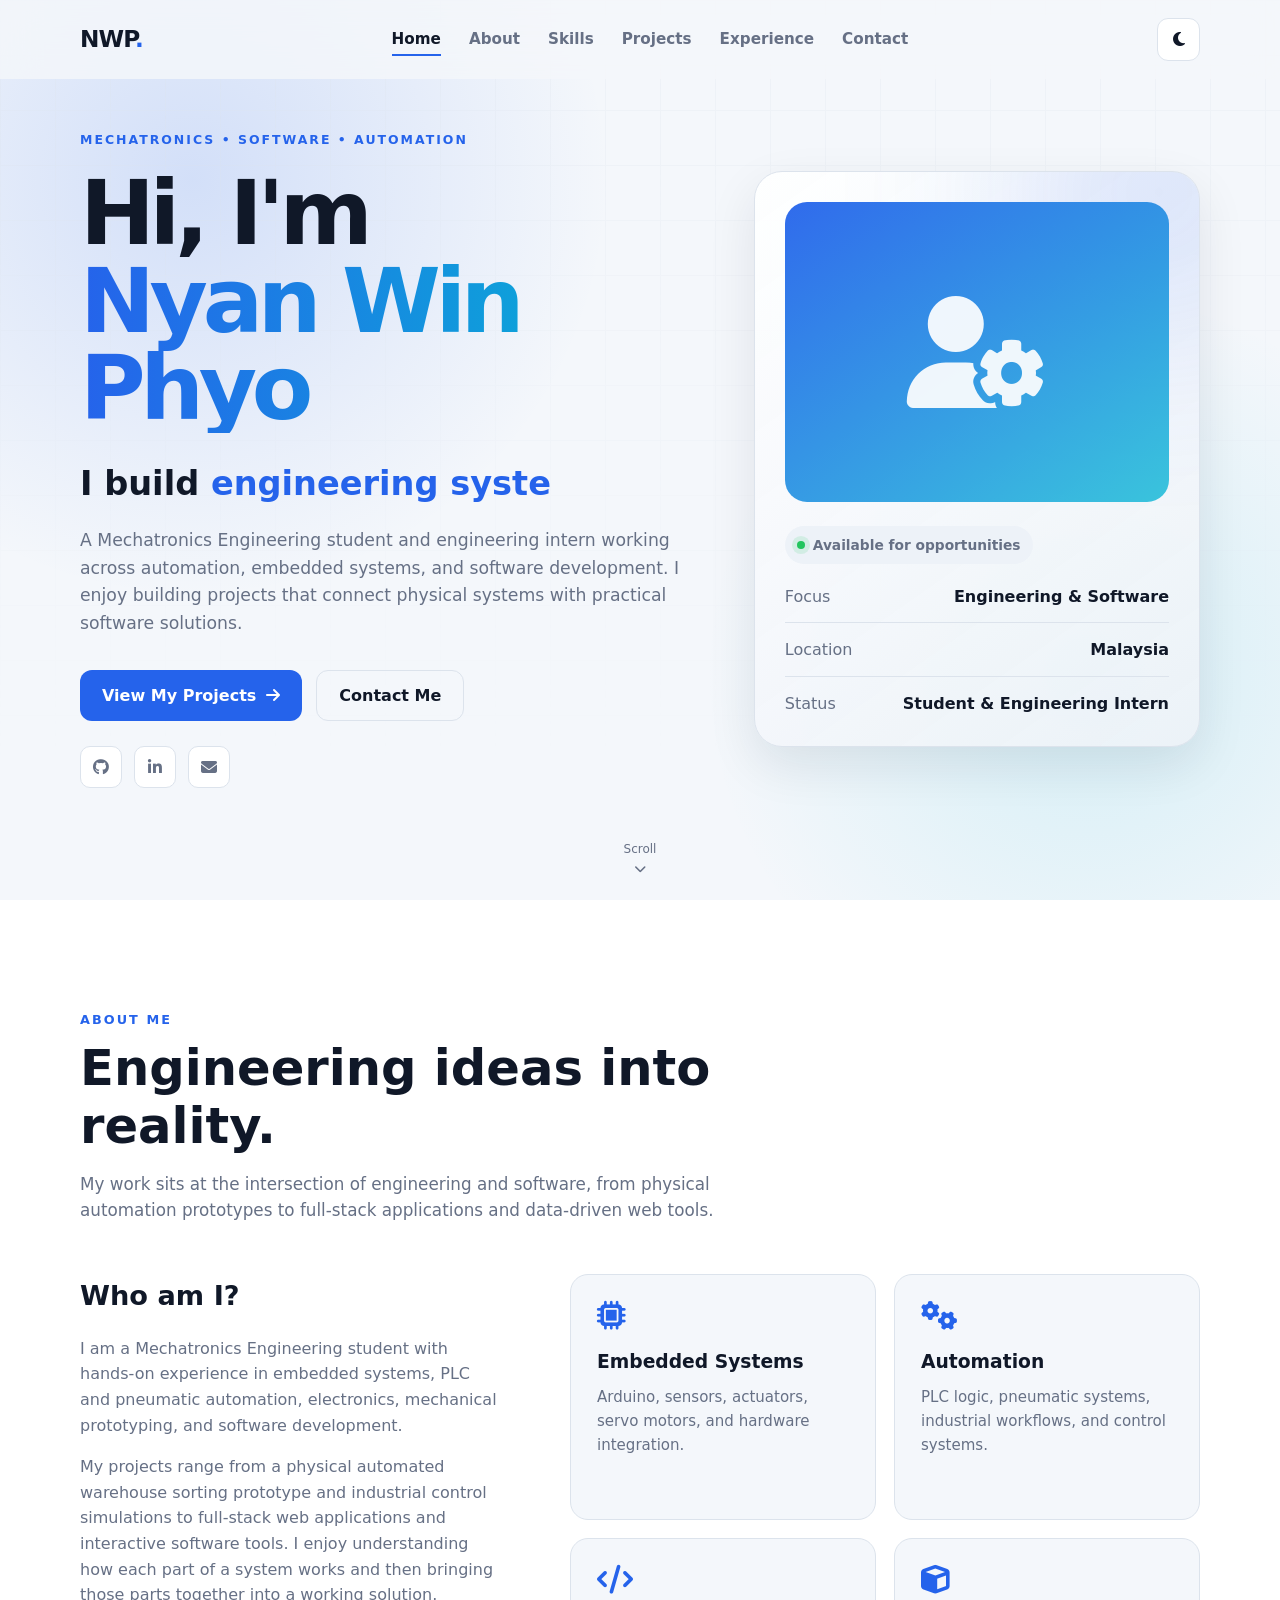
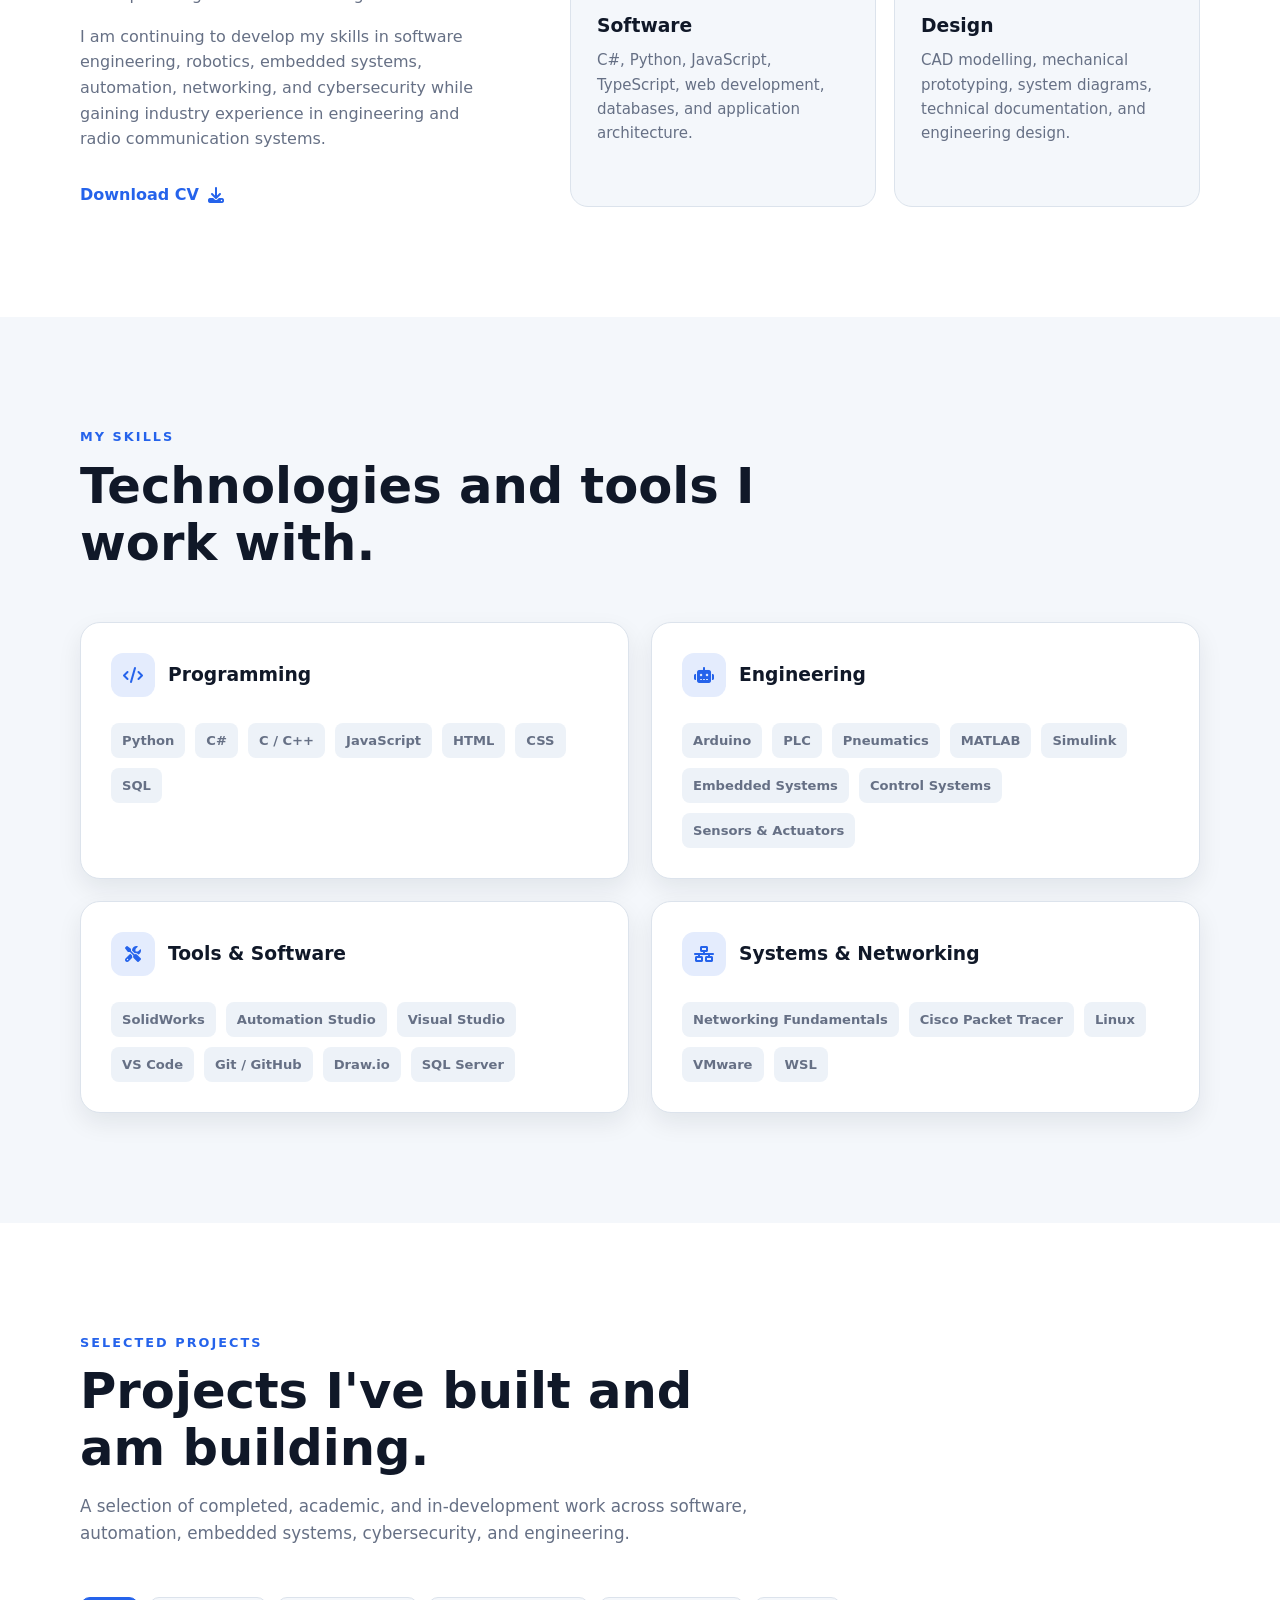
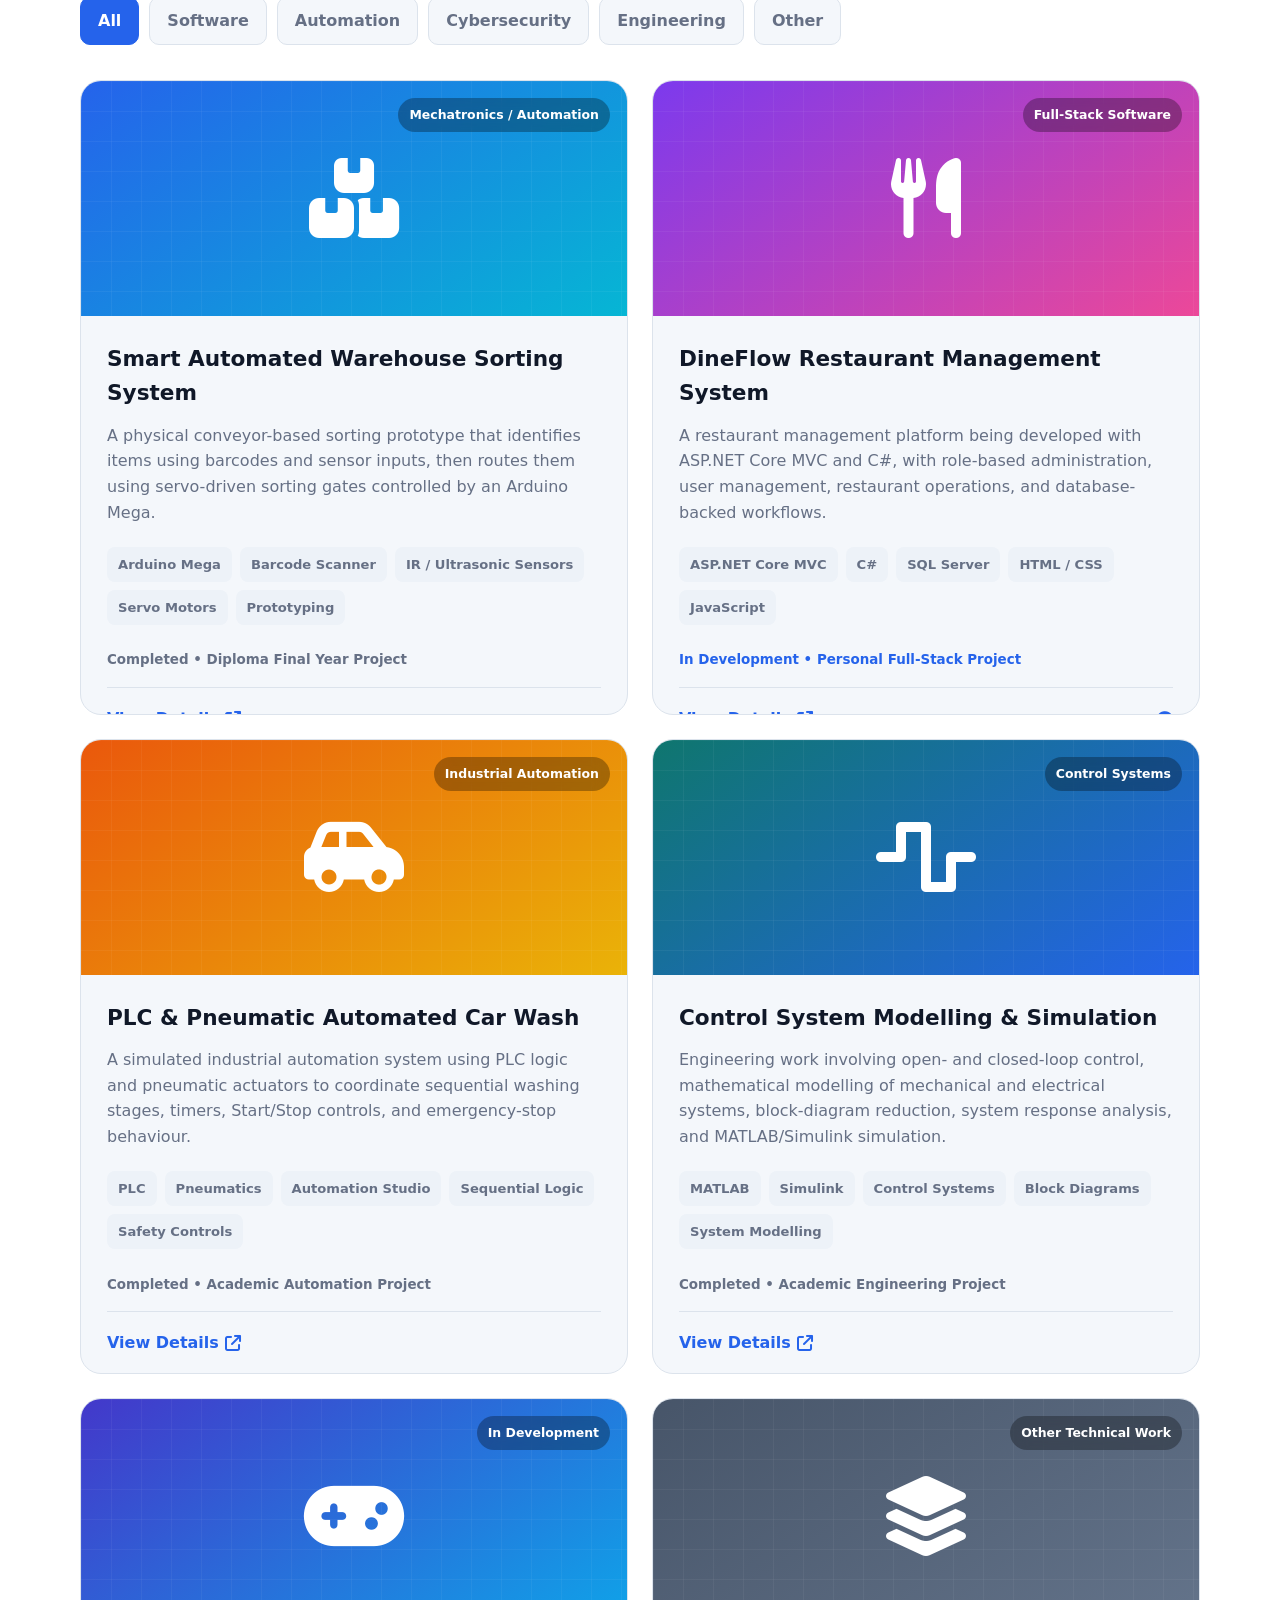
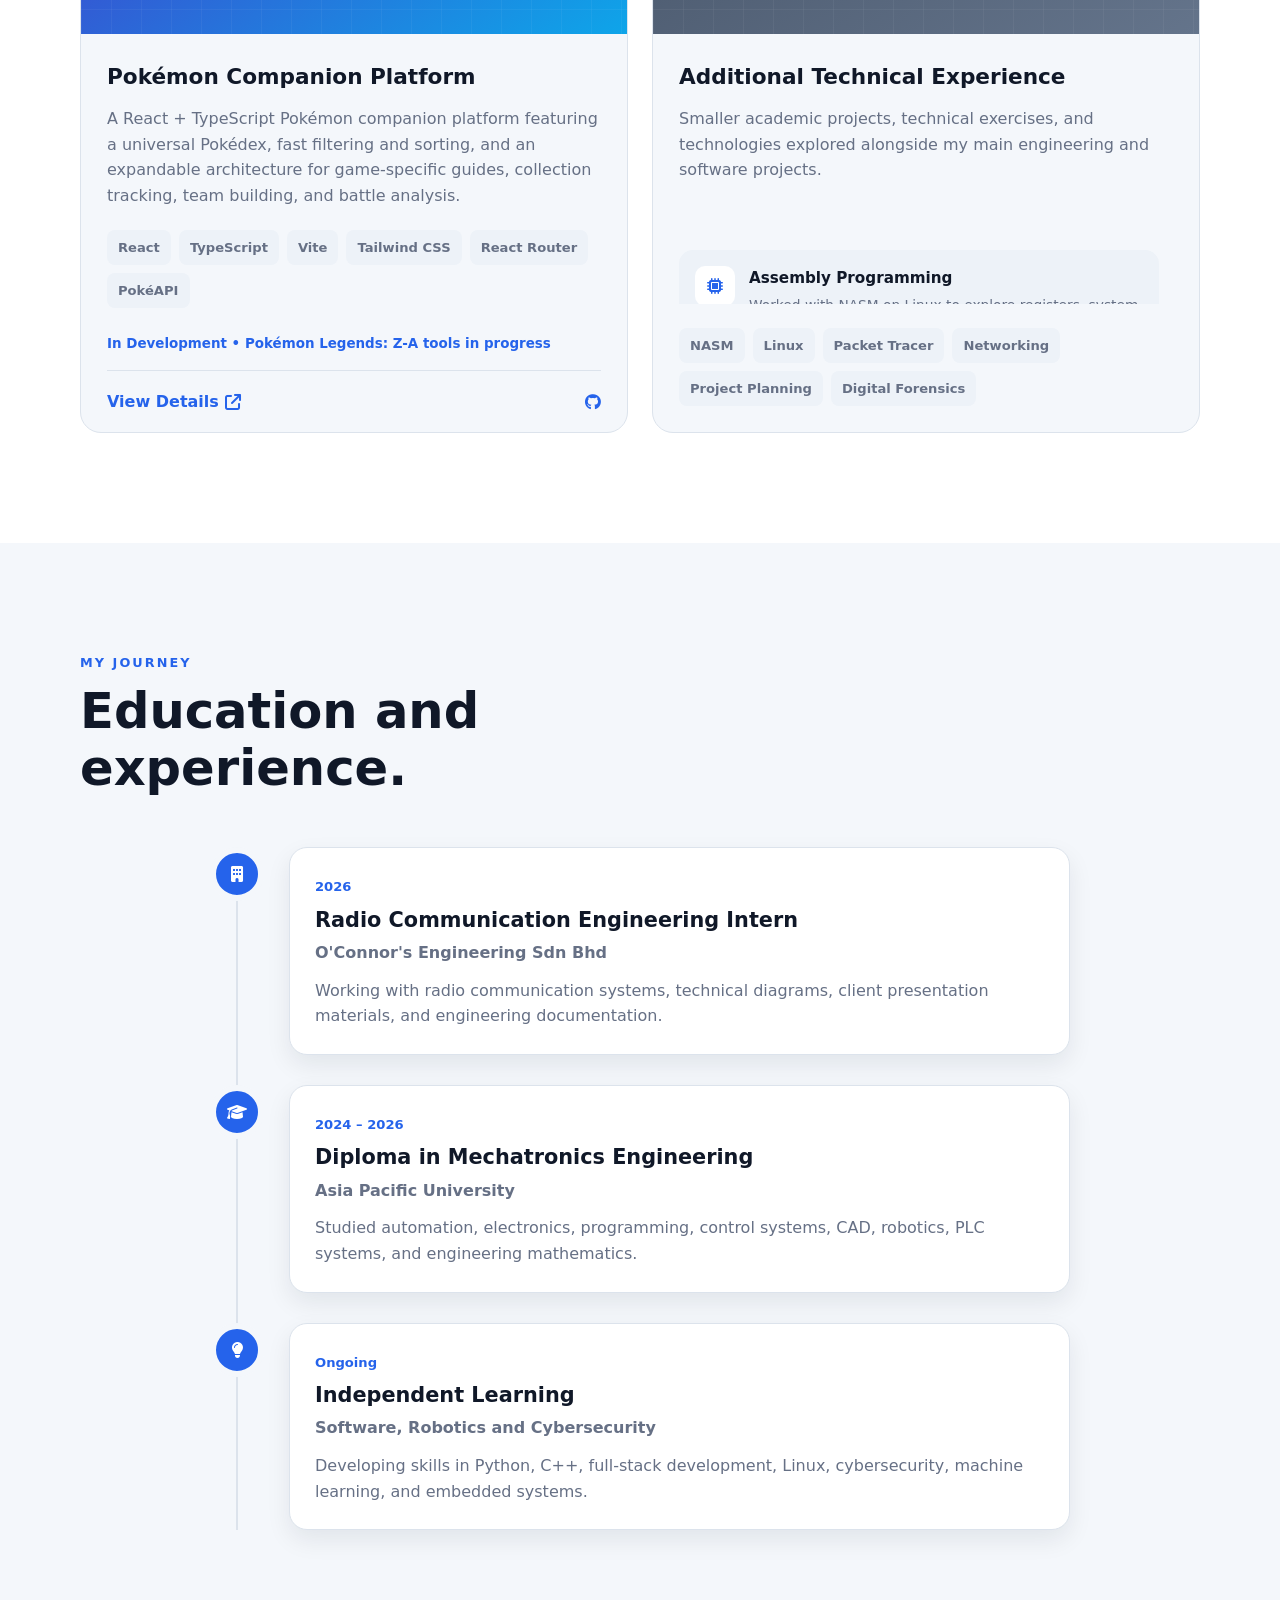
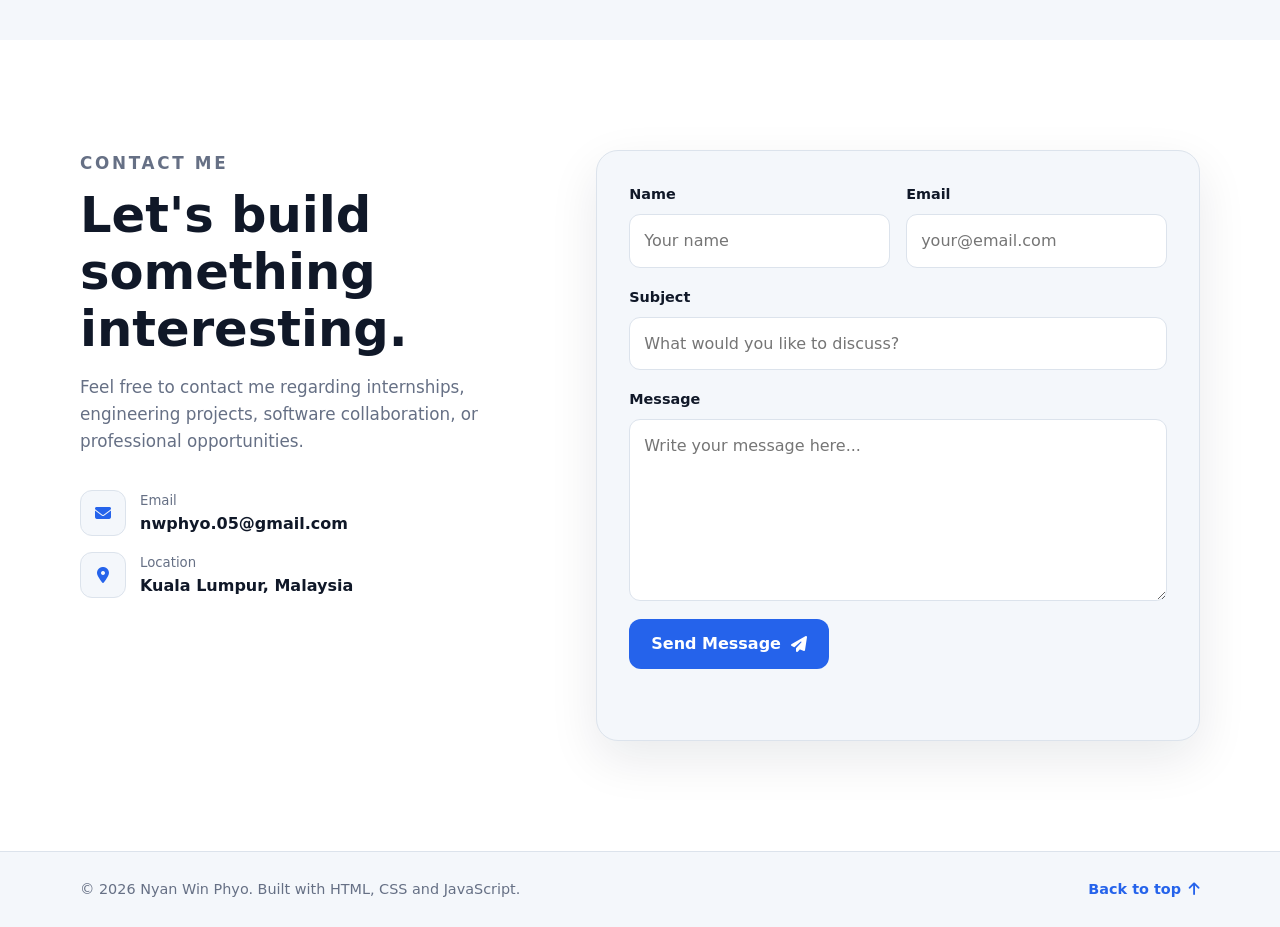
==== commit 5c01faf3: "visual adjustments, project link updates" ====
--- a/responsive_portfolio/index.html
+++ b/responsive_portfolio/index.html
@@ -388,8 +388,17 @@
                 <span>Prototyping</span>
               </div>
 
-              <div class="project-links">
-                <span class="project-status">Case study coming soon</span>
+              <div class="project-footer">
+                <p class="project-status">
+                  Completed • Diploma Final Year Project
+                </p>
+
+                <div class="project-links">
+                  <a href="projects/warehouse-sorting.html">
+                    View Details
+                    <i class="fa-solid fa-arrow-up-right-from-square"></i>
+                  </a>
+                </div>
               </div>
             </div>
           </article>
@@ -417,18 +426,26 @@
                 <span>JavaScript</span>
               </div>
 
-              <div class="project-links">
-                <span class="project-status">Case study coming soon</span>
-
-                <a
-                  href="https://github.com/NyanWinPhyo/DineFlow-Restaurant-System"
-                  target="_blank"
-                  rel="noopener noreferrer"
-                  aria-label="DineFlow GitHub repository"
-                  title="View DineFlow on GitHub"
-                >
-                  <i class="fa-brands fa-github"></i>
-                </a>
+              <div class="project-footer">
+                <p class="project-status project-status-live">
+                  In Development • Personal Full-Stack Project
+                </p>
+
+                <div class="project-links">
+                  <a href="projects/dineflow.html">
+                    View Details
+                    <i class="fa-solid fa-arrow-up-right-from-square"></i>
+                  </a>
+
+                  <a
+                    href="https://github.com/NyanWinPhyo/DineFlow-Restaurant-System"
+                    target="_blank"
+                    rel="noopener noreferrer"
+                    aria-label="Pokémon Companion Platform GitHub repository"
+                  >
+                    <i class="fa-brands fa-github"></i>
+                  </a>
+                </div>
               </div>
             </div>
           </article>
@@ -456,36 +473,57 @@
                 <span>Safety Controls</span>
               </div>
 
-              <div class="project-links">
-                <span class="project-status">Case study coming soon</span>
-              </div>
-            </div>
-          </article>
-
-          <!-- Digital Forensics -->
-          <article class="project-card reveal" data-category="cybersecurity software">
-            <div class="project-image forensic-project">
-              <i class="fa-solid fa-shield-halved"></i>
-              <span class="project-category">Cybersecurity</span>
+              <div class="project-footer">
+                <p class="project-status">
+                  Completed • Academic Automation Project
+                </p>
+
+                <div class="project-links">
+                  <a href="projects/automated-car-wash.html">
+                    View Details
+                    <i class="fa-solid fa-arrow-up-right-from-square"></i>
+                  </a>
+                </div>
+              </div>
+            </div>
+          </article>
+
+          <!-- System & Control -->
+          <article class="project-card reveal" data-category="engineering automation">
+            <div class="project-image control-project">
+              <i class="fa-solid fa-wave-square"></i>
+              <span class="project-category">Control Systems</span>
             </div>
 
             <div class="project-content">
-              <h3>Windows Digital Forensic Investigation</h3>
-              <p>
-                A forensic investigation of a compromised Windows virtual machine,
-                involving memory and disk acquisition, evidence examination, analysis,
-                and technical reporting in an isolated environment.
+              <h3>Control System Modelling & Simulation</h3>
+
+              <p>
+                Engineering work involving open- and closed-loop control,
+                mathematical modelling of mechanical and electrical systems,
+                block-diagram reduction, system response analysis, and
+                MATLAB/Simulink simulation.
               </p>
 
               <div class="project-tags">
-                <span>Windows</span>
-                <span>Virtual Machine</span>
-                <span>Memory Forensics</span>
-                <span>Disk Analysis</span>
-              </div>
-
-              <div class="project-links">
-                <span class="project-status">Case study coming soon</span>
+                <span>MATLAB</span>
+                <span>Simulink</span>
+                <span>Control Systems</span>
+                <span>Block Diagrams</span>
+                <span>System Modelling</span>
+              </div>
+
+              <div class="project-footer">
+                <p class="project-status">
+                  Completed • Academic Engineering Project
+                </p>
+
+                <div class="project-links">
+                  <a href="projects/control-systems.html">
+                    View Details
+                    <i class="fa-solid fa-arrow-up-right-from-square"></i>
+                  </a>
+                </div>
               </div>
             </div>
           </article>
@@ -519,25 +557,28 @@
                 <span>PokéAPI</span>
               </div>
 
-              <p class="project-status project-status-live">
-                In Development • Pokémon Legends: Z-A tools in progress
-              </p>
-
-              <div class="project-links">
-                <a href="projects/pokemon-companion.html">
-                  View Details
-                  <i class="fa-solid fa-arrow-up-right-from-square"></i>
-                </a>
-
-                <a
-                  href="YOUR_GITHUB_REPOSITORY_URL"
-                  target="_blank"
-                  rel="noopener noreferrer"
-                  aria-label="Pokémon Companion Platform GitHub repository"
-                >
-                  <i class="fa-brands fa-github"></i>
-                </a>
-              </div>
+              <div class="project-footer">
+                <p class="project-status project-status-live">
+                  In Development • Pokémon Legends: Z-A tools in progress
+                </p>
+
+                <div class="project-links">
+                  <a href="projects/pokemon-companion.html">
+                    View Details
+                    <i class="fa-solid fa-arrow-up-right-from-square"></i>
+                  </a>
+
+                  <a
+                    href="https://github.com/NyanWinPhyo/dex-atlas"
+                    target="_blank"
+                    rel="noopener noreferrer"
+                    aria-label="Pokémon Companion Platform GitHub repository"
+                  >
+                    <i class="fa-brands fa-github"></i>
+                  </a>
+                </div>
+              </div>
+            </div>
           </article>
           
           <!-- Other Technical Work -->
@@ -599,6 +640,18 @@
                   </div>
                 </div>
 
+                <div class="additional-work-item">
+                  <i class="fa-solid fa-shield-halved"></i>
+
+                  <div>
+                    <h4>Digital Forensics</h4>
+                    <p>
+                      Gained introductory experience with memory and disk acquisition,
+                      evidence examination, virtual-machine analysis, and basic forensic
+                      investigation workflows.
+                    </p>
+                  </div>
+                </div>
               </div>
 
               <div class="project-tags">
@@ -607,6 +660,7 @@
                 <span>Packet Tracer</span>
                 <span>Networking</span>
                 <span>Project Planning</span>
+                <span>Digital Forensics</span>
               </div>
             </div>
           </article>
--- a/responsive_portfolio/style.css
+++ b/responsive_portfolio/style.css
@@ -849,8 +849,8 @@
   background: linear-gradient(145deg, #ea580c, #eab308);
 }
 
-.forensic-project {
-  background: linear-gradient(145deg, #334155, #0f766e);
+.control-project {
+  background: linear-gradient(145deg, #0f766e, #2563eb);
 }
 
 .pokemon-project {
@@ -928,6 +928,8 @@
 }
 
 .project-content > p {
+  min-height: 104px;
+
   margin-bottom: 20px;
   color: var(--text-secondary);
 }
@@ -935,42 +937,75 @@
 .project-tags {
   display: flex;
   flex-wrap: wrap;
+  align-content: flex-start;
   gap: 8px;
 
+  min-height: 78px;
   margin-bottom: 24px;
 }
 
+/* Keep major project card content vertically aligned */
+.project-card:not([data-category="other"]) .project-content > p {
+  min-height: 104px;
+}
+
+.project-card:not([data-category="other"]) .project-tags {
+  min-height: 78px;
+  align-content: flex-start;
+}
+
+.project-footer {
+  margin-top: auto;
+
+  display: flex;
+  flex-direction: column;
+
+  min-height: 92px;
+}
+
+.project-status {
+  display: flex;
+  align-items: center;
+
+  min-height: 24px;
+  margin: 0 0 14px;
+
+  color: var(--text-secondary);
+  font-size: 0.84rem;
+  font-weight: 700;
+  line-height: 1.4;
+}
+
+.project-status-live {
+  color: var(--primary);
+}
+
 .project-links {
   display: flex;
   align-items: center;
   justify-content: space-between;
 
-  margin-top: auto;
+  min-height: 42px;
+  margin-top: 0;
 
   padding-top: 18px;
   border-top: 1px solid var(--border);
 }
 
 .project-links a {
+  display: inline-flex;
+  align-items: center;
+  gap: 6px;
+
   color: var(--primary);
   font-weight: 750;
 }
 
-.project-status {
-  color: var(--text-secondary);
-  font-size: 0.84rem;
-  font-weight: 700;
-}
-
-.project-status-live {
-  color: var(--primary);
-}
-
 .additional-work-list {
   display: grid;
   gap: 14px;
 
-  max-height: 180px;
+  max-height: 245px;
   overflow-y: auto;
 
   margin: 20px 0 24px;
@@ -990,6 +1025,11 @@
 .additional-work-list::-webkit-scrollbar-thumb {
   background: var(--border);
   border-radius: 20px;
+}
+
+.project-card[data-category="other"] .project-tags {
+  margin-top: auto;
+  margin-bottom: 0;
 }
 
 .additional-work-item {
@@ -1408,6 +1448,11 @@
     flex-direction: column;
     text-align: center;
   }
+
+  .project-card:not([data-category="other"]) .project-content > p,
+  .project-card:not([data-category="other"]) .project-tags {
+    min-height: 0;
+  }
 }
 
 @media (max-width: 480px) {
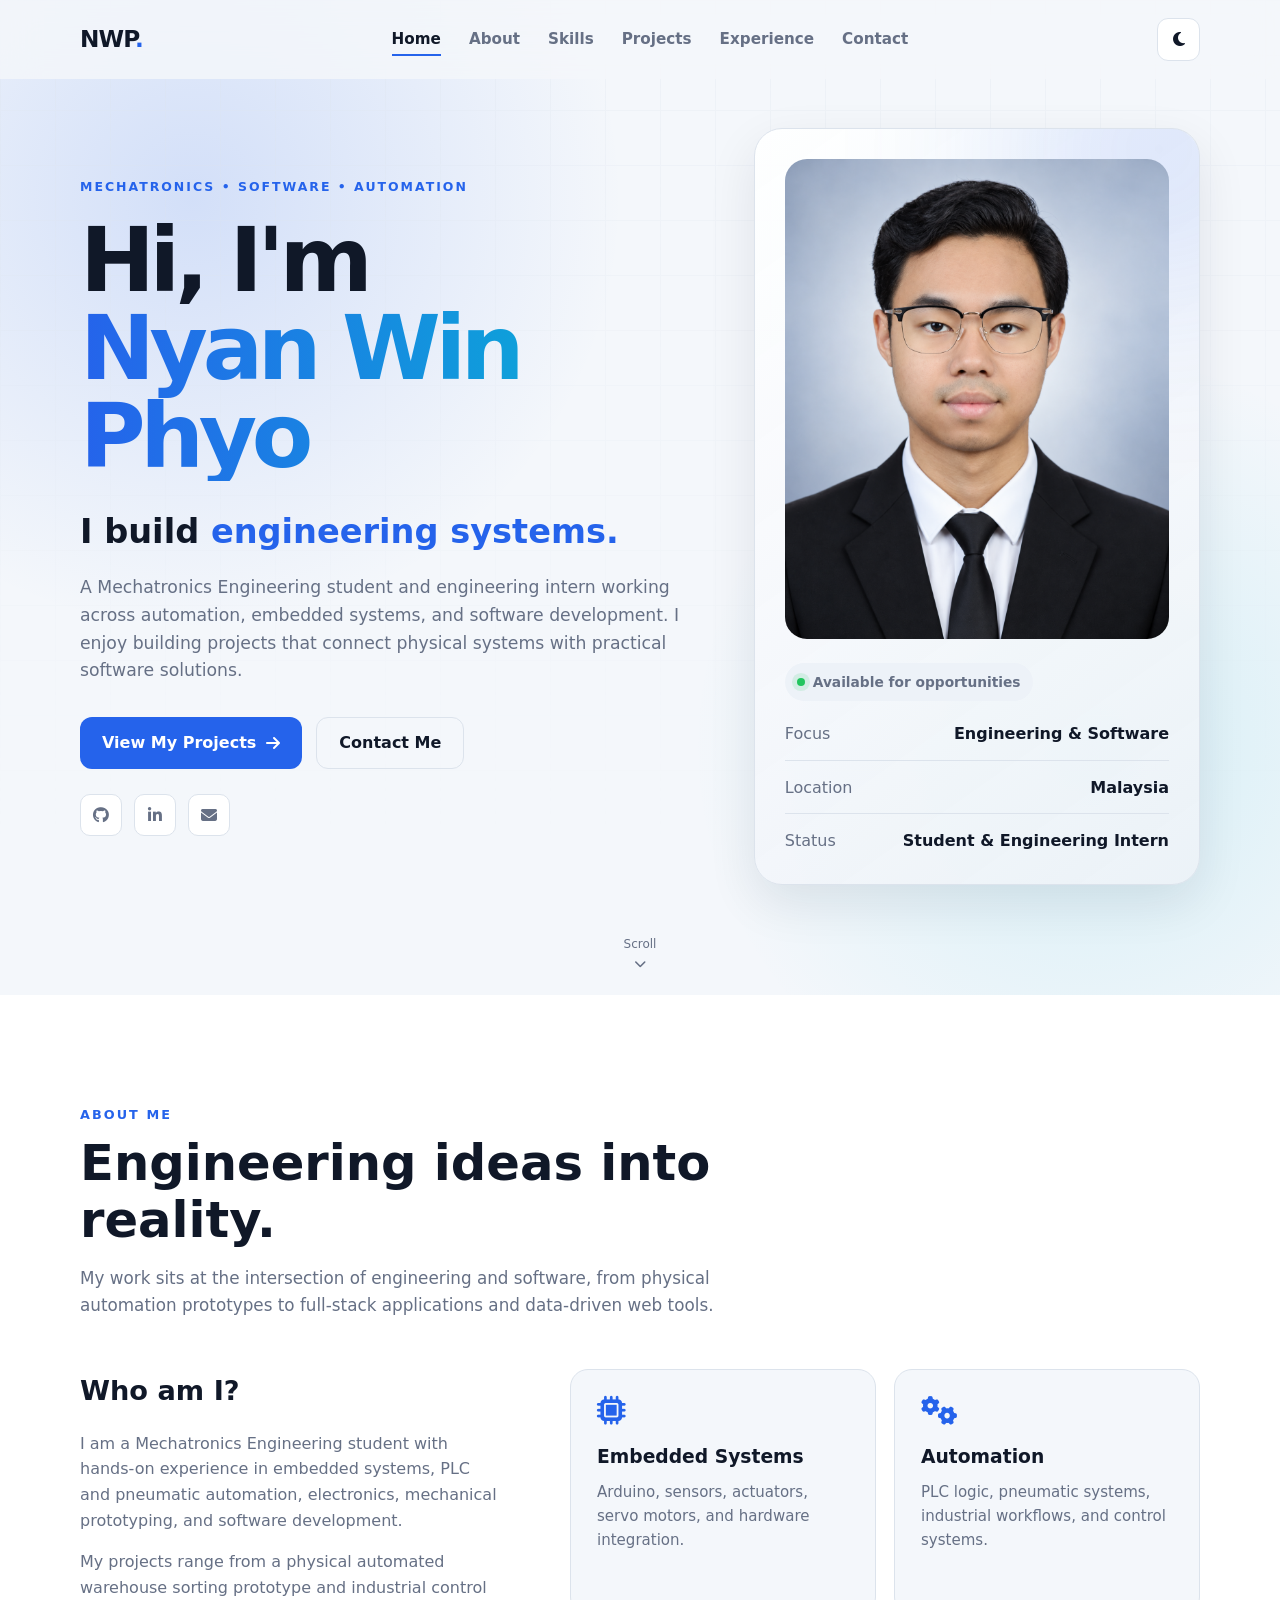
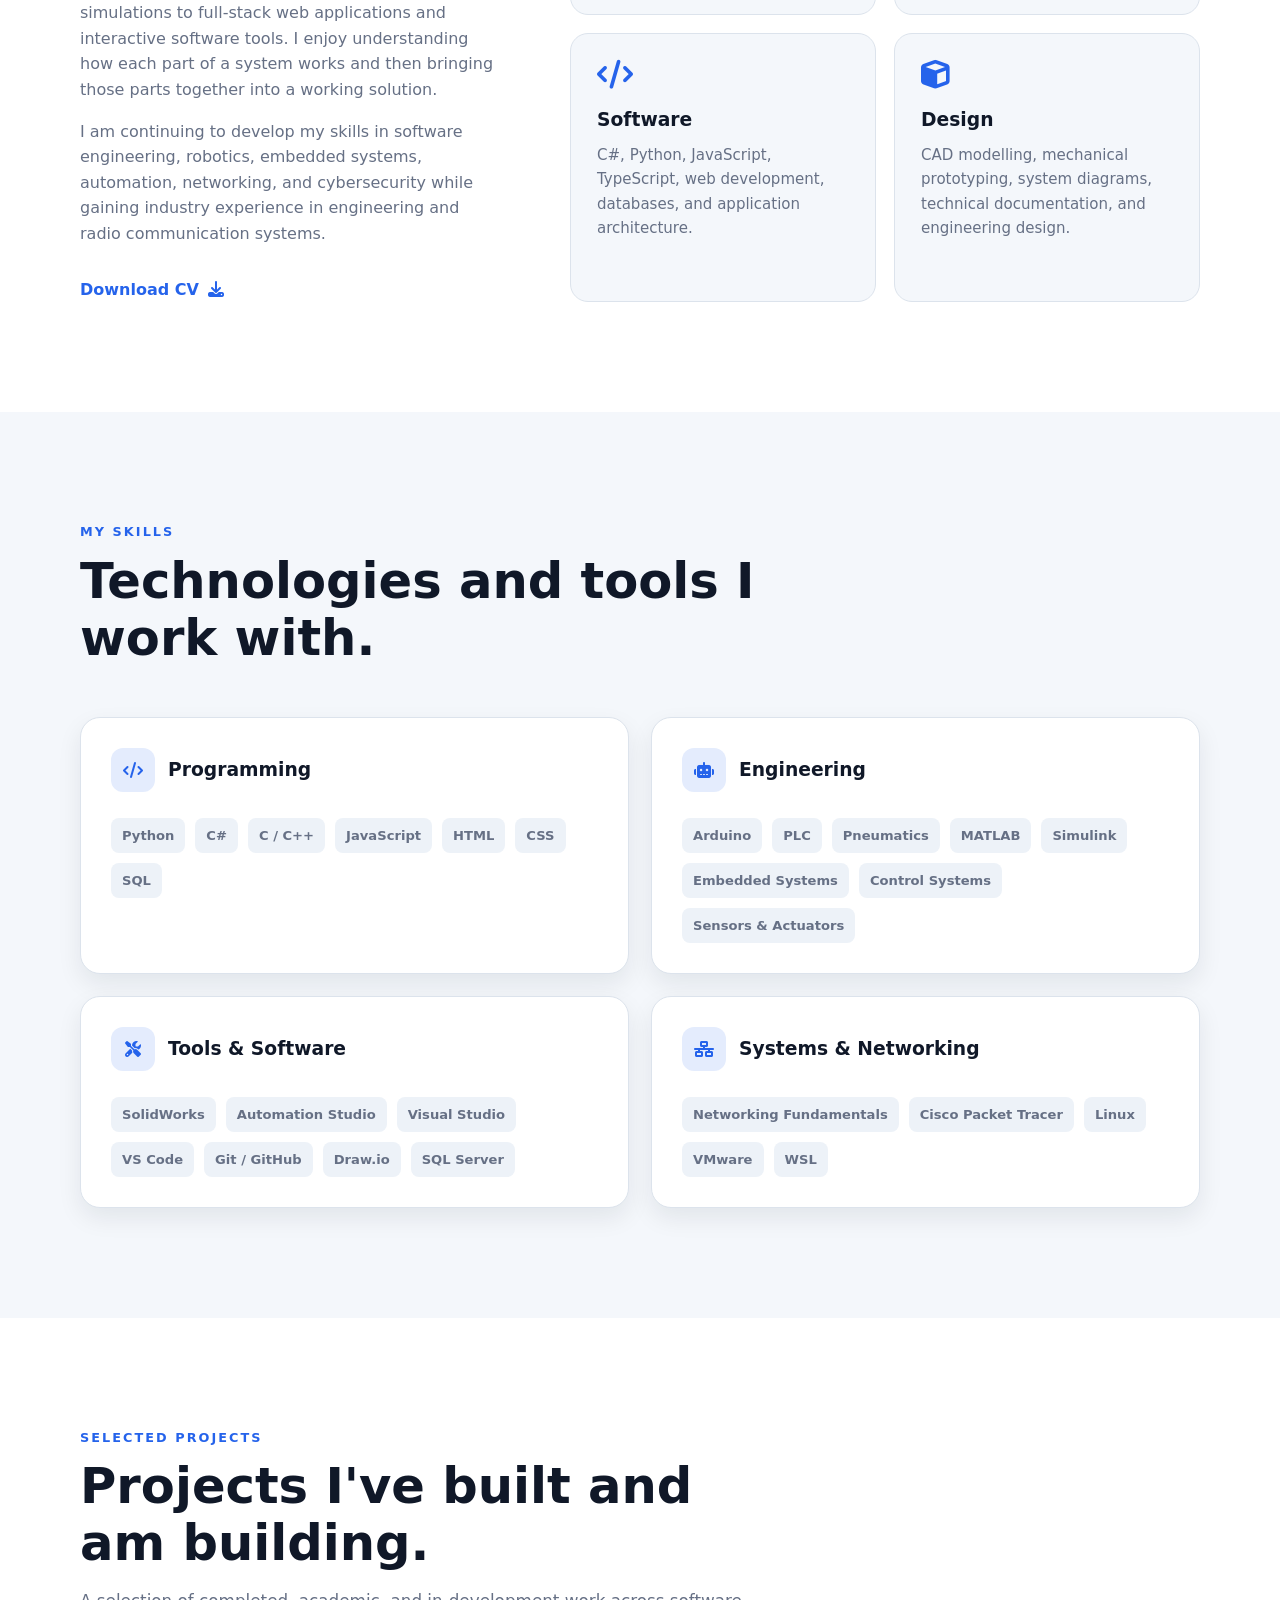
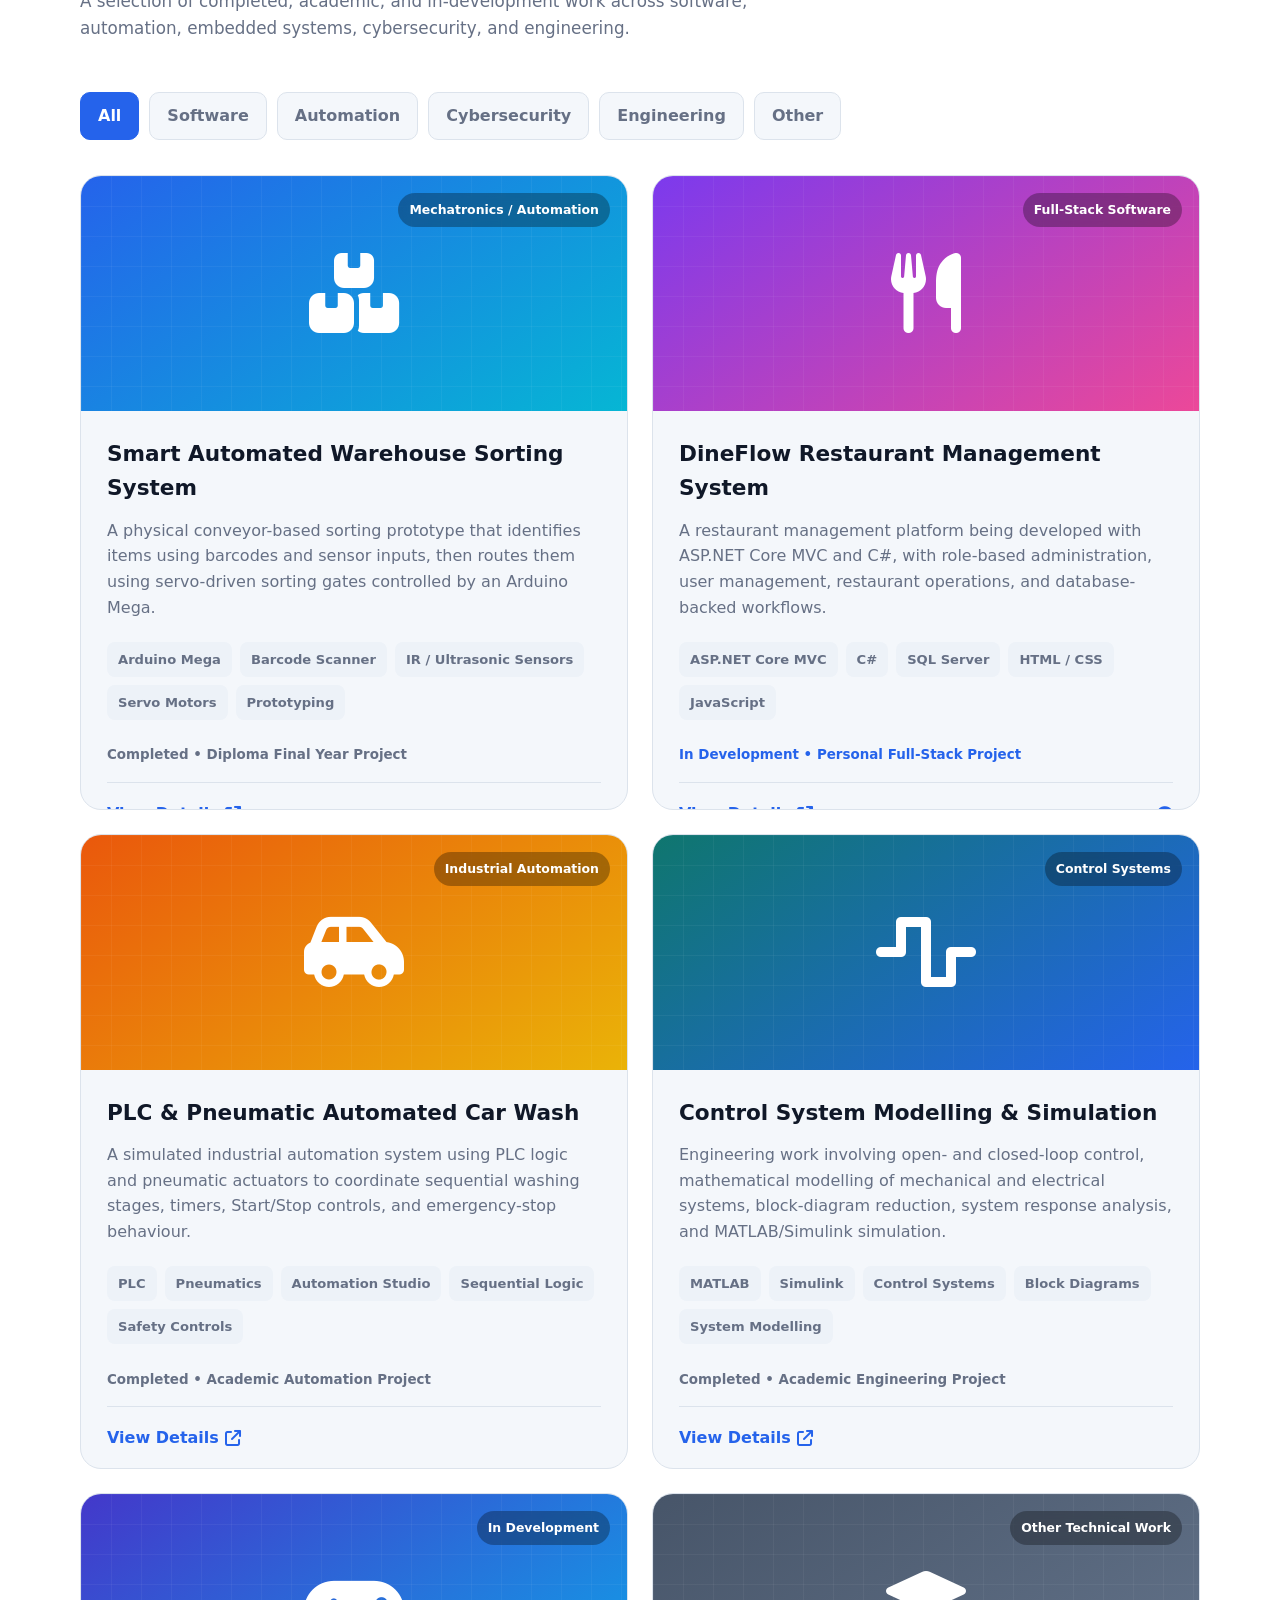
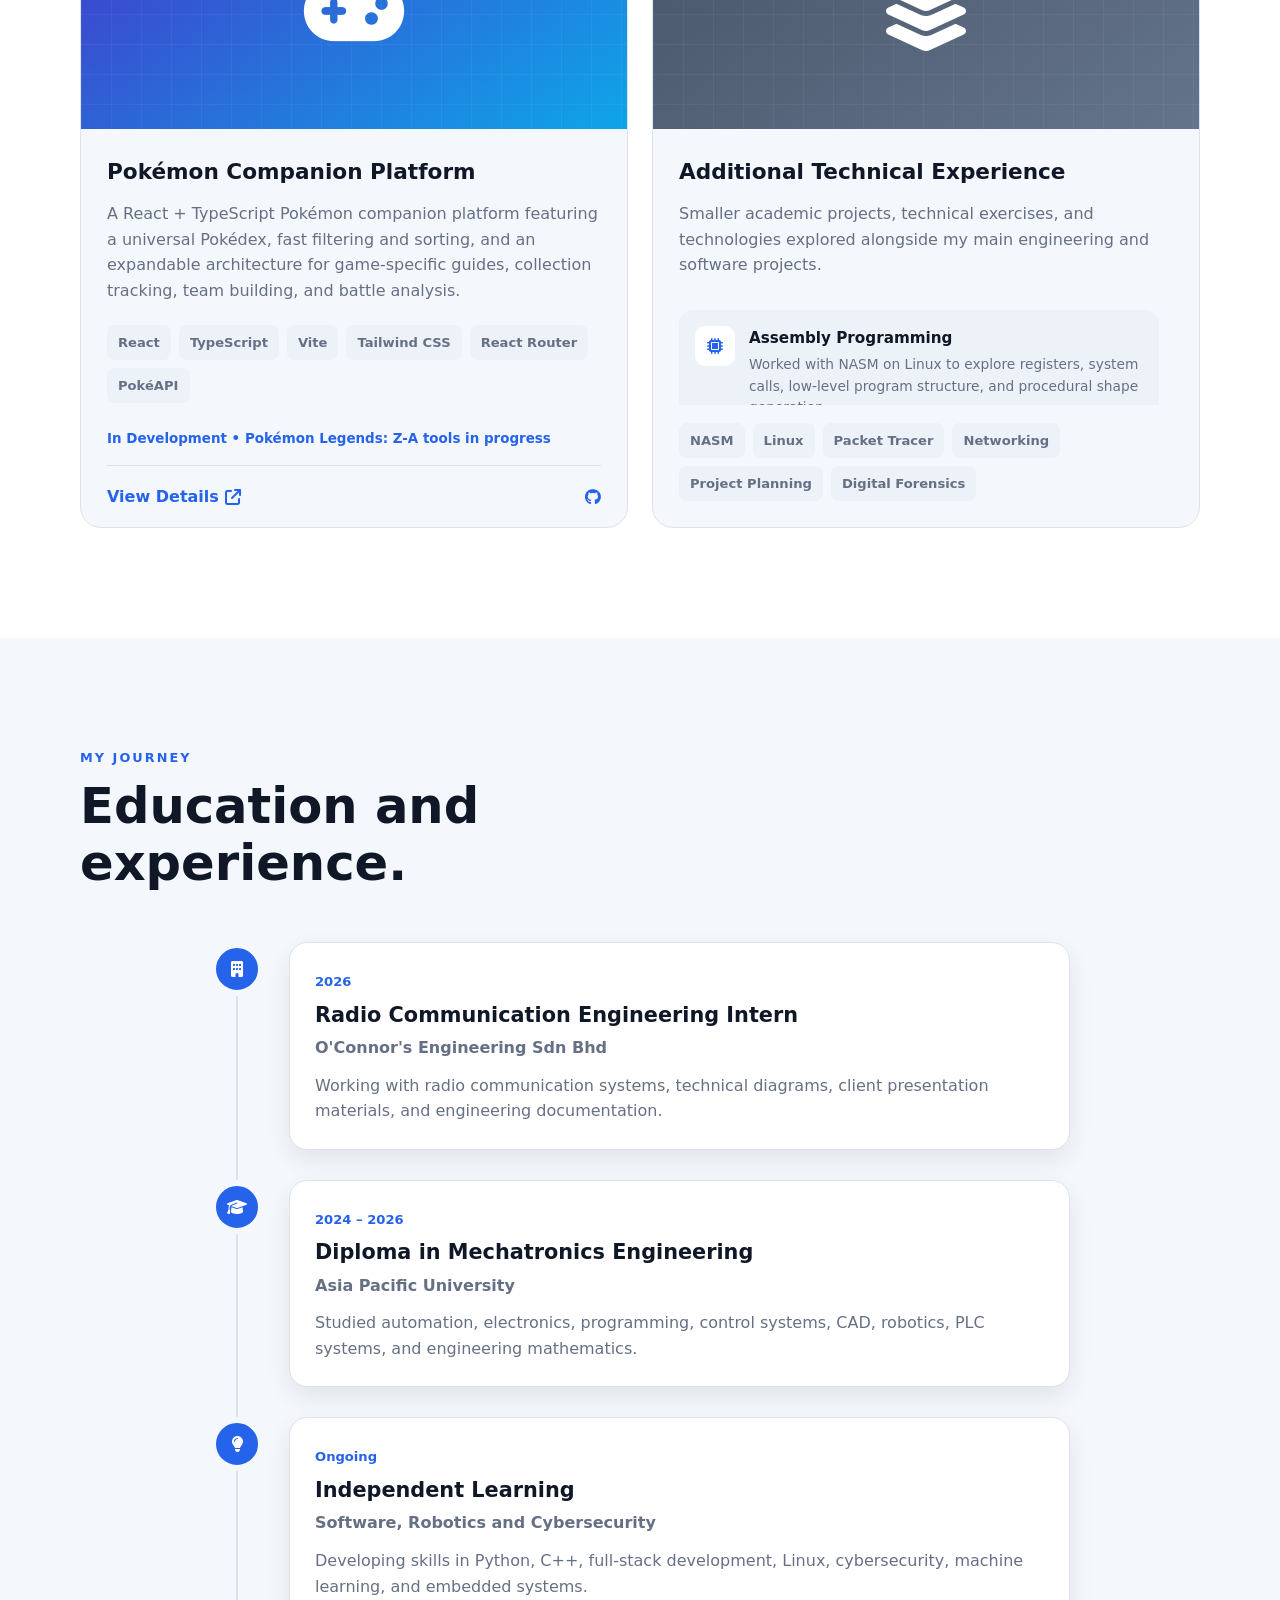
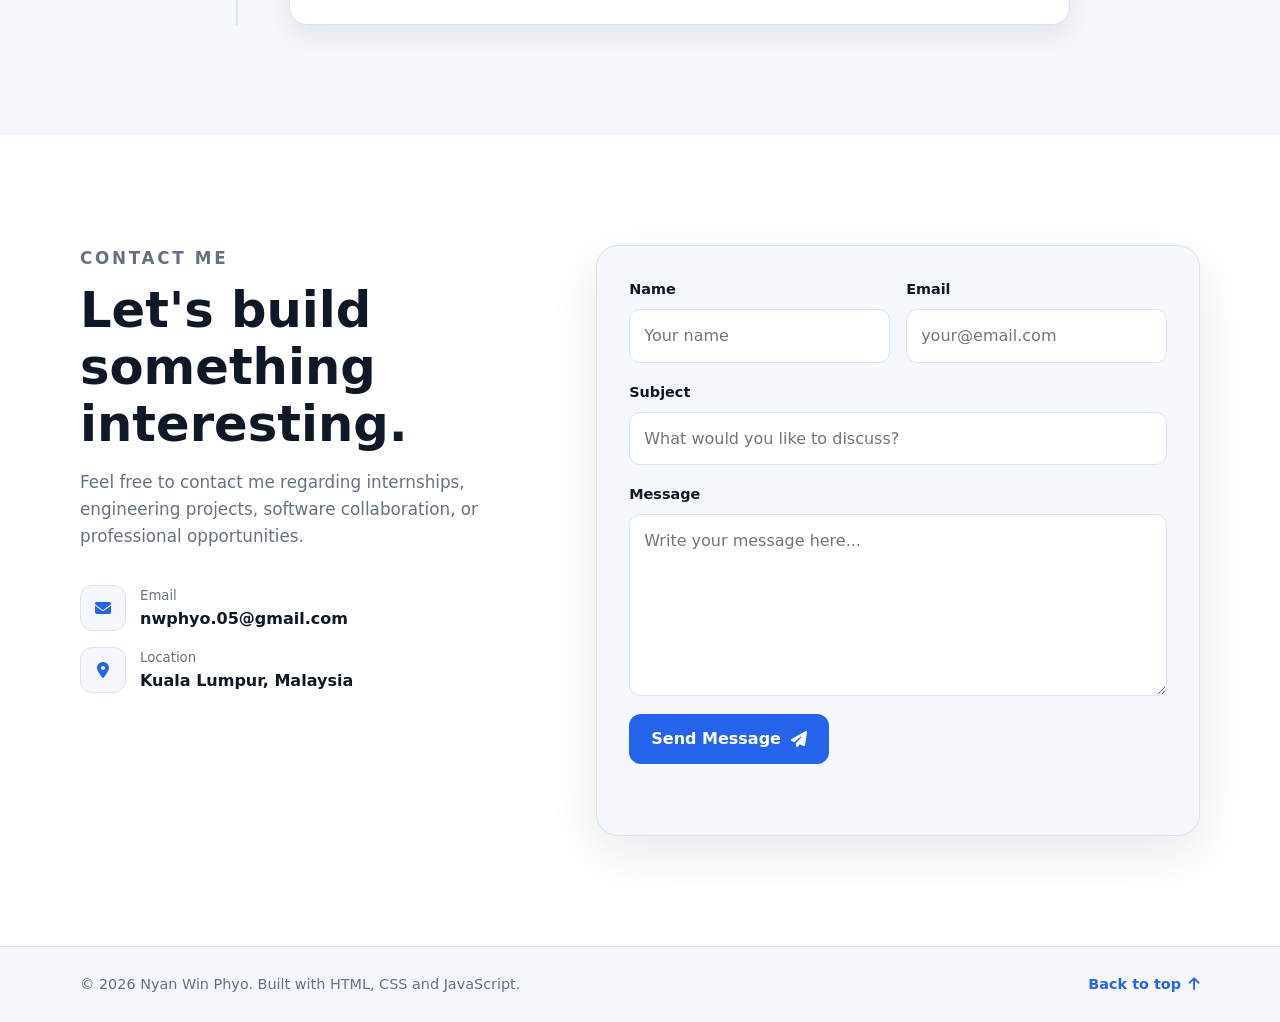
==== commit 31706ca8: "Add profile image and update portfolio styling" ====
--- a/responsive_portfolio/index.html
+++ b/responsive_portfolio/index.html
@@ -136,7 +136,7 @@
             <div class="profile-glow"></div>
 
             <div class="profile-image">
-              <i class="fa-solid fa-user-gear"></i>
+              <img src="images/profile.png" alt="Nyan Win Phyo">
             </div>
 
             <div class="profile-status">
--- a/responsive_portfolio/style.css
+++ b/responsive_portfolio/style.css
@@ -52,9 +52,15 @@
   scroll-padding-top: var(--header-height);
 }
 
+html,
+body {
+  width: 100%;
+  max-width: 100%;
+}
+
 body {
   min-height: 100vh;
-  overflow-x: hidden;
+  overflow-x: clip;
 
   font-family:
     Inter,
@@ -500,15 +506,11 @@
 
 .profile-image {
   position: relative;
-
-  display: grid;
-  place-items: center;
-
   width: 100%;
   min-height: 300px;
   border-radius: 22px;
-
-  color: white;
+  overflow: hidden;
+
   background:
     linear-gradient(
       145deg,
@@ -517,9 +519,14 @@
     );
 }
 
-.profile-image i {
-  font-size: 7rem;
-  opacity: 0.92;
+.profile-image img {
+  width: 100%;
+  height: 100%;
+  min-height: 300px;
+  display: block;
+
+  object-fit: cover;
+  object-position: center;
 }
 
 .profile-status {
@@ -928,8 +935,6 @@
 }
 
 .project-content > p {
-  min-height: 104px;
-
   margin-bottom: 20px;
   color: var(--text-secondary);
 }
@@ -1005,13 +1010,22 @@
   display: grid;
   gap: 14px;
 
-  max-height: 245px;
+  max-height: 190px;
+  min-height: 0;
+
   overflow-y: auto;
 
-  margin: 20px 0 24px;
+  margin: 12px 0 18px;
   padding-right: 8px;
 
   scrollbar-gutter: stable;
+}
+
+.project-card[data-category="other"] .project-tags {
+  flex-shrink: 0;
+
+  margin-top: 0;
+  margin-bottom: 0;
 }
 
 .additional-work-list::-webkit-scrollbar {
@@ -1025,11 +1039,6 @@
 .additional-work-list::-webkit-scrollbar-thumb {
   background: var(--border);
   border-radius: 20px;
-}
-
-.project-card[data-category="other"] .project-tags {
-  margin-top: auto;
-  margin-bottom: 0;
 }
 
 .additional-work-item {
@@ -1324,6 +1333,27 @@
    RESPONSIVE DESIGN
 ========================= */
 
+@media (max-width: 1100px) {
+  .hero-content,
+  .about-grid,
+  .contact-grid {
+    grid-template-columns: 1fr;
+  }
+
+  .hero-content {
+    gap: 45px;
+  }
+
+  .hero-visual {
+    max-width: 600px;
+  }
+
+  .about-grid,
+  .contact-grid {
+    gap: 45px;
+  }
+}
+
 @media (max-width: 920px) {
   .menu-button {
     display: grid;
@@ -1427,9 +1457,17 @@
   }
 
   .additional-work-list {
+    flex: none;
+
+    min-height: 0;
     max-height: none;
-    overflow-y: visible;
+
+    overflow: visible;
+
+    margin: 16px 0 20px;
     padding-right: 0;
+
+    scrollbar-gutter: auto;
   }
 
   .profile-image {
@@ -1496,4 +1534,37 @@
   .timeline-content {
     padding: 20px;
   }
+}
+
+/* =========================================
+   PHONE LANDSCAPE PROJECT CARD FIX
+========================================= */
+
+@media (orientation: landscape) and (max-height: 600px) {
+
+  .project-card {
+    height: auto !important;
+    min-height: 0;
+  }
+
+  .project-content {
+    height: auto;
+    min-height: 0;
+    overflow: visible;
+  }
+
+  .project-content > p {
+    height: auto !important;
+    min-height: 0 !important;
+  }
+
+  .project-tags {
+    flex-shrink: 0;
+  }
+
+  .project-status,
+  .project-footer,
+  .project-links {
+    flex-shrink: 0;
+  }
 }
